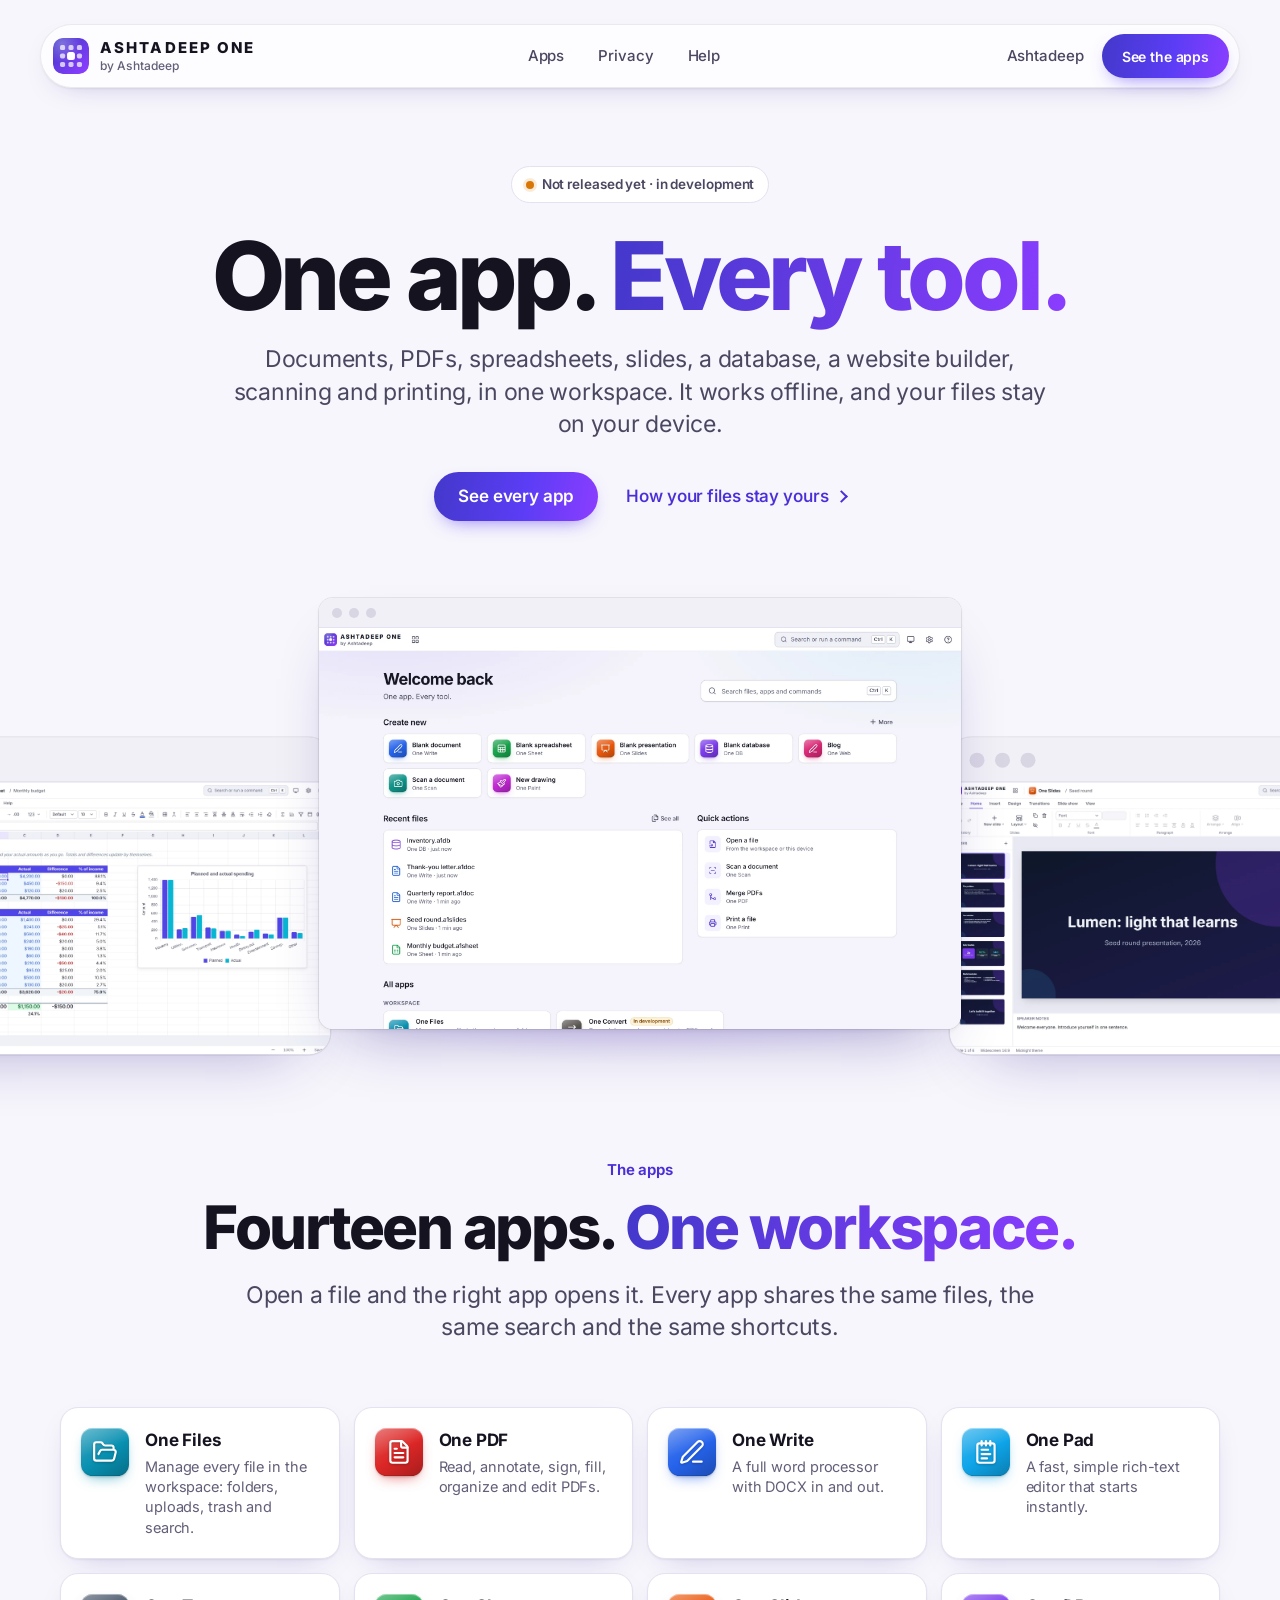
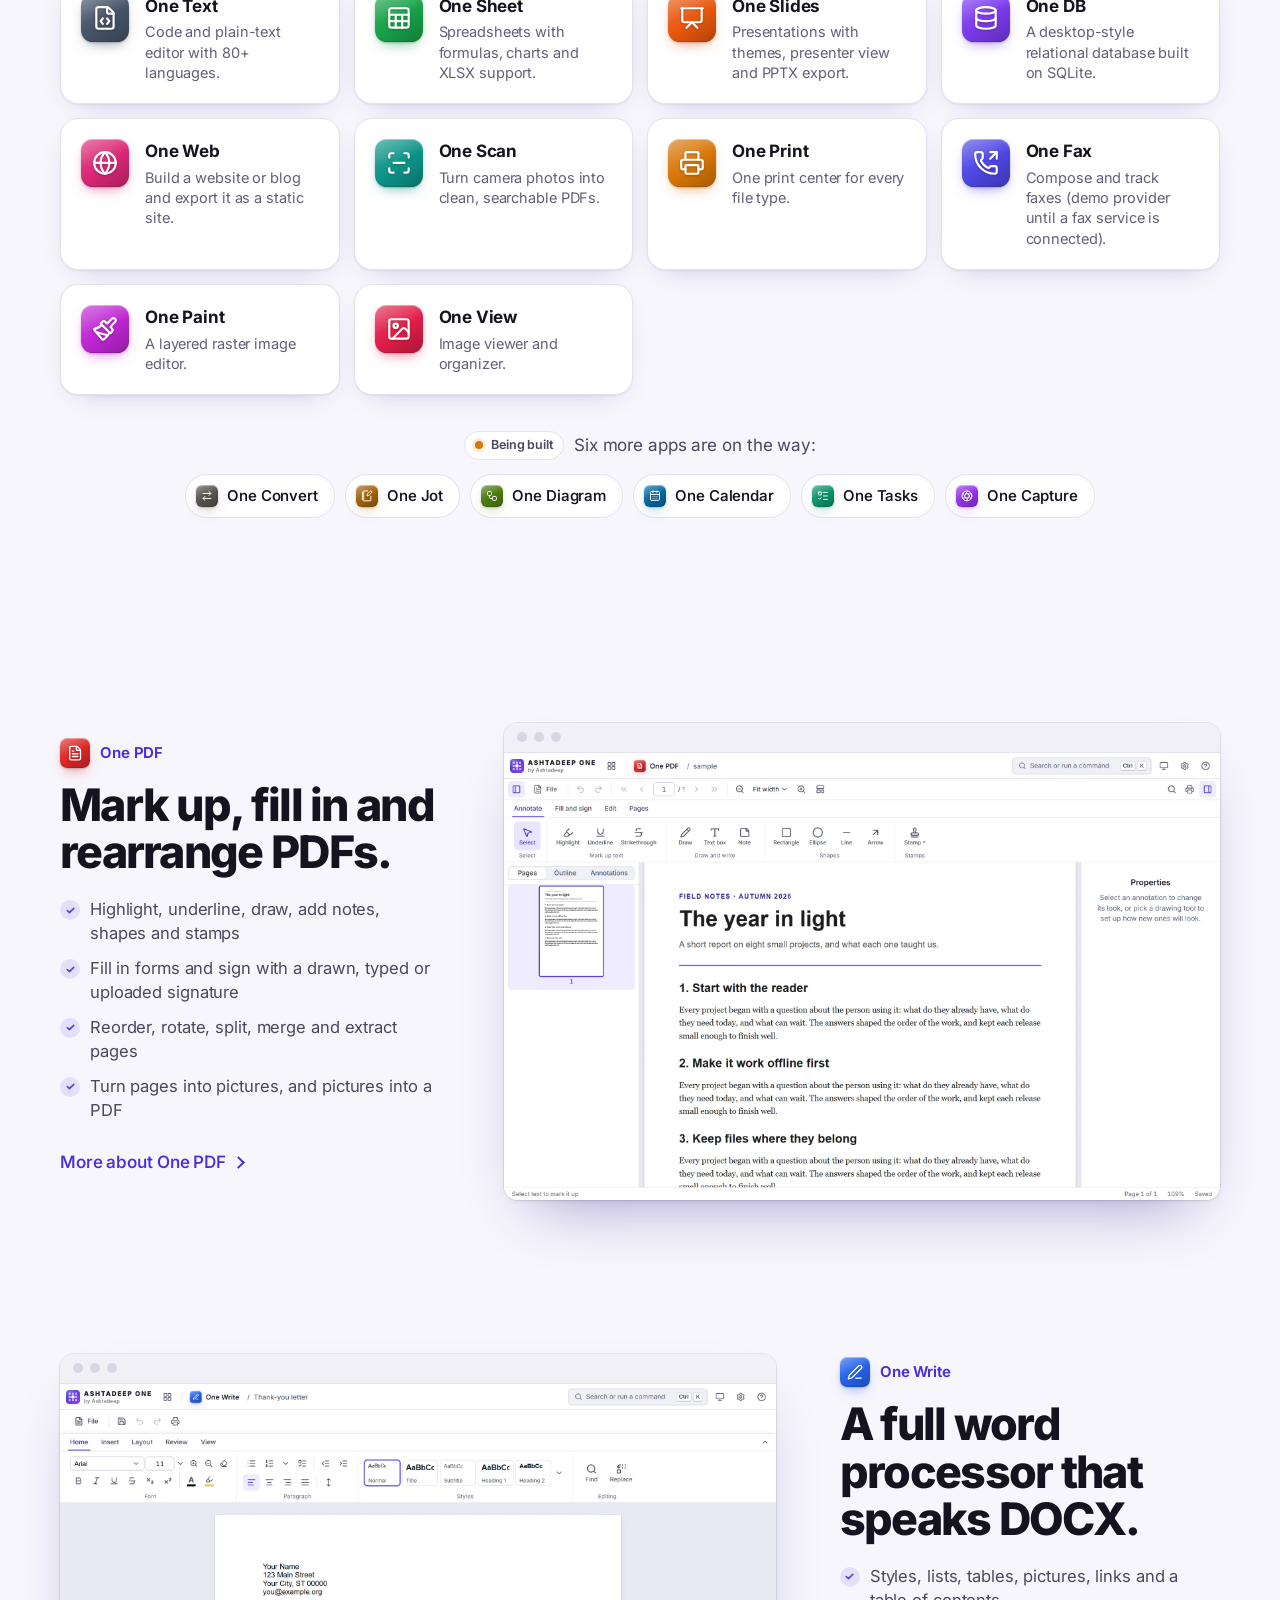
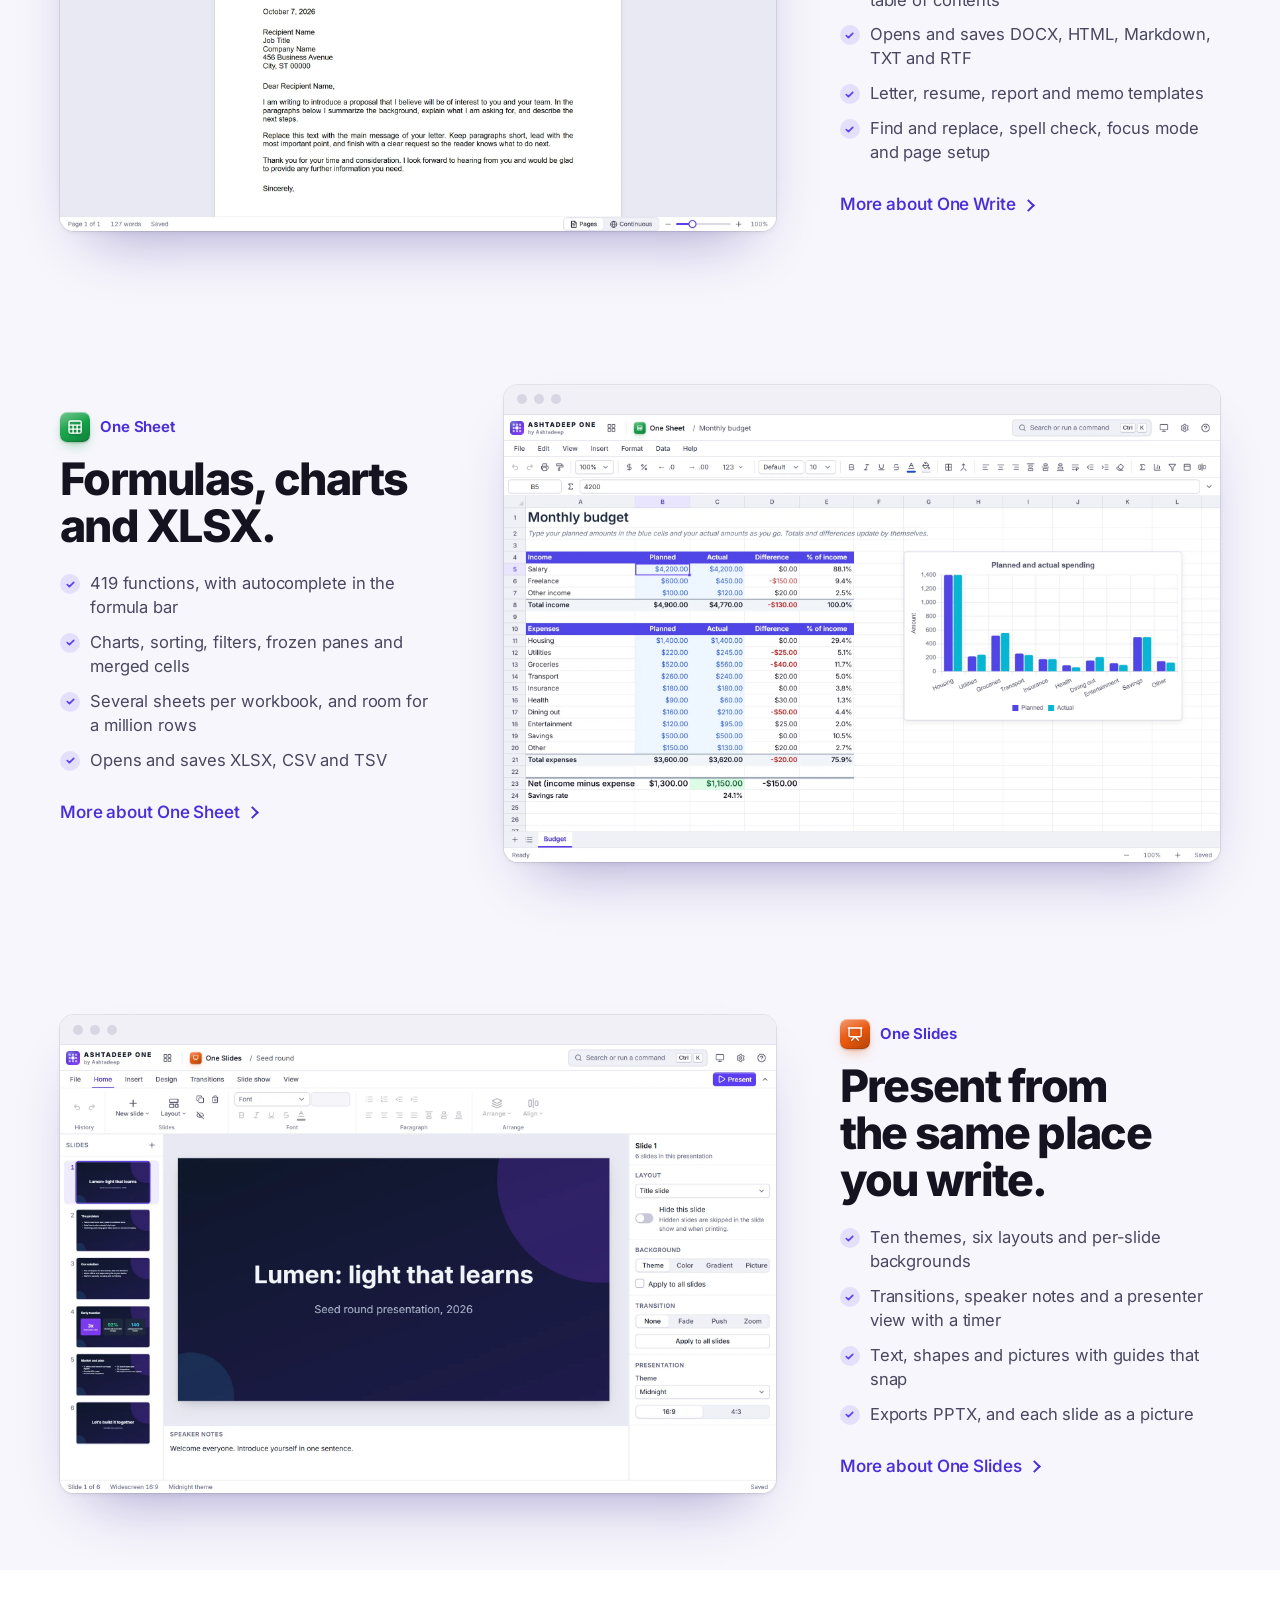
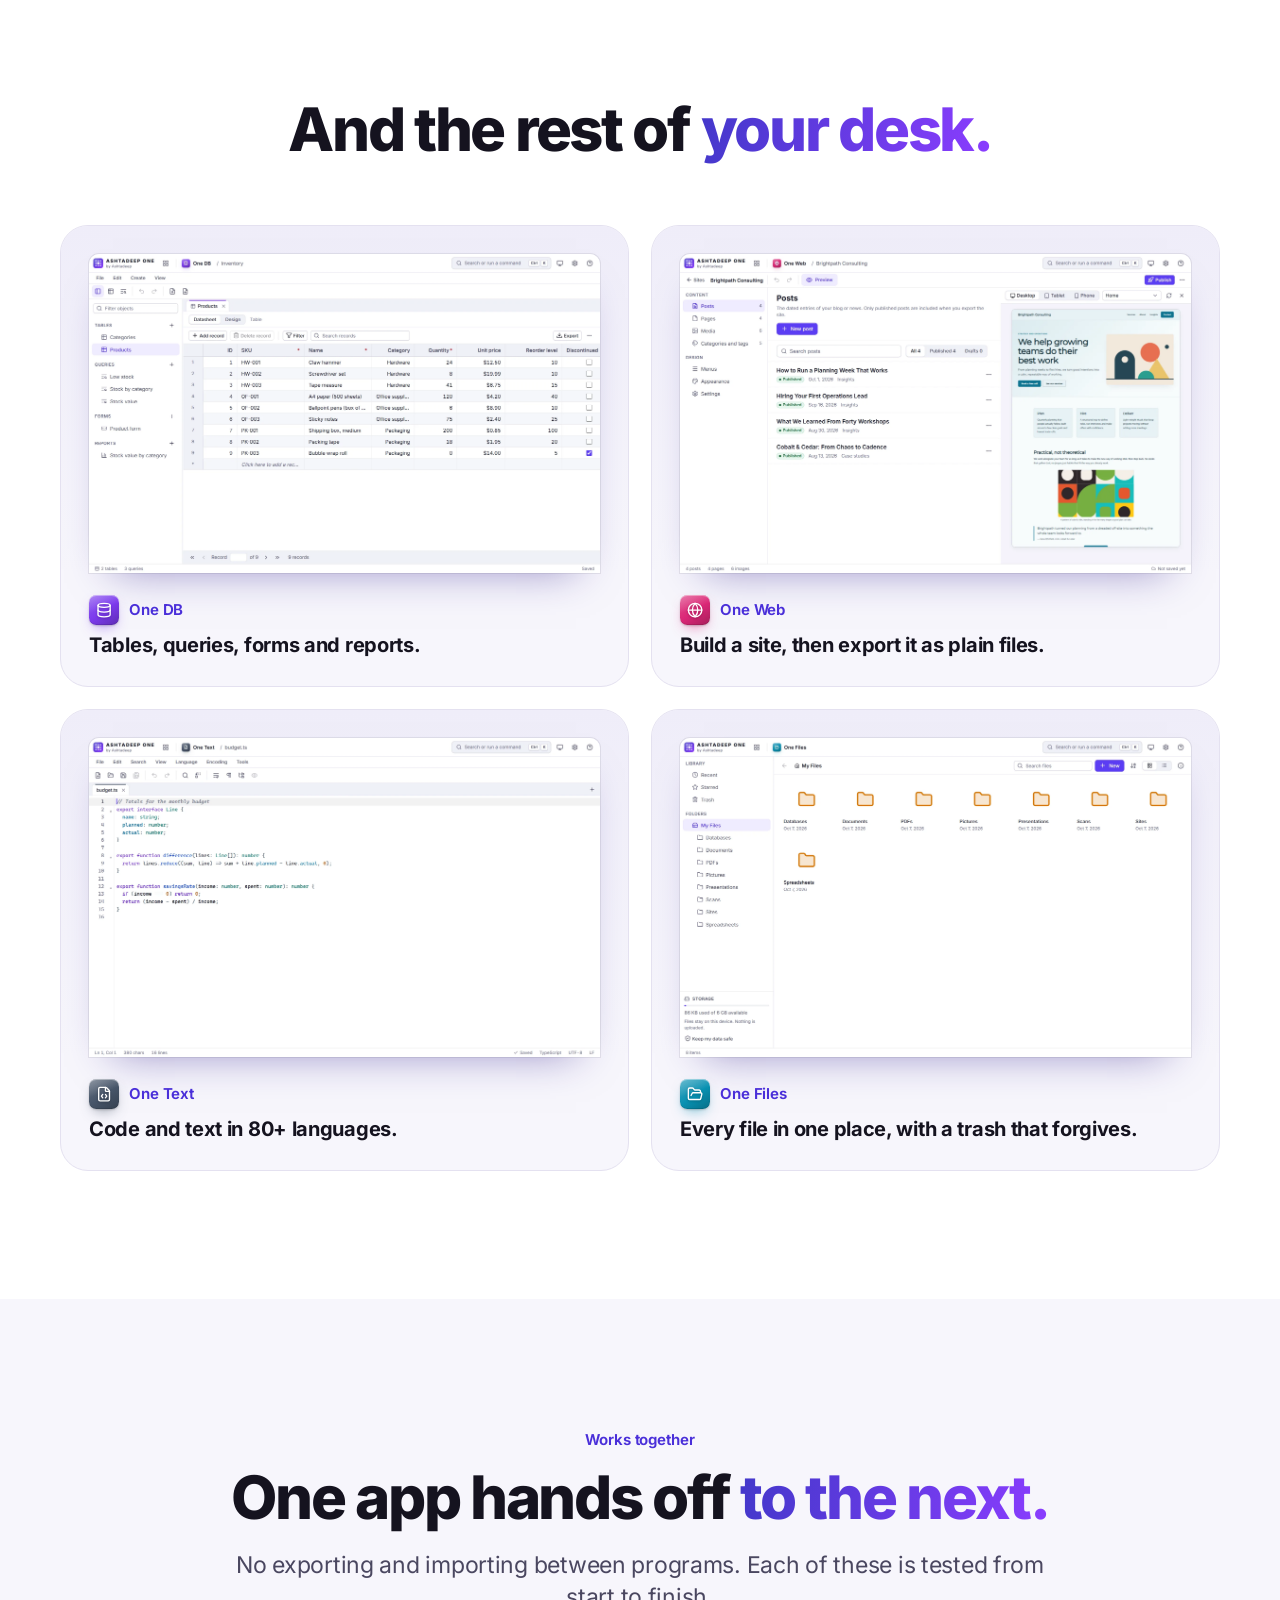
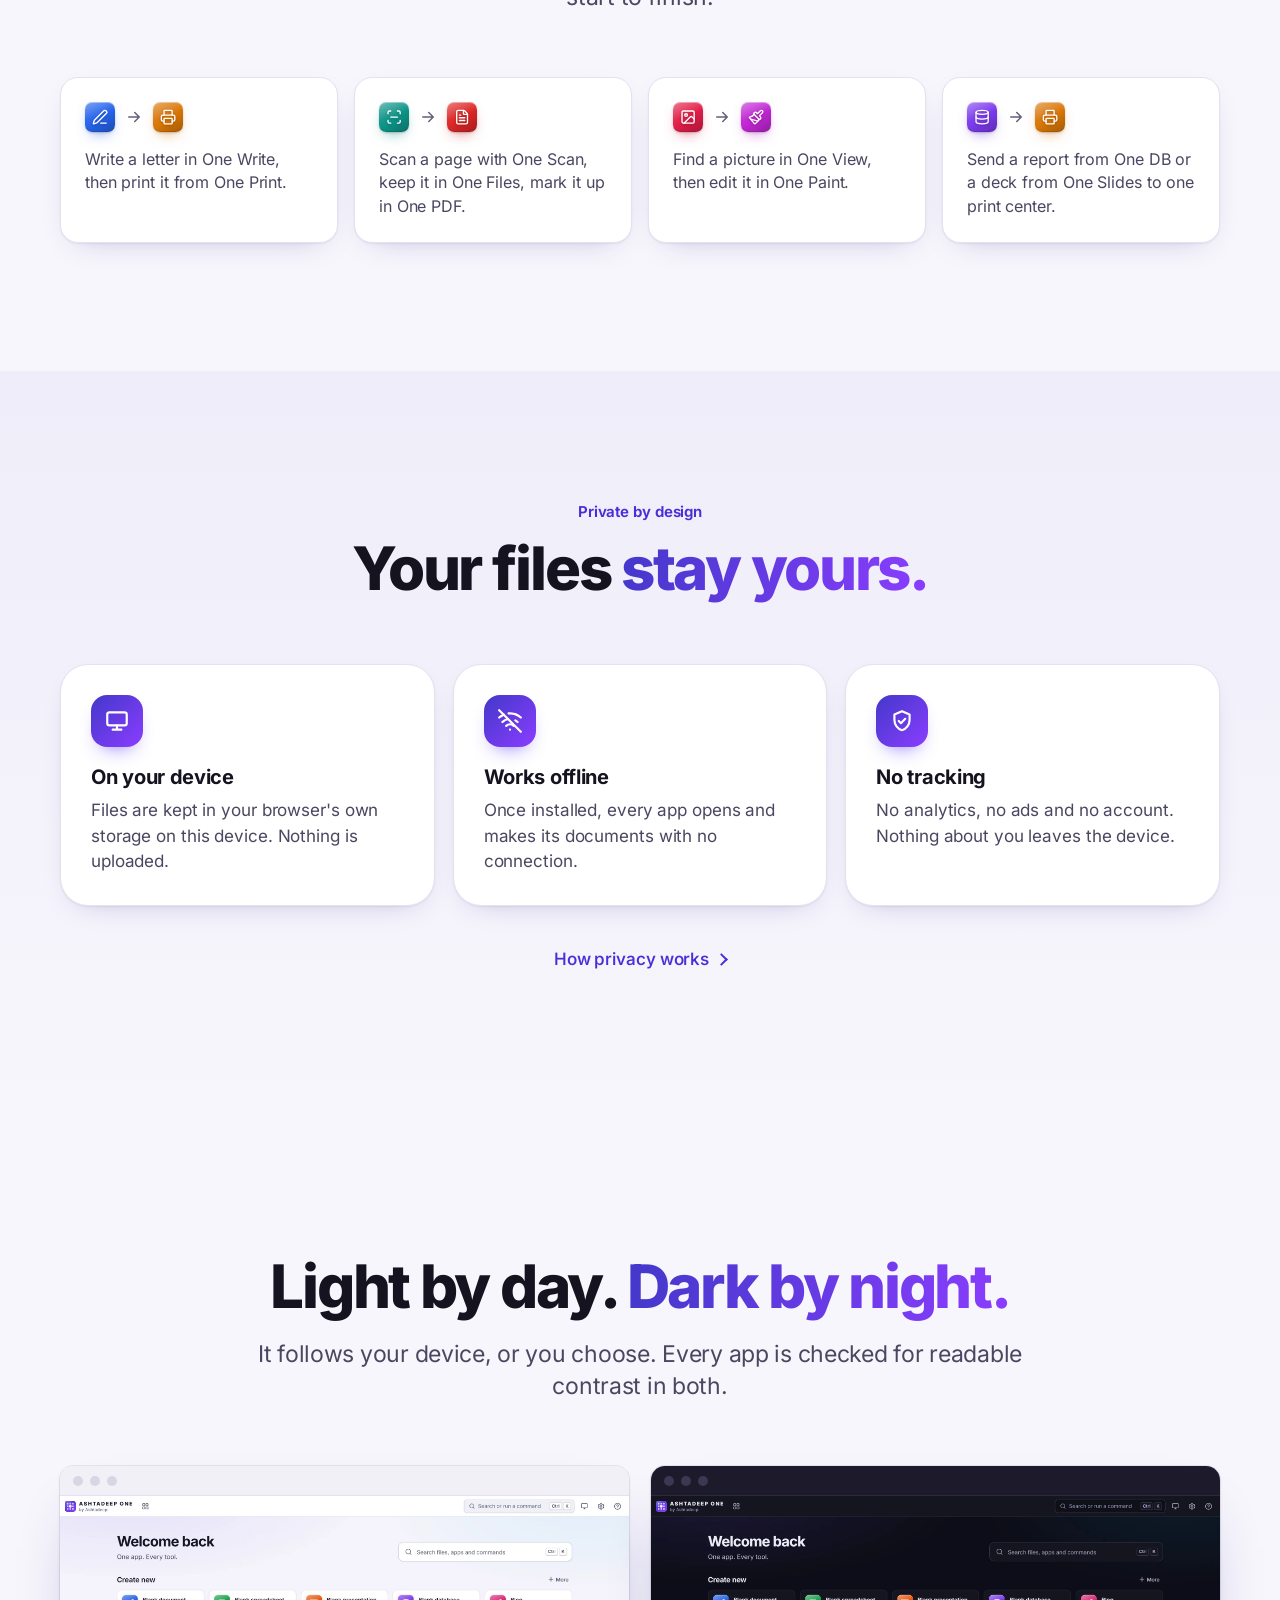
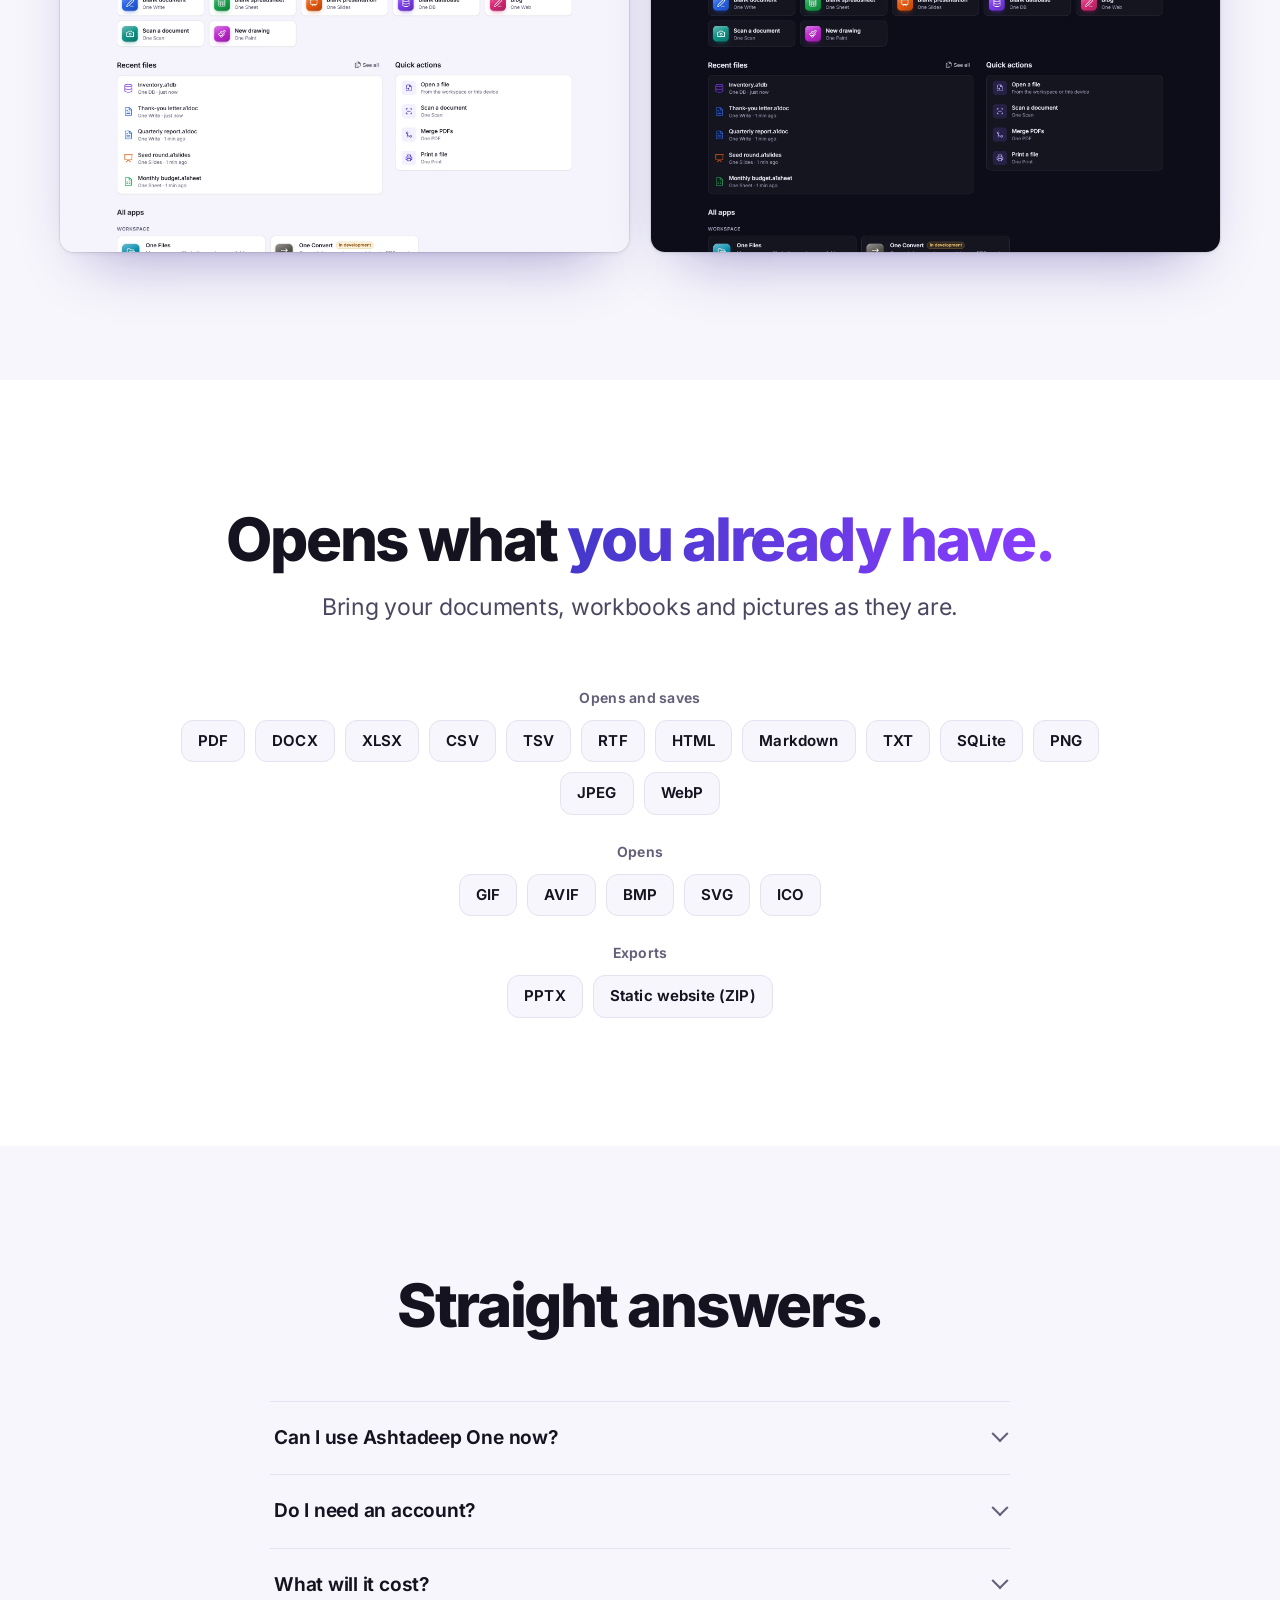
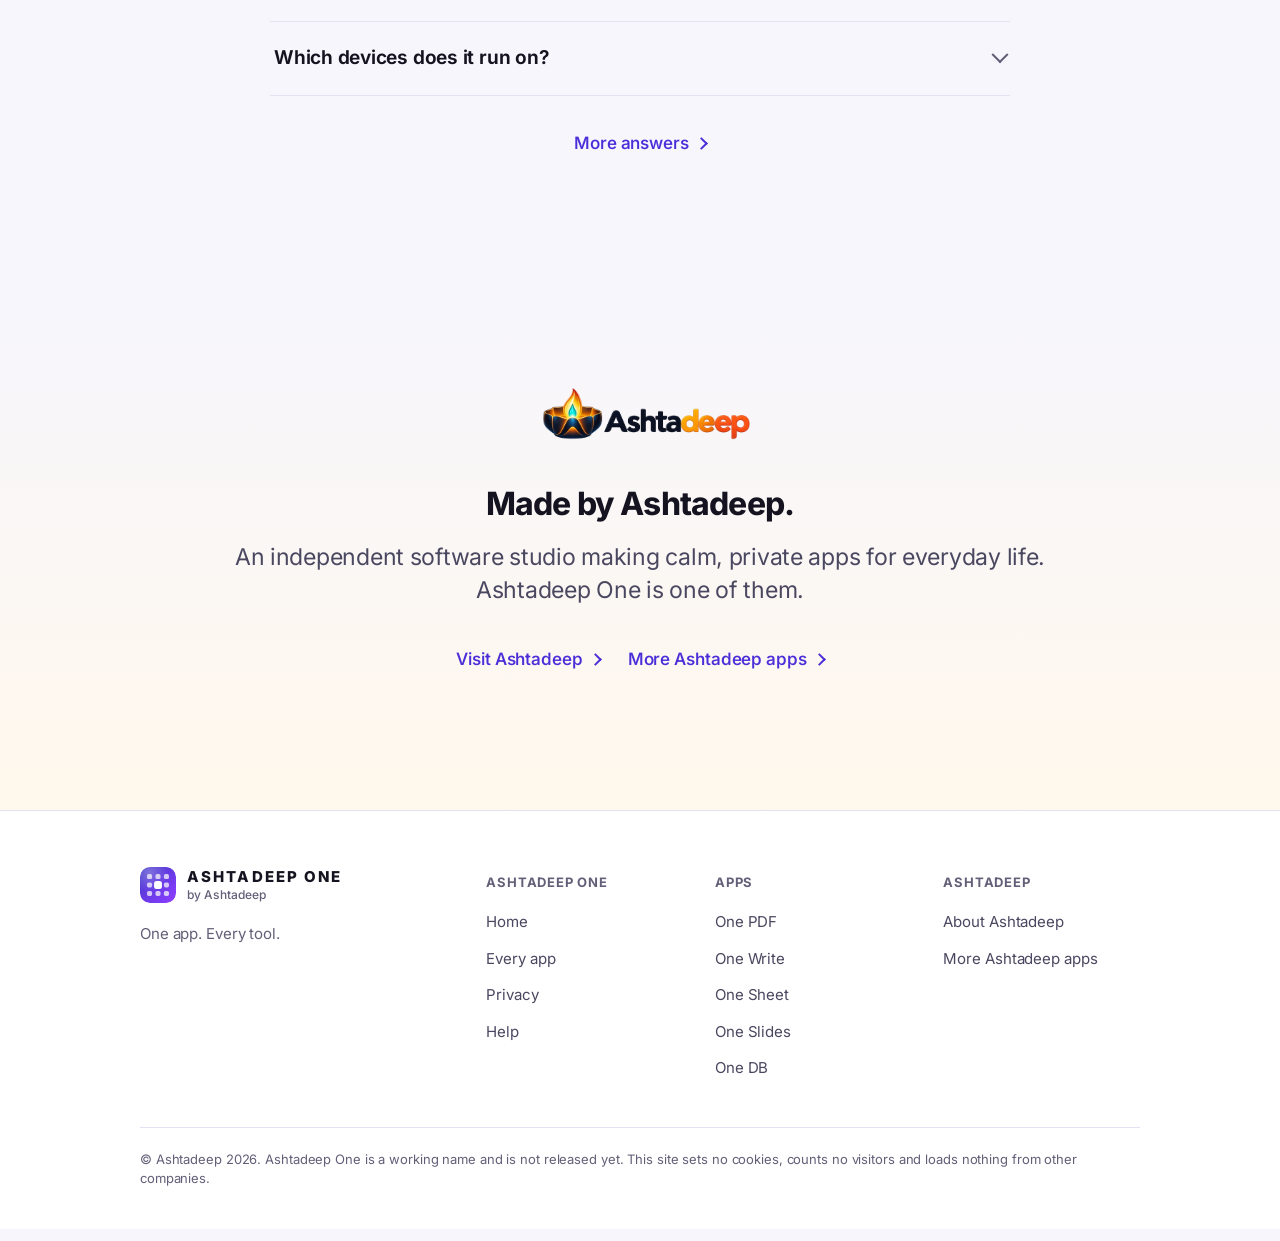
==== index.html @ c37ab7a9 "Deploy website c5efa8d (domainLive: one.ashtadeep.com)" ====
<!doctype html>
<html lang="en">
<head>
<meta charset="utf-8">
<meta name="viewport" content="width=device-width, initial-scale=1, viewport-fit=cover">
<title>Ashtadeep One: One app. Every tool.</title>
<meta name="description" content="A premium, local-first productivity suite: PDF, documents, spreadsheets, presentations, databases, scanning, printing and more in one workspace.">
<meta name="theme-color" content="#ffffff">
<link rel="canonical" href="https://one.ashtadeep.com/">
<link rel="icon" href="assets/brand/favicon.svg" type="image/svg+xml">
<link rel="apple-touch-icon" href="assets/brand/apple-touch-icon.png">
<meta property="og:type" content="website">
<meta property="og:site_name" content="Ashtadeep One">
<meta property="og:title" content="Ashtadeep One: One app. Every tool.">
<meta property="og:description" content="A premium, local-first productivity suite: PDF, documents, spreadsheets, presentations, databases, scanning, printing and more in one workspace.">
<meta property="og:url" content="https://one.ashtadeep.com/">
<meta property="og:image" content="https://one.ashtadeep.com/assets/brand/share.png">
<meta property="og:image:width" content="1200">
<meta property="og:image:height" content="630">
<meta property="og:image:alt" content="ASHTADEEP ONE: One app. Every tool.">
<meta name="twitter:card" content="summary_large_image">
<link rel="preload" href="assets/fonts/inter-latin-wght-normal.woff2" as="font" type="font/woff2" crossorigin>
<link rel="stylesheet" href="styles.css">
<script src="site.js" defer></script>
</head>
<body>
<a class="skip" href="#main">Skip to content</a>
<header class="nav">
  <nav class="nav-in" aria-label="Main">
    <a class="brand" href="index.html" aria-label="Ashtadeep One, home"><img src="assets/brand/favicon.svg" alt="" width="36" height="36"><span class="wordmark">ASHTADEEP ONE<small>by Ashtadeep</small></span></a>
    <ul class="links"><li><a href="apps.html">Apps</a></li><li><a href="privacy.html">Privacy</a></li><li><a href="help.html">Help</a></li></ul>
    <div class="nav-cta"><a class="company" href="https://ashtadeep.com/">Ashtadeep</a><a class="btn sm" href="apps.html">See the apps</a></div>
    <details class="menu">
      <summary aria-label="Menu"><svg viewBox="0 0 24 24" fill="none" stroke="currentColor" stroke-width="1.9" stroke-linecap="round" aria-hidden="true"><path d="M4 8h16M4 16h16"/></svg></summary>
      <div class="menu-panel"><a href="apps.html">Apps</a><a href="privacy.html">Privacy</a><a href="help.html">Help</a><a href="https://ashtadeep.com/">Ashtadeep</a></div>
    </details>
  </nav>
</header>
<main id="main">
<section class="hero">
  <div class="wrap">
    <span class="status">Not released yet · in development</span>
    <h1 class="d1">One app. <span class="em">Every tool.</span></h1>
    <p class="lead">Documents, PDFs, spreadsheets, slides, a database, a website builder, scanning and printing, in one workspace. It works offline, and your files stay on your device.</p>
    <div class="actions"><a class="btn" href="apps.html">See every app</a><a class="more" href="privacy.html">How your files stay yours</a></div>
  </div>
  <div class="hero-stage">
    <div class="side left"><div class="win"><div class="win-bar" aria-hidden="true"><i></i><i></i><i></i></div><img class="" src="assets/screens/sheet.webp" alt="One Sheet with a monthly budget: planned and actual amounts for income and expenses, and a bar chart comparing them" width="2160" height="1350" decoding="async"></div></div>
    <div class="front"><div class="win"><div class="win-bar" aria-hidden="true"><i></i><i></i><i></i></div><img class="" src="assets/screens/home.webp" alt="The Ashtadeep One home page: create a document, spreadsheet, presentation, database or blog, recent files, quick actions and every app" width="2160" height="1350" decoding="async"></div></div>
    <div class="side right"><div class="win"><div class="win-bar" aria-hidden="true"><i></i><i></i><i></i></div><img class="" src="assets/screens/slides.webp" alt="One Slides with a six-slide pitch deck in a dark theme, the slide list on the left and the layout and theme settings on the right" width="2160" height="1350" decoding="async"></div></div>
  </div>
</section>

<section class="sec" aria-labelledby="apps-title">
  <div class="wrap-wide">
    <div class="head center">
      <p class="eyebrow">The apps</p>
      <h2 class="d2 reveal" id="apps-title">Fourteen apps. <span class="em">One workspace.</span></h2>
      <p class="lead reveal">Open a file and the right app opens it. Every app shares the same files, the same search and the same shortcuts.</p>
    </div>
    <ul class="tiles"><li><a class="tile reveal" href="apps.html#files"><span class="app-icon " style="--accent:#0891b2"><svg class="" viewBox="0 0 24 24" fill="none" stroke="currentColor" stroke-width="2" stroke-linecap="round" stroke-linejoin="round" aria-hidden="true"><path d="m6 14 1.5-2.9A2 2 0 0 1 9.24 10H20a2 2 0 0 1 1.94 2.5l-1.54 6a2 2 0 0 1-1.95 1.5H4a2 2 0 0 1-2-2V5a2 2 0 0 1 2-2h3.9a2 2 0 0 1 1.69.9l.81 1.2a2 2 0 0 0 1.67.9H18a2 2 0 0 1 2 2v2"/></svg></span><span><b>One Files</b><span>Manage every file in the workspace: folders, uploads, trash and search.</span></span></a></li><li><a class="tile reveal" href="apps.html#pdf"><span class="app-icon " style="--accent:#dc2626"><svg class="" viewBox="0 0 24 24" fill="none" stroke="currentColor" stroke-width="2" stroke-linecap="round" stroke-linejoin="round" aria-hidden="true"><path d="M6 22a2 2 0 0 1-2-2V4a2 2 0 0 1 2-2h8a2.4 2.4 0 0 1 1.704.706l3.588 3.588A2.4 2.4 0 0 1 20 8v12a2 2 0 0 1-2 2z"/><path d="M14 2v5a1 1 0 0 0 1 1h5"/><path d="M10 9H8"/><path d="M16 13H8"/><path d="M16 17H8"/></svg></span><span><b>One PDF</b><span>Read, annotate, sign, fill, organize and edit PDFs.</span></span></a></li><li><a class="tile reveal" href="apps.html#writer"><span class="app-icon " style="--accent:#2563eb"><svg class="" viewBox="0 0 24 24" fill="none" stroke="currentColor" stroke-width="2" stroke-linecap="round" stroke-linejoin="round" aria-hidden="true"><path d="M13 21h8"/><path d="M21.174 6.812a1 1 0 0 0-3.986-3.987L3.842 16.174a2 2 0 0 0-.5.83l-1.321 4.352a.5.5 0 0 0 .623.622l4.353-1.32a2 2 0 0 0 .83-.497z"/></svg></span><span><b>One Write</b><span>A full word processor with DOCX in and out.</span></span></a></li><li><a class="tile reveal" href="apps.html#pad"><span class="app-icon " style="--accent:#0ea5e9"><svg class="" viewBox="0 0 24 24" fill="none" stroke="currentColor" stroke-width="2" stroke-linecap="round" stroke-linejoin="round" aria-hidden="true"><path d="M8 2v4"/><path d="M12 2v4"/><path d="M16 2v4"/><rect width="16" height="18" x="4" y="4" rx="2"/><path d="M8 10h6"/><path d="M8 14h8"/><path d="M8 18h5"/></svg></span><span><b>One Pad</b><span>A fast, simple rich-text editor that starts instantly.</span></span></a></li><li><a class="tile reveal" href="apps.html#notes"><span class="app-icon " style="--accent:#475569"><svg class="" viewBox="0 0 24 24" fill="none" stroke="currentColor" stroke-width="2" stroke-linecap="round" stroke-linejoin="round" aria-hidden="true"><path d="M6 22a2 2 0 0 1-2-2V4a2 2 0 0 1 2-2h8a2.4 2.4 0 0 1 1.704.706l3.588 3.588A2.4 2.4 0 0 1 20 8v12a2 2 0 0 1-2 2z"/><path d="M14 2v5a1 1 0 0 0 1 1h5"/><path d="M10 12.5 8 15l2 2.5"/><path d="m14 12.5 2 2.5-2 2.5"/></svg></span><span><b>One Text</b><span>Code and plain-text editor with 80+ languages.</span></span></a></li><li><a class="tile reveal" href="apps.html#sheets"><span class="app-icon " style="--accent:#16a34a"><svg class="" viewBox="0 0 24 24" fill="none" stroke="currentColor" stroke-width="2" stroke-linecap="round" stroke-linejoin="round" aria-hidden="true"><rect width="18" height="18" x="3" y="3" rx="2" ry="2"/><line x1="3" x2="21" y1="9" y2="9"/><line x1="3" x2="21" y1="15" y2="15"/><line x1="9" x2="9" y1="9" y2="21"/><line x1="15" x2="15" y1="9" y2="21"/></svg></span><span><b>One Sheet</b><span>Spreadsheets with formulas, charts and XLSX support.</span></span></a></li><li><a class="tile reveal" href="apps.html#slides"><span class="app-icon " style="--accent:#ea580c"><svg class="" viewBox="0 0 24 24" fill="none" stroke="currentColor" stroke-width="2" stroke-linecap="round" stroke-linejoin="round" aria-hidden="true"><path d="M2 3h20"/><path d="M21 3v11a2 2 0 0 1-2 2H5a2 2 0 0 1-2-2V3"/><path d="m7 21 5-5 5 5"/></svg></span><span><b>One Slides</b><span>Presentations with themes, presenter view and PPTX export.</span></span></a></li><li><a class="tile reveal" href="apps.html#database"><span class="app-icon " style="--accent:#7c3aed"><svg class="" viewBox="0 0 24 24" fill="none" stroke="currentColor" stroke-width="2" stroke-linecap="round" stroke-linejoin="round" aria-hidden="true"><ellipse cx="12" cy="5" rx="9" ry="3"/><path d="M3 5V19A9 3 0 0 0 21 19V5"/><path d="M3 12A9 3 0 0 0 21 12"/></svg></span><span><b>One DB</b><span>A desktop-style relational database built on SQLite.</span></span></a></li><li><a class="tile reveal" href="apps.html#press"><span class="app-icon " style="--accent:#db2777"><svg class="" viewBox="0 0 24 24" fill="none" stroke="currentColor" stroke-width="2" stroke-linecap="round" stroke-linejoin="round" aria-hidden="true"><circle cx="12" cy="12" r="10"/><path d="M12 2a14.5 14.5 0 0 0 0 20 14.5 14.5 0 0 0 0-20"/><path d="M2 12h20"/></svg></span><span><b>One Web</b><span>Build a website or blog and export it as a static site.</span></span></a></li><li><a class="tile reveal" href="apps.html#scan"><span class="app-icon " style="--accent:#0d9488"><svg class="" viewBox="0 0 24 24" fill="none" stroke="currentColor" stroke-width="2" stroke-linecap="round" stroke-linejoin="round" aria-hidden="true"><path d="M3 7V5a2 2 0 0 1 2-2h2"/><path d="M17 3h2a2 2 0 0 1 2 2v2"/><path d="M21 17v2a2 2 0 0 1-2 2h-2"/><path d="M7 21H5a2 2 0 0 1-2-2v-2"/><path d="M7 12h10"/></svg></span><span><b>One Scan</b><span>Turn camera photos into clean, searchable PDFs.</span></span></a></li><li><a class="tile reveal" href="apps.html#print"><span class="app-icon " style="--accent:#d97706"><svg class="" viewBox="0 0 24 24" fill="none" stroke="currentColor" stroke-width="2" stroke-linecap="round" stroke-linejoin="round" aria-hidden="true"><path d="M6 18H4a2 2 0 0 1-2-2v-5a2 2 0 0 1 2-2h16a2 2 0 0 1 2 2v5a2 2 0 0 1-2 2h-2"/><path d="M6 9V3a1 1 0 0 1 1-1h10a1 1 0 0 1 1 1v6"/><rect x="6" y="14" width="12" height="8" rx="1"/></svg></span><span><b>One Print</b><span>One print center for every file type.</span></span></a></li><li><a class="tile reveal" href="apps.html#fax"><span class="app-icon " style="--accent:#4f46e5"><svg class="" viewBox="0 0 24 24" fill="none" stroke="currentColor" stroke-width="2" stroke-linecap="round" stroke-linejoin="round" aria-hidden="true"><path d="m16 8 6-6"/><path d="M22 8V2h-6"/><path d="M13.832 16.568a1 1 0 0 0 1.213-.303l.355-.465A2 2 0 0 1 17 15h3a2 2 0 0 1 2 2v3a2 2 0 0 1-2 2A18 18 0 0 1 2 4a2 2 0 0 1 2-2h3a2 2 0 0 1 2 2v3a2 2 0 0 1-.8 1.6l-.468.351a1 1 0 0 0-.292 1.233 14 14 0 0 0 6.392 6.384"/></svg></span><span><b>One Fax</b><span>Compose and track faxes (demo provider until a fax service is connected).</span></span></a></li><li><a class="tile reveal" href="apps.html#paint"><span class="app-icon " style="--accent:#c026d3"><svg class="" viewBox="0 0 24 24" fill="none" stroke="currentColor" stroke-width="2" stroke-linecap="round" stroke-linejoin="round" aria-hidden="true"><path d="m14.622 17.897-10.68-2.913"/><path d="M18.376 2.622a1 1 0 1 1 3.002 3.002L17.36 9.643a.5.5 0 0 0 0 .707l.944.944a2.41 2.41 0 0 1 0 3.408l-.944.944a.5.5 0 0 1-.707 0L8.354 7.348a.5.5 0 0 1 0-.707l.944-.944a2.41 2.41 0 0 1 3.408 0l.944.944a.5.5 0 0 0 .707 0z"/><path d="M9 8c-1.804 2.71-3.97 3.46-6.583 3.948a.507.507 0 0 0-.302.819l7.32 8.883a1 1 0 0 0 1.185.204C12.735 20.405 16 16.792 16 15"/></svg></span><span><b>One Paint</b><span>A layered raster image editor.</span></span></a></li><li><a class="tile reveal" href="apps.html#photos"><span class="app-icon " style="--accent:#e11d48"><svg class="" viewBox="0 0 24 24" fill="none" stroke="currentColor" stroke-width="2" stroke-linecap="round" stroke-linejoin="round" aria-hidden="true"><rect width="18" height="18" x="3" y="3" rx="2" ry="2"/><circle cx="9" cy="9" r="2"/><path d="m21 15-3.086-3.086a2 2 0 0 0-2.828 0L6 21"/></svg></span><span><b>One View</b><span>Image viewer and organizer.</span></span></a></li></ul>
    <div class="soon reveal"><p><span class="status small">Being built</span> Six more apps are on the way:</p><ul class="chips"><li><a class="chip" href="apps.html#convert"><span class="app-icon xs" style="--accent:#57534e"><svg class="" viewBox="0 0 24 24" fill="none" stroke="currentColor" stroke-width="2" stroke-linecap="round" stroke-linejoin="round" aria-hidden="true"><path d="m16 3 4 4-4 4"/><path d="M20 7H4"/><path d="m8 21-4-4 4-4"/><path d="M4 17h16"/></svg></span>One Convert</a></li><li><a class="chip" href="apps.html#notebook"><span class="app-icon xs" style="--accent:#a16207"><svg class="" viewBox="0 0 24 24" fill="none" stroke="currentColor" stroke-width="2" stroke-linecap="round" stroke-linejoin="round" aria-hidden="true"><path d="M13.4 2H6a2 2 0 0 0-2 2v16a2 2 0 0 0 2 2h12a2 2 0 0 0 2-2v-7.4"/><path d="M2 6h4"/><path d="M2 10h4"/><path d="M2 14h4"/><path d="M2 18h4"/><path d="M21.378 5.626a1 1 0 1 0-3.004-3.004l-5.01 5.012a2 2 0 0 0-.506.854l-.837 2.87a.5.5 0 0 0 .62.62l2.87-.837a2 2 0 0 0 .854-.506z"/></svg></span>One Jot</a></li><li><a class="chip" href="apps.html#diagram"><span class="app-icon xs" style="--accent:#4d7c0f"><svg class="" viewBox="0 0 24 24" fill="none" stroke="currentColor" stroke-width="2" stroke-linecap="round" stroke-linejoin="round" aria-hidden="true"><rect width="8" height="8" x="3" y="3" rx="2"/><path d="M7 11v4a2 2 0 0 0 2 2h4"/><rect width="8" height="8" x="13" y="13" rx="2"/></svg></span>One Diagram</a></li><li><a class="chip" href="apps.html#calendar"><span class="app-icon xs" style="--accent:#0369a1"><svg class="" viewBox="0 0 24 24" fill="none" stroke="currentColor" stroke-width="2" stroke-linecap="round" stroke-linejoin="round" aria-hidden="true"><path d="M8 2v3"/><path d="M16 2v3"/><rect x="3" y="3" width="18" height="18" rx="2"/><path d="M3 9h18"/><path d="M8 13h.01"/><path d="M12 13h.01"/><path d="M16 13h.01"/><path d="M8 17h.01"/><path d="M12 17h.01"/><path d="M16 17h.01"/></svg></span>One Calendar</a></li><li><a class="chip" href="apps.html#tasks"><span class="app-icon xs" style="--accent:#059669"><svg class="" viewBox="0 0 24 24" fill="none" stroke="currentColor" stroke-width="2" stroke-linecap="round" stroke-linejoin="round" aria-hidden="true"><path d="M13 5h8"/><path d="M13 12h8"/><path d="M13 19h8"/><path d="m3 17 2 2 4-4"/><rect x="3" y="4" width="6" height="6" rx="1"/></svg></span>One Tasks</a></li><li><a class="chip" href="apps.html#capture"><span class="app-icon xs" style="--accent:#9333ea"><svg class="" viewBox="0 0 24 24" fill="none" stroke="currentColor" stroke-width="2" stroke-linecap="round" stroke-linejoin="round" aria-hidden="true"><circle cx="12" cy="12" r="10"/><path d="m14.31 8 5.74 9.94"/><path d="M9.69 8h11.48"/><path d="m7.38 12 5.74-9.94"/><path d="M9.69 16 3.95 6.06"/><path d="M14.31 16H2.83"/><path d="m16.62 12-5.74 9.94"/></svg></span>One Capture</a></li></ul></div>
  </div>
</section>

<section class="sec band" aria-labelledby="band-pdf">
  <div class="wrap-wide band-in">
    <div class="band-text reveal">
      <p class="eyebrow"><span class="app-icon sm" style="--accent:#dc2626"><svg class="" viewBox="0 0 24 24" fill="none" stroke="currentColor" stroke-width="2" stroke-linecap="round" stroke-linejoin="round" aria-hidden="true"><path d="M6 22a2 2 0 0 1-2-2V4a2 2 0 0 1 2-2h8a2.4 2.4 0 0 1 1.704.706l3.588 3.588A2.4 2.4 0 0 1 20 8v12a2 2 0 0 1-2 2z"/><path d="M14 2v5a1 1 0 0 0 1 1h5"/><path d="M10 9H8"/><path d="M16 13H8"/><path d="M16 17H8"/></svg></span>One PDF</p>
      <h2 class="d2" id="band-pdf">Mark up, fill in and rearrange PDFs.</h2>
      <ul class="ticks"><li>Highlight, underline, draw, add notes, shapes and stamps</li><li>Fill in forms and sign with a drawn, typed or uploaded signature</li><li>Reorder, rotate, split, merge and extract pages</li><li>Turn pages into pictures, and pictures into a PDF</li></ul>
      <a class="more" href="apps.html#pdf">More about One PDF</a>
    </div>
    <figure class="band-shot reveal"><div class="win"><div class="win-bar" aria-hidden="true"><i></i><i></i><i></i></div><img class="" src="assets/screens/pdf.webp" alt="One PDF showing a report with numbered sections, with the annotation tools above it and the page thumbnails beside it" width="2160" height="1350" loading="lazy" decoding="async"></div></figure>
  </div>
</section>
<section class="sec band flip" aria-labelledby="band-writer">
  <div class="wrap-wide band-in">
    <div class="band-text reveal">
      <p class="eyebrow"><span class="app-icon sm" style="--accent:#2563eb"><svg class="" viewBox="0 0 24 24" fill="none" stroke="currentColor" stroke-width="2" stroke-linecap="round" stroke-linejoin="round" aria-hidden="true"><path d="M13 21h8"/><path d="M21.174 6.812a1 1 0 0 0-3.986-3.987L3.842 16.174a2 2 0 0 0-.5.83l-1.321 4.352a.5.5 0 0 0 .623.622l4.353-1.32a2 2 0 0 0 .83-.497z"/></svg></span>One Write</p>
      <h2 class="d2" id="band-writer">A full word processor that speaks DOCX.</h2>
      <ul class="ticks"><li>Styles, lists, tables, pictures, links and a table of contents</li><li>Opens and saves DOCX, HTML, Markdown, TXT and RTF</li><li>Letter, resume, report and memo templates</li><li>Find and replace, spell check, focus mode and page setup</li></ul>
      <a class="more" href="apps.html#writer">More about One Write</a>
    </div>
    <figure class="band-shot reveal"><div class="win"><div class="win-bar" aria-hidden="true"><i></i><i></i><i></i></div><img class="" src="assets/screens/letter.webp" alt="One Write with a letter open on an A4 page, and the Home ribbon with fonts, paragraph settings and styles" width="2160" height="1350" loading="lazy" decoding="async"></div></figure>
  </div>
</section>
<section class="sec band" aria-labelledby="band-sheets">
  <div class="wrap-wide band-in">
    <div class="band-text reveal">
      <p class="eyebrow"><span class="app-icon sm" style="--accent:#16a34a"><svg class="" viewBox="0 0 24 24" fill="none" stroke="currentColor" stroke-width="2" stroke-linecap="round" stroke-linejoin="round" aria-hidden="true"><rect width="18" height="18" x="3" y="3" rx="2" ry="2"/><line x1="3" x2="21" y1="9" y2="9"/><line x1="3" x2="21" y1="15" y2="15"/><line x1="9" x2="9" y1="9" y2="21"/><line x1="15" x2="15" y1="9" y2="21"/></svg></span>One Sheet</p>
      <h2 class="d2" id="band-sheets">Formulas, charts and XLSX.</h2>
      <ul class="ticks"><li>419 functions, with autocomplete in the formula bar</li><li>Charts, sorting, filters, frozen panes and merged cells</li><li>Several sheets per workbook, and room for a million rows</li><li>Opens and saves XLSX, CSV and TSV</li></ul>
      <a class="more" href="apps.html#sheets">More about One Sheet</a>
    </div>
    <figure class="band-shot reveal"><div class="win"><div class="win-bar" aria-hidden="true"><i></i><i></i><i></i></div><img class="" src="assets/screens/sheet.webp" alt="One Sheet with a monthly budget: planned and actual amounts for income and expenses, and a bar chart comparing them" width="2160" height="1350" loading="lazy" decoding="async"></div></figure>
  </div>
</section>
<section class="sec band flip" aria-labelledby="band-slides">
  <div class="wrap-wide band-in">
    <div class="band-text reveal">
      <p class="eyebrow"><span class="app-icon sm" style="--accent:#ea580c"><svg class="" viewBox="0 0 24 24" fill="none" stroke="currentColor" stroke-width="2" stroke-linecap="round" stroke-linejoin="round" aria-hidden="true"><path d="M2 3h20"/><path d="M21 3v11a2 2 0 0 1-2 2H5a2 2 0 0 1-2-2V3"/><path d="m7 21 5-5 5 5"/></svg></span>One Slides</p>
      <h2 class="d2" id="band-slides">Present from the same place you write.</h2>
      <ul class="ticks"><li>Ten themes, six layouts and per-slide backgrounds</li><li>Transitions, speaker notes and a presenter view with a timer</li><li>Text, shapes and pictures with guides that snap</li><li>Exports PPTX, and each slide as a picture</li></ul>
      <a class="more" href="apps.html#slides">More about One Slides</a>
    </div>
    <figure class="band-shot reveal"><div class="win"><div class="win-bar" aria-hidden="true"><i></i><i></i><i></i></div><img class="" src="assets/screens/slides.webp" alt="One Slides with a six-slide pitch deck in a dark theme, the slide list on the left and the layout and theme settings on the right" width="2160" height="1350" loading="lazy" decoding="async"></div></figure>
  </div>
</section>

<section class="sec alt" aria-labelledby="more-title">
  <div class="wrap-wide">
    <div class="head center"><h2 class="d2 reveal" id="more-title">And the rest of <span class="em">your desk.</span></h2></div>
    <ul class="cards"><li class="card reveal"><a href="apps.html#database"><div class="card-shot"><img class="" src="assets/screens/db.webp" alt="One DB showing an inventory table of nine products with their category, quantity, price and reorder level" width="2160" height="1350" loading="lazy" decoding="async"></div><div class="card-text"><p class="eyebrow"><span class="app-icon sm" style="--accent:#7c3aed"><svg class="" viewBox="0 0 24 24" fill="none" stroke="currentColor" stroke-width="2" stroke-linecap="round" stroke-linejoin="round" aria-hidden="true"><ellipse cx="12" cy="5" rx="9" ry="3"/><path d="M3 5V19A9 3 0 0 0 21 19V5"/><path d="M3 12A9 3 0 0 0 21 12"/></svg></span>One DB</p><h3 class="d4">Tables, queries, forms and reports.</h3></div></a></li><li class="card reveal"><a href="apps.html#press"><div class="card-shot"><img class="" src="assets/screens/web.webp" alt="One Web previewing a business website next to its list of blog posts" width="2160" height="1350" loading="lazy" decoding="async"></div><div class="card-text"><p class="eyebrow"><span class="app-icon sm" style="--accent:#db2777"><svg class="" viewBox="0 0 24 24" fill="none" stroke="currentColor" stroke-width="2" stroke-linecap="round" stroke-linejoin="round" aria-hidden="true"><circle cx="12" cy="12" r="10"/><path d="M12 2a14.5 14.5 0 0 0 0 20 14.5 14.5 0 0 0 0-20"/><path d="M2 12h20"/></svg></span>One Web</p><h3 class="d4">Build a site, then export it as plain files.</h3></div></a></li><li class="card reveal"><a href="apps.html#notes"><div class="card-shot"><img class="" src="assets/screens/text.webp" alt="One Text with a TypeScript file open, its syntax highlighted" width="2160" height="1350" loading="lazy" decoding="async"></div><div class="card-text"><p class="eyebrow"><span class="app-icon sm" style="--accent:#475569"><svg class="" viewBox="0 0 24 24" fill="none" stroke="currentColor" stroke-width="2" stroke-linecap="round" stroke-linejoin="round" aria-hidden="true"><path d="M6 22a2 2 0 0 1-2-2V4a2 2 0 0 1 2-2h8a2.4 2.4 0 0 1 1.704.706l3.588 3.588A2.4 2.4 0 0 1 20 8v12a2 2 0 0 1-2 2z"/><path d="M14 2v5a1 1 0 0 0 1 1h5"/><path d="M10 12.5 8 15l2 2.5"/><path d="m14 12.5 2 2.5-2 2.5"/></svg></span>One Text</p><h3 class="d4">Code and text in 80+ languages.</h3></div></a></li><li class="card reveal"><a href="apps.html#files"><div class="card-shot"><img class="" src="assets/screens/files.webp" alt="One Files showing folders for databases, documents, PDFs, pictures, presentations, scans, sites and spreadsheets" width="2160" height="1350" loading="lazy" decoding="async"></div><div class="card-text"><p class="eyebrow"><span class="app-icon sm" style="--accent:#0891b2"><svg class="" viewBox="0 0 24 24" fill="none" stroke="currentColor" stroke-width="2" stroke-linecap="round" stroke-linejoin="round" aria-hidden="true"><path d="m6 14 1.5-2.9A2 2 0 0 1 9.24 10H20a2 2 0 0 1 1.94 2.5l-1.54 6a2 2 0 0 1-1.95 1.5H4a2 2 0 0 1-2-2V5a2 2 0 0 1 2-2h3.9a2 2 0 0 1 1.69.9l.81 1.2a2 2 0 0 0 1.67.9H18a2 2 0 0 1 2 2v2"/></svg></span>One Files</p><h3 class="d4">Every file in one place, with a trash that forgives.</h3></div></a></li></ul>
  </div>
</section>

<section class="sec" aria-labelledby="together-title">
  <div class="wrap-wide">
    <div class="head center">
      <p class="eyebrow">Works together</p>
      <h2 class="d2 reveal" id="together-title">One app hands off <span class="em">to the next.</span></h2>
      <p class="lead reveal">No exporting and importing between programs. Each of these is tested from start to finish.</p>
    </div>
    <ul class="journeys"><li class="journey reveal"><span class="pair"><span class="app-icon sm" style="--accent:#2563eb"><svg class="" viewBox="0 0 24 24" fill="none" stroke="currentColor" stroke-width="2" stroke-linecap="round" stroke-linejoin="round" aria-hidden="true"><path d="M13 21h8"/><path d="M21.174 6.812a1 1 0 0 0-3.986-3.987L3.842 16.174a2 2 0 0 0-.5.83l-1.321 4.352a.5.5 0 0 0 .623.622l4.353-1.32a2 2 0 0 0 .83-.497z"/></svg></span><svg class="arrow" viewBox="0 0 24 24" fill="none" stroke="currentColor" stroke-width="2" stroke-linecap="round" stroke-linejoin="round" aria-hidden="true"><path d="M5 12h14M13 6l6 6-6 6"/></svg><span class="app-icon sm" style="--accent:#d97706"><svg class="" viewBox="0 0 24 24" fill="none" stroke="currentColor" stroke-width="2" stroke-linecap="round" stroke-linejoin="round" aria-hidden="true"><path d="M6 18H4a2 2 0 0 1-2-2v-5a2 2 0 0 1 2-2h16a2 2 0 0 1 2 2v5a2 2 0 0 1-2 2h-2"/><path d="M6 9V3a1 1 0 0 1 1-1h10a1 1 0 0 1 1 1v6"/><rect x="6" y="14" width="12" height="8" rx="1"/></svg></span></span><p>Write a letter in One Write, then print it from One Print.</p></li><li class="journey reveal"><span class="pair"><span class="app-icon sm" style="--accent:#0d9488"><svg class="" viewBox="0 0 24 24" fill="none" stroke="currentColor" stroke-width="2" stroke-linecap="round" stroke-linejoin="round" aria-hidden="true"><path d="M3 7V5a2 2 0 0 1 2-2h2"/><path d="M17 3h2a2 2 0 0 1 2 2v2"/><path d="M21 17v2a2 2 0 0 1-2 2h-2"/><path d="M7 21H5a2 2 0 0 1-2-2v-2"/><path d="M7 12h10"/></svg></span><svg class="arrow" viewBox="0 0 24 24" fill="none" stroke="currentColor" stroke-width="2" stroke-linecap="round" stroke-linejoin="round" aria-hidden="true"><path d="M5 12h14M13 6l6 6-6 6"/></svg><span class="app-icon sm" style="--accent:#dc2626"><svg class="" viewBox="0 0 24 24" fill="none" stroke="currentColor" stroke-width="2" stroke-linecap="round" stroke-linejoin="round" aria-hidden="true"><path d="M6 22a2 2 0 0 1-2-2V4a2 2 0 0 1 2-2h8a2.4 2.4 0 0 1 1.704.706l3.588 3.588A2.4 2.4 0 0 1 20 8v12a2 2 0 0 1-2 2z"/><path d="M14 2v5a1 1 0 0 0 1 1h5"/><path d="M10 9H8"/><path d="M16 13H8"/><path d="M16 17H8"/></svg></span></span><p>Scan a page with One Scan, keep it in One Files, mark it up in One PDF.</p></li><li class="journey reveal"><span class="pair"><span class="app-icon sm" style="--accent:#e11d48"><svg class="" viewBox="0 0 24 24" fill="none" stroke="currentColor" stroke-width="2" stroke-linecap="round" stroke-linejoin="round" aria-hidden="true"><rect width="18" height="18" x="3" y="3" rx="2" ry="2"/><circle cx="9" cy="9" r="2"/><path d="m21 15-3.086-3.086a2 2 0 0 0-2.828 0L6 21"/></svg></span><svg class="arrow" viewBox="0 0 24 24" fill="none" stroke="currentColor" stroke-width="2" stroke-linecap="round" stroke-linejoin="round" aria-hidden="true"><path d="M5 12h14M13 6l6 6-6 6"/></svg><span class="app-icon sm" style="--accent:#c026d3"><svg class="" viewBox="0 0 24 24" fill="none" stroke="currentColor" stroke-width="2" stroke-linecap="round" stroke-linejoin="round" aria-hidden="true"><path d="m14.622 17.897-10.68-2.913"/><path d="M18.376 2.622a1 1 0 1 1 3.002 3.002L17.36 9.643a.5.5 0 0 0 0 .707l.944.944a2.41 2.41 0 0 1 0 3.408l-.944.944a.5.5 0 0 1-.707 0L8.354 7.348a.5.5 0 0 1 0-.707l.944-.944a2.41 2.41 0 0 1 3.408 0l.944.944a.5.5 0 0 0 .707 0z"/><path d="M9 8c-1.804 2.71-3.97 3.46-6.583 3.948a.507.507 0 0 0-.302.819l7.32 8.883a1 1 0 0 0 1.185.204C12.735 20.405 16 16.792 16 15"/></svg></span></span><p>Find a picture in One View, then edit it in One Paint.</p></li><li class="journey reveal"><span class="pair"><span class="app-icon sm" style="--accent:#7c3aed"><svg class="" viewBox="0 0 24 24" fill="none" stroke="currentColor" stroke-width="2" stroke-linecap="round" stroke-linejoin="round" aria-hidden="true"><ellipse cx="12" cy="5" rx="9" ry="3"/><path d="M3 5V19A9 3 0 0 0 21 19V5"/><path d="M3 12A9 3 0 0 0 21 12"/></svg></span><svg class="arrow" viewBox="0 0 24 24" fill="none" stroke="currentColor" stroke-width="2" stroke-linecap="round" stroke-linejoin="round" aria-hidden="true"><path d="M5 12h14M13 6l6 6-6 6"/></svg><span class="app-icon sm" style="--accent:#d97706"><svg class="" viewBox="0 0 24 24" fill="none" stroke="currentColor" stroke-width="2" stroke-linecap="round" stroke-linejoin="round" aria-hidden="true"><path d="M6 18H4a2 2 0 0 1-2-2v-5a2 2 0 0 1 2-2h16a2 2 0 0 1 2 2v5a2 2 0 0 1-2 2h-2"/><path d="M6 9V3a1 1 0 0 1 1-1h10a1 1 0 0 1 1 1v6"/><rect x="6" y="14" width="12" height="8" rx="1"/></svg></span></span><p>Send a report from One DB or a deck from One Slides to one print center.</p></li></ul>
  </div>
</section>

<section class="sec tint" aria-labelledby="private-title">
  <div class="wrap-wide">
    <div class="head center">
      <p class="eyebrow">Private by design</p>
      <h2 class="d2 reveal" id="private-title">Your files <span class="em">stay yours.</span></h2>
    </div>
    <ul class="facts">
      <li class="fact reveal"><span class="fact-i"><svg class="" viewBox="0 0 24 24" fill="none" stroke="currentColor" stroke-width="2" stroke-linecap="round" stroke-linejoin="round" aria-hidden="true"><rect x="3" y="4" width="18" height="12" rx="2"/><path d="M8 20h8M12 16v4"/></svg></span><h3 class="d4">On your device</h3><p>Files are kept in your browser's own storage on this device. Nothing is uploaded.</p></li>
      <li class="fact reveal"><span class="fact-i"><svg class="" viewBox="0 0 24 24" fill="none" stroke="currentColor" stroke-width="2" stroke-linecap="round" stroke-linejoin="round" aria-hidden="true"><path d="M2 2l20 20"/><path d="M8.5 16.5a5 5 0 0 1 7 0M5 13a10 10 0 0 1 5.2-2.8M19 13a10 10 0 0 0-2-1.6M2 8.8a15 15 0 0 1 4.2-2.6M22 8.8A15 15 0 0 0 10.7 5M12 20h.01"/></svg></span><h3 class="d4">Works offline</h3><p>Once installed, every app opens and makes its documents with no connection.</p></li>
      <li class="fact reveal"><span class="fact-i"><svg class="" viewBox="0 0 24 24" fill="none" stroke="currentColor" stroke-width="2" stroke-linecap="round" stroke-linejoin="round" aria-hidden="true"><path d="M12 3 5 6v5c0 4.4 2.9 8.3 7 9.5 4.1-1.2 7-5.1 7-9.5V6l-7-3Z"/><path d="m9 12 2 2 4-4"/></svg></span><h3 class="d4">No tracking</h3><p>No analytics, no ads and no account. Nothing about you leaves the device.</p></li>
    </ul>
    <p class="center reveal"><a class="more" href="privacy.html">How privacy works</a></p>
  </div>
</section>

<section class="sec" aria-labelledby="dark-title">
  <div class="wrap-wide">
    <div class="head center">
      <h2 class="d2 reveal" id="dark-title">Light by day. <span class="em">Dark by night.</span></h2>
      <p class="lead reveal">It follows your device, or you choose. Every app is checked for readable contrast in both.</p>
    </div>
    <div class="duo reveal">
      <div class="win"><div class="win-bar" aria-hidden="true"><i></i><i></i><i></i></div><img class="" src="assets/screens/home.webp" alt="The Ashtadeep One home page in the light theme" width="2160" height="1350" loading="lazy" decoding="async"></div>
      <div class="win dark"><div class="win-bar" aria-hidden="true"><i></i><i></i><i></i></div><img class="" src="assets/screens/home-dark.webp" alt="The Ashtadeep One home page in the dark theme, with five recent files" width="2160" height="1350" loading="lazy" decoding="async"></div>
    </div>
  </div>
</section>

<section class="sec alt" aria-labelledby="formats-title">
  <div class="wrap">
    <div class="head center">
      <h2 class="d2 reveal" id="formats-title">Opens what <span class="em">you already have.</span></h2>
      <p class="lead reveal">Bring your documents, workbooks and pictures as they are.</p>
    </div>
    <div class="formats reveal"><div class="fmt-row"><h3>Opens and saves</h3><ul class="fmts"><li>PDF</li><li>DOCX</li><li>XLSX</li><li>CSV</li><li>TSV</li><li>RTF</li><li>HTML</li><li>Markdown</li><li>TXT</li><li>SQLite</li><li>PNG</li><li>JPEG</li><li>WebP</li></ul></div><div class="fmt-row"><h3>Opens</h3><ul class="fmts"><li>GIF</li><li>AVIF</li><li>BMP</li><li>SVG</li><li>ICO</li></ul></div><div class="fmt-row"><h3>Exports</h3><ul class="fmts"><li>PPTX</li><li>Static website (ZIP)</li></ul></div></div>
  </div>
</section>

<section class="sec" aria-labelledby="faq-title">
  <div class="wrap narrow">
    <div class="head center"><h2 class="d2 reveal" id="faq-title">Straight answers.</h2></div>
    <div class="qas reveal"><details class="qa"><summary>Can I use Ashtadeep One now?</summary><p>Not yet. Ashtadeep One is in development and there is nothing to download. The first fourteen apps work and are tested; six more are being built.</p></details><details class="qa"><summary>Do I need an account?</summary><p>No. There is no sign-in and no account. Your files stay on your device.</p></details><details class="qa"><summary>What will it cost?</summary><p>That is not decided. Nothing is for sale yet.</p></details><details class="qa"><summary>Which devices does it run on?</summary><p>Ashtadeep One is an app you install from your browser. So far it is tested in Chromium-based browsers on a computer. Other browsers, phones and tablets will be named here once they are tested. Desktop and mobile apps are planned.</p></details></div>
    <p class="center"><a class="more" href="help.html">More answers</a></p>
  </div>
</section>

<section class="sec company-band" aria-labelledby="company-title">
  <div class="wrap center">
    <a class="lockup" href="https://ashtadeep.com/"><img src="assets/brand/lockup-en.webp" alt="Ashtadeep" width="615" height="180" loading="lazy"></a>
    <h2 class="d3 reveal" id="company-title">Made by Ashtadeep.</h2>
    <p class="lead reveal">An independent software studio making calm, private apps for everyday life. Ashtadeep One is one of them.</p>
    <div class="actions"><a class="more" href="https://ashtadeep.com/">Visit Ashtadeep</a><a class="more" href="https://ashtadeep.com/#apps">More Ashtadeep apps</a></div>
  </div>
</section>
</main>
<footer class="foot">
  <div class="wrap">
    <div class="foot-grid">
      <div class="foot-brand">
        <a class="brand" href="index.html"><img src="assets/brand/favicon.svg" alt="" width="32" height="32"><span class="wordmark">ASHTADEEP ONE<small>by Ashtadeep</small></span></a>
        <p>One app. Every tool.</p>
      </div>
      <div><h2>Ashtadeep One</h2><ul><li><a href="index.html">Home</a></li><li><a href="apps.html">Every app</a></li><li><a href="privacy.html">Privacy</a></li><li><a href="help.html">Help</a></li></ul></div>
      <div><h2>Apps</h2><ul><li><a href="apps.html#pdf">One PDF</a></li><li><a href="apps.html#writer">One Write</a></li><li><a href="apps.html#sheets">One Sheet</a></li><li><a href="apps.html#slides">One Slides</a></li><li><a href="apps.html#database">One DB</a></li></ul></div>
      <div><h2>Ashtadeep</h2><ul><li><a href="https://ashtadeep.com/">About Ashtadeep</a></li><li><a href="https://ashtadeep.com/#apps">More Ashtadeep apps</a></li></ul></div>
    </div>
    <p class="fine">© Ashtadeep 2026. Ashtadeep One is a working name and is not released yet. This site sets no cookies, counts no visitors and loads nothing from other companies.</p>
  </div>
</footer>
</body>
</html>
---- styles.css ----
/* The product website. Light only, like the company site. Colors follow the app's brand (src/brand.ts:
   themeLight #5b3df5, mark gradient #4338ca to #8b3dff); each app tile uses that app's own accent. */

@font-face {
  font-family: 'Inter';
  src: url('assets/fonts/inter-latin-wght-normal.woff2') format('woff2');
  font-weight: 100 900;
  font-display: swap;
}

:root {
  color-scheme: light;
  --wash: #f7f6fc;
  --wash-2: #efedf9;
  --surface: #ffffff;
  --ink: #15131f;
  --ink-2: #4a4760;
  --ink-3: #625f78;
  --line: #e4e1f0;
  --brand: #5b3df5;
  --brand-ink: #4a2fd9;
  --brand-from: #4338ca;
  --brand-to: #8b3dff;
  --glass: rgb(255 255 255 / 0.72);
  --glass-edge: rgb(21 19 31 / 0.08);
  --shadow-tile: 0 1px 2px rgb(21 19 31 / 0.06), 0 10px 30px -18px rgb(43 26 140 / 0.35);
  --shadow-win: 0 2px 4px rgb(21 19 31 / 0.06), 0 30px 60px -30px rgb(43 26 140 / 0.45);
  --radius: 18px;
  --radius-lg: 28px;
  --pill: 999px;
  --gutter: clamp(16px, 4vw, 40px);
  --container: 1080px;
  --container-wide: 1240px;
  --ease: cubic-bezier(0.22, 1, 0.36, 1);
}

* {
  box-sizing: border-box;
}
html {
  scroll-behavior: smooth;
  scroll-padding-top: 110px;
  -webkit-text-size-adjust: 100%;
}
body {
  margin: 0;
  background: var(--wash);
  color: var(--ink);
  font:
    17px/1.5 'Inter',
    ui-sans-serif,
    system-ui,
    -apple-system,
    'Segoe UI',
    Roboto,
    sans-serif;
  letter-spacing: -0.006em;
  overflow-x: hidden;
  -webkit-font-smoothing: antialiased;
}
img,
svg {
  display: block;
  max-width: 100%;
}
img {
  height: auto;
}
a {
  color: var(--brand-ink);
  text-decoration: none;
}
a:hover {
  text-decoration: underline;
}
:focus-visible {
  outline: 3px solid var(--brand);
  outline-offset: 3px;
  border-radius: 8px;
}
.skip {
  position: absolute;
  left: -999px;
  top: 8px;
  z-index: 100;
  background: var(--surface);
  padding: 10px 14px;
  border-radius: 10px;
}
.skip:focus {
  left: 12px;
}

/* ---------- Type ---------- */
.d1,
.d2,
.d3,
.d4 {
  margin: 0;
  font-weight: 800;
  color: var(--ink);
  text-wrap: balance;
}
.d1 {
  font-size: clamp(44px, 7.4vw, 100px);
  line-height: 1;
  letter-spacing: -0.045em;
}
.d2 {
  font-size: clamp(32px, 4.8vw, 60px);
  line-height: 1.05;
  letter-spacing: -0.038em;
}
.d3 {
  font-size: clamp(24px, 2.6vw, 32px);
  line-height: 1.12;
  letter-spacing: -0.025em;
  font-weight: 750;
}
.d4 {
  font-size: 20px;
  line-height: 1.25;
  letter-spacing: -0.015em;
  font-weight: 700;
}
.em {
  background: linear-gradient(100deg, var(--brand-from), var(--brand-to));
  -webkit-background-clip: text;
  background-clip: text;
  color: transparent;
  padding-bottom: 0.06em;
}
.lead {
  font-size: clamp(18px, 1.8vw, 23px);
  line-height: 1.4;
  letter-spacing: -0.012em;
  color: var(--ink-2);
  margin: 20px auto 0;
  max-width: 36em;
  text-wrap: pretty;
}
.lead-s {
  font-size: 18px;
  line-height: 1.45;
  color: var(--ink-2);
  margin: 10px 0 0;
}
.eyebrow {
  display: inline-flex;
  align-items: center;
  gap: 10px;
  font-size: 15px;
  font-weight: 650;
  color: var(--brand-ink);
  margin: 0 0 14px;
}
.center {
  text-align: center;
}

/* ---------- Layout ---------- */
.wrap {
  max-width: var(--container);
  margin: 0 auto;
  padding: 0 var(--gutter);
}
.wrap.narrow {
  max-width: 820px;
}
.wrap-wide {
  max-width: var(--container-wide);
  margin: 0 auto;
  padding: 0 var(--gutter);
}
.sec {
  padding: clamp(72px, 10vw, 136px) 0;
}
.sec.tight {
  padding: clamp(32px, 5vw, 64px) 0 clamp(72px, 9vw, 120px);
}
.sec.alt {
  background: var(--surface);
}
.sec.tint {
  background: linear-gradient(180deg, var(--wash-2), var(--wash));
}
.head {
  margin: 0 auto clamp(40px, 5vw, 64px);
  max-width: 880px;
}
.head.center {
  text-align: center;
}

/* ---------- Navigation: a glass pill the page scrolls under ---------- */
.nav {
  position: sticky;
  top: 12px;
  z-index: 50;
  padding: 12px var(--gutter) 0;
  margin-top: -12px;
  pointer-events: none;
}
.nav-in {
  pointer-events: auto;
  max-width: var(--container-wide);
  margin: 0 auto;
  height: 64px;
  padding: 0 10px 0 12px;
  display: flex;
  align-items: center;
  gap: 20px;
  background: var(--glass);
  -webkit-backdrop-filter: blur(22px) saturate(180%);
  backdrop-filter: blur(22px) saturate(180%);
  border: 1px solid var(--glass-edge);
  border-radius: var(--pill);
  box-shadow: var(--shadow-tile);
  transition: box-shadow 200ms ease;
}
.nav.is-scrolled .nav-in {
  box-shadow:
    0 1px 2px var(--glass-edge),
    0 18px 40px -22px rgb(43 26 140 / 0.4);
}
.brand {
  display: inline-flex;
  align-items: center;
  gap: 11px;
  color: var(--ink);
}
.brand:hover {
  text-decoration: none;
}
.brand img {
  width: 36px;
  height: 36px;
  border-radius: 10px;
}
.wordmark {
  display: flex;
  flex-direction: column;
  font-weight: 800;
  font-size: 15px;
  letter-spacing: 0.14em;
  line-height: 1.1;
}
.wordmark small {
  font-size: 12px;
  font-weight: 500;
  letter-spacing: 0.01em;
  color: var(--ink-3);
  margin-top: 2px;
}
.links {
  display: flex;
  gap: 4px;
  margin: 0 auto;
  padding: 0;
  list-style: none;
}
.links a {
  display: block;
  font-size: 15px;
  font-weight: 500;
  color: var(--ink-2);
  padding: 9px 15px;
  border-radius: var(--pill);
  transition:
    background-color 150ms ease,
    color 150ms ease;
}
.links a:hover,
.links a[aria-current='page'] {
  color: var(--ink);
  background: var(--glass-edge);
  text-decoration: none;
}
.nav-cta {
  display: flex;
  align-items: center;
  gap: 4px;
}
.nav-cta .company {
  font-size: 15px;
  font-weight: 500;
  color: var(--ink-2);
  padding: 9px 14px;
  border-radius: var(--pill);
}
.nav-cta .company:hover {
  color: var(--ink);
  background: var(--glass-edge);
  text-decoration: none;
}
.menu {
  display: none;
  position: relative;
}
.menu > summary {
  list-style: none;
  cursor: pointer;
  width: 44px;
  height: 44px;
  display: grid;
  place-items: center;
  border-radius: var(--pill);
}
.menu > summary::-webkit-details-marker {
  display: none;
}
.menu > summary:hover {
  background: var(--glass-edge);
}
.menu > summary svg {
  width: 20px;
  height: 20px;
}
.menu-panel {
  position: absolute;
  right: 0;
  top: 54px;
  width: min(86vw, 300px);
  background: var(--surface);
  border: 1px solid var(--line);
  border-radius: 20px;
  box-shadow: var(--shadow-win);
  padding: 8px;
  animation: menu-in 220ms var(--ease);
  transform-origin: top right;
}
.menu-panel a {
  display: block;
  padding: 13px 14px;
  border-radius: 12px;
  color: var(--ink);
  font-size: 17px;
}
.menu-panel a:hover {
  background: var(--wash);
  text-decoration: none;
}
@keyframes menu-in {
  from {
    opacity: 0;
    transform: scale(0.96) translateY(-4px);
  }
  to {
    opacity: 1;
    transform: none;
  }
}
@media (max-width: 900px) {
  .nav {
    top: 8px;
    padding-top: 8px;
    margin-top: -8px;
  }
  .nav-in {
    height: 58px;
    padding: 0 6px 0 10px;
    gap: 8px;
  }
  .links,
  .nav-cta .company {
    display: none;
  }
  .menu {
    display: block;
  }
  .nav-cta {
    margin-left: auto;
  }
}
@media (max-width: 420px) {
  .nav-cta .btn.sm {
    display: none;
  }
  .wordmark {
    font-size: 13.5px;
  }
}

/* ---------- Buttons and links ---------- */
.btn {
  display: inline-flex;
  align-items: center;
  justify-content: center;
  gap: 8px;
  min-height: 48px;
  padding: 12px 24px;
  border-radius: var(--pill);
  border: 0;
  color: #fff;
  font-size: 17px;
  font-weight: 600;
  letter-spacing: -0.01em;
  cursor: pointer;
  background: linear-gradient(100deg, var(--brand-from), var(--brand) 55%, var(--brand-to));
  box-shadow: 0 8px 20px -10px rgb(91 61 245 / 0.8);
  transition:
    transform 120ms ease-out,
    filter 150ms ease;
}
.btn:hover {
  text-decoration: none;
  filter: brightness(1.08);
}
.btn:active {
  transform: scale(0.97);
  transition-duration: 60ms;
}
.btn.sm {
  min-height: 44px;
  padding: 0 20px;
  font-size: 14px;
}
.more {
  display: inline-flex;
  align-items: center;
  gap: 4px;
  min-height: 44px;
  font-size: 17px;
  font-weight: 550;
  color: var(--brand-ink);
}
.more::after {
  content: '';
  width: 7px;
  height: 7px;
  border-right: 2px solid currentColor;
  border-top: 2px solid currentColor;
  transform: rotate(45deg);
  margin-left: 4px;
  transition: transform 160ms ease-out;
}
.more:hover {
  text-decoration: none;
}
.more:hover::after {
  transform: translateX(3px) rotate(45deg);
}
.actions {
  display: flex;
  flex-wrap: wrap;
  align-items: center;
  justify-content: center;
  gap: 12px 28px;
  margin-top: 32px;
}

.status {
  display: inline-flex;
  align-items: center;
  gap: 8px;
  padding: 7px 14px;
  border-radius: var(--pill);
  background: var(--surface);
  border: 1px solid var(--line);
  color: var(--ink-2);
  font-size: 13.5px;
  font-weight: 600;
}
.status::before {
  content: '';
  width: 8px;
  height: 8px;
  border-radius: 50%;
  background: #d97706;
  box-shadow: 0 0 0 3px rgb(217 119 6 / 0.15);
}
.status.small {
  padding: 4px 10px;
  font-size: 12.5px;
}

/* ---------- App icons: the app's own rounded square, accent and glyph ---------- */
.app-icon {
  --size: 48px;
  width: var(--size);
  height: var(--size);
  flex: none;
  display: inline-grid;
  place-items: center;
  border-radius: 24%;
  color: #fff;
  background:
    linear-gradient(160deg, rgb(255 255 255 / 0.28) 0%, rgb(255 255 255 / 0) 46%),
    linear-gradient(
      145deg,
      color-mix(in srgb, var(--accent) 84%, #fff) 0%,
      var(--accent) 52%,
      color-mix(in srgb, var(--accent) 76%, #000) 100%
    );
  box-shadow:
    inset 0 1px 0 rgb(255 255 255 / 0.4),
    inset 0 -1px 0 rgb(0 0 0 / 0.12),
    0 1px 2px rgb(0 0 0 / 0.18),
    0 6px 14px -6px color-mix(in srgb, var(--accent) 70%, transparent);
}
.app-icon svg {
  width: 54%;
  height: 54%;
  filter: drop-shadow(0 1px 1px rgb(0 0 0 / 0.22));
}
.app-icon.xs {
  --size: 22px;
  border-radius: 26%;
}
.app-icon.sm {
  --size: 30px;
}
.app-icon.lg {
  --size: 64px;
}

/* ---------- Window frames around real screenshots ---------- */
.win {
  border-radius: 14px;
  overflow: hidden;
  background: var(--surface);
  box-shadow:
    0 0 0 1px var(--glass-edge),
    var(--shadow-win);
}
.win-bar {
  display: flex;
  align-items: center;
  gap: 7px;
  height: 30px;
  padding: 0 13px;
  background: #f1f0f6;
  border-bottom: 1px solid var(--line);
}
.win-bar i {
  width: 10px;
  height: 10px;
  border-radius: 50%;
  background: #d9d6e4;
}
.win-bar span {
  margin-left: 10px;
  font-size: 12px;
  color: var(--ink-3);
}
.win.dark .win-bar {
  background: #1d1b2b;
  border-bottom-color: #2b2940;
}
.win.dark .win-bar i {
  background: #3a3852;
}
.win img {
  width: 100%;
}

/* ---------- Hero ---------- */
.hero {
  padding: clamp(56px, 8vw, 112px) 0 0;
  text-align: center;
  overflow-x: clip;
}
.hero .status {
  margin-bottom: 26px;
}
.hero.small {
  padding-bottom: clamp(24px, 4vw, 48px);
}
.hero-stage {
  position: relative;
  max-width: 1320px;
  margin: clamp(48px, 6vw, 84px) auto 0;
  padding: 0 var(--gutter);
  display: grid;
  grid-template-columns: 1fr 2.3fr 1fr;
  align-items: end;
}
.hero-stage::before {
  content: '';
  position: absolute;
  inset: 20% 5% -10%;
  background: radial-gradient(50% 55% at 50% 60%, rgb(139 61 255 / 0.22), transparent 70%);
  z-index: -1;
}
.hero-stage .front {
  position: relative;
  z-index: 2;
}
.hero-stage .side {
  position: relative;
  z-index: 1;
  transform: translateY(12%) scale(1.5);
}
.hero-stage .side.left {
  transform-origin: right bottom;
  margin-right: -4%;
}
.hero-stage .side.right {
  transform-origin: left bottom;
  margin-left: -4%;
}
.hero-stage .side .win {
  box-shadow:
    0 0 0 1px var(--glass-edge),
    0 20px 40px -24px rgb(43 26 140 / 0.4);
}
@media (max-width: 760px) {
  .hero-stage {
    grid-template-columns: 1fr;
  }
  .hero-stage .side {
    display: none;
  }
}

/* ---------- App tiles ---------- */
.tiles {
  list-style: none;
  margin: 0;
  padding: 0;
  display: grid;
  grid-template-columns: repeat(auto-fill, minmax(270px, 1fr));
  gap: 14px;
}
.tile {
  display: flex;
  gap: 16px;
  align-items: flex-start;
  height: 100%;
  padding: 20px;
  border-radius: var(--radius);
  background: var(--surface);
  border: 1px solid var(--line);
  color: var(--ink);
  box-shadow: var(--shadow-tile);
  transition:
    transform 180ms var(--ease),
    box-shadow 180ms ease;
}
.tile:hover {
  text-decoration: none;
  transform: translateY(-2px);
  box-shadow:
    0 1px 2px rgb(21 19 31 / 0.06),
    0 18px 40px -20px rgb(43 26 140 / 0.45);
}
.tile b {
  display: block;
  font-size: 17px;
  letter-spacing: -0.01em;
}
.tile span span {
  display: block;
  margin-top: 3px;
  font-size: 14.5px;
  line-height: 1.4;
  color: var(--ink-3);
}
.soon {
  margin-top: 36px;
  text-align: center;
}
.soon p {
  margin: 0 0 14px;
  color: var(--ink-2);
  display: flex;
  align-items: center;
  justify-content: center;
  gap: 10px;
  flex-wrap: wrap;
}
.chips {
  list-style: none;
  margin: 0;
  padding: 0;
  display: flex;
  flex-wrap: wrap;
  justify-content: center;
  gap: 10px;
}
.chip {
  display: inline-flex;
  align-items: center;
  gap: 9px;
  min-height: 44px;
  padding: 6px 16px 6px 10px;
  border-radius: var(--pill);
  background: var(--surface);
  border: 1px solid var(--line);
  color: var(--ink);
  font-size: 15px;
  font-weight: 550;
}
.chip:hover {
  text-decoration: none;
  border-color: var(--brand);
}

/* ---------- Feature bands ---------- */
.band {
  padding-top: clamp(40px, 6vw, 80px);
  padding-bottom: clamp(40px, 6vw, 80px);
}
.band-in {
  display: grid;
  grid-template-columns: 0.85fr 1.6fr;
  gap: clamp(28px, 5vw, 72px);
  align-items: center;
}
.band.flip .band-in {
  grid-template-columns: 1.6fr 0.85fr;
}
.band.flip .band-text {
  order: 2;
}
.band-shot {
  margin: 0;
}
.band .d2 {
  font-size: clamp(30px, 3.5vw, 48px);
}
.ticks {
  list-style: none;
  padding: 0;
  margin: 22px 0 18px;
  display: grid;
  gap: 11px;
}
.ticks li {
  position: relative;
  padding-left: 30px;
  font-size: 16.5px;
  line-height: 1.45;
  color: var(--ink-2);
}
.ticks li::before {
  content: '';
  position: absolute;
  left: 0;
  top: 2px;
  width: 20px;
  height: 20px;
  border-radius: 50%;
  background: color-mix(in srgb, var(--brand) 12%, transparent)
    url("data:image/svg+xml,%3Csvg xmlns='http://www.w3.org/2000/svg' viewBox='0 0 24 24' fill='none' stroke='%235b3df5' stroke-width='3' stroke-linecap='round' stroke-linejoin='round'%3E%3Cpath d='m6 12 4 4 8-8'/%3E%3C/svg%3E")
    center / 13px no-repeat;
}
.ticks.muted li::before {
  background: var(--wash-2)
    url("data:image/svg+xml,%3Csvg xmlns='http://www.w3.org/2000/svg' viewBox='0 0 24 24' fill='none' stroke='%23625f78' stroke-width='3' stroke-linecap='round'%3E%3Cpath d='M7 12h10'/%3E%3C/svg%3E")
    center / 12px no-repeat;
}
@media (max-width: 860px) {
  .band-in,
  .band.flip .band-in {
    grid-template-columns: 1fr;
  }
  .band.flip .band-text {
    order: 0;
  }
}

/* ---------- Cards ---------- */
.cards {
  list-style: none;
  margin: 0;
  padding: 0;
  display: grid;
  grid-template-columns: repeat(2, 1fr);
  gap: 22px;
}
.card a {
  display: block;
  height: 100%;
  border-radius: var(--radius-lg);
  overflow: hidden;
  background: var(--wash);
  border: 1px solid var(--line);
  color: var(--ink);
  transition:
    transform 200ms var(--ease),
    box-shadow 200ms ease;
}
.card a:hover {
  text-decoration: none;
  transform: translateY(-3px);
  box-shadow: var(--shadow-win);
}
.card-shot {
  padding: 28px 28px 0;
  background: linear-gradient(180deg, var(--wash-2), var(--wash));
}
.card-shot img {
  border-radius: 10px 10px 0 0;
  box-shadow:
    0 0 0 1px var(--glass-edge),
    0 20px 40px -24px rgb(43 26 140 / 0.5);
}
.card-text {
  padding: 22px 28px 28px;
}
.card-text .eyebrow {
  margin-bottom: 8px;
}
@media (max-width: 760px) {
  .cards {
    grid-template-columns: 1fr;
  }
}

/* ---------- Journeys ---------- */
.journeys {
  list-style: none;
  margin: 0;
  padding: 0;
  display: grid;
  grid-template-columns: repeat(4, 1fr);
  gap: 16px;
}
.journey {
  padding: 24px;
  border-radius: var(--radius);
  background: var(--surface);
  border: 1px solid var(--line);
  box-shadow: var(--shadow-tile);
}
.journey p {
  margin: 16px 0 0;
  color: var(--ink-2);
  font-size: 16px;
  line-height: 1.45;
}
.pair {
  display: flex;
  align-items: center;
  gap: 10px;
}
.pair .arrow {
  width: 18px;
  height: 18px;
  color: var(--ink-3);
}
@media (max-width: 1000px) {
  .journeys {
    grid-template-columns: repeat(2, 1fr);
  }
}
@media (max-width: 560px) {
  .journeys {
    grid-template-columns: 1fr;
  }
}

/* ---------- Facts ---------- */
.facts {
  list-style: none;
  margin: 0 0 32px;
  padding: 0;
  display: grid;
  grid-template-columns: repeat(3, 1fr);
  gap: 18px;
}
.fact {
  padding: 30px;
  border-radius: var(--radius-lg);
  background: var(--surface);
  border: 1px solid var(--line);
  box-shadow: var(--shadow-tile);
}
.fact p {
  margin: 8px 0 0;
  color: var(--ink-2);
}
.fact-i {
  display: grid;
  place-items: center;
  width: 52px;
  height: 52px;
  margin-bottom: 18px;
  border-radius: 16px;
  color: #fff;
  background: linear-gradient(135deg, var(--brand-from), var(--brand-to));
  box-shadow: 0 10px 20px -12px rgb(91 61 245 / 0.9);
}
.fact-i svg {
  width: 26px;
  height: 26px;
}
@media (max-width: 860px) {
  .facts {
    grid-template-columns: 1fr;
  }
}

/* ---------- Light and dark ---------- */
.duo {
  display: grid;
  grid-template-columns: 1fr 1fr;
  gap: 22px;
}
@media (max-width: 760px) {
  .duo {
    grid-template-columns: 1fr;
  }
}

/* ---------- Formats ---------- */
.formats {
  display: grid;
  gap: 26px;
}
.fmt-row h3 {
  margin: 0 0 12px;
  font-size: 14px;
  font-weight: 650;
  letter-spacing: 0.02em;
  color: var(--ink-3);
  text-align: center;
}
.fmts {
  list-style: none;
  margin: 0;
  padding: 0;
  display: flex;
  flex-wrap: wrap;
  justify-content: center;
  gap: 10px;
}
.fmts li {
  padding: 9px 16px;
  border-radius: 12px;
  background: var(--wash);
  border: 1px solid var(--line);
  font-weight: 650;
  font-size: 15px;
  letter-spacing: 0.01em;
}

/* ---------- Questions ---------- */
.qas {
  border-top: 1px solid var(--line);
  margin-bottom: 26px;
}
.qa {
  border-bottom: 1px solid var(--line);
}
.qa summary {
  list-style: none;
  cursor: pointer;
  display: flex;
  justify-content: space-between;
  align-items: center;
  gap: 16px;
  padding: 22px 4px;
  font-size: 19px;
  font-weight: 650;
  letter-spacing: -0.012em;
}
.qa summary::-webkit-details-marker {
  display: none;
}
.qa summary::after {
  content: '';
  flex: none;
  width: 10px;
  height: 10px;
  border-right: 2px solid var(--ink-3);
  border-bottom: 2px solid var(--ink-3);
  transform: rotate(45deg) translate(-3px, -3px);
  transition: transform 200ms var(--ease);
}
.qa[open] summary::after {
  transform: rotate(225deg);
}
.qa p {
  margin: -6px 4px 22px;
  color: var(--ink-2);
  max-width: 44em;
}

/* ---------- Company band ---------- */
.company-band {
  background: linear-gradient(180deg, var(--wash), #fff8ec);
  padding-top: clamp(40px, 6vw, 80px);
}
.lockup {
  display: inline-block;
  margin-bottom: 26px;
}
.lockup img {
  width: 220px;
}

/* ---------- Apps page ---------- */
.jump {
  position: sticky;
  top: 84px;
  z-index: 40;
  padding: 8px var(--gutter);
  pointer-events: none;
}
.jump-in {
  pointer-events: auto;
  max-width: max-content;
  margin: 0 auto;
  display: flex;
  gap: 4px;
  padding: 6px;
  overflow-x: auto;
  background: var(--glass);
  -webkit-backdrop-filter: blur(20px) saturate(180%);
  backdrop-filter: blur(20px) saturate(180%);
  border: 1px solid var(--glass-edge);
  border-radius: var(--pill);
  box-shadow: var(--shadow-tile);
  scrollbar-width: none;
}
.jump-in a {
  flex: none;
  padding: 9px 15px;
  border-radius: var(--pill);
  font-size: 14px;
  font-weight: 550;
  color: var(--ink-2);
  white-space: nowrap;
}
.jump-in a:hover {
  background: var(--glass-edge);
  color: var(--ink);
  text-decoration: none;
}
@media (max-width: 900px) {
  .jump {
    top: 74px;
  }
  .jump-in {
    max-width: 100%;
  }
}
.apps-list {
  padding-bottom: clamp(48px, 7vw, 96px);
}
.group {
  padding-top: clamp(40px, 6vw, 72px);
}
.group-t {
  margin: 0 0 12px;
  font-size: 14px;
  font-weight: 700;
  letter-spacing: 0.08em;
  text-transform: uppercase;
  color: var(--ink-3);
}
.app-row {
  display: grid;
  grid-template-columns: 0.9fr 1.5fr;
  gap: clamp(24px, 4vw, 56px);
  align-items: center;
  padding: clamp(28px, 4vw, 48px) 0;
  border-top: 1px solid var(--line);
}
.app-row:not(:has(.app-shot)) {
  grid-template-columns: 1fr;
}
.app-row:not(:has(.app-shot)) .ticks {
  grid-template-columns: repeat(2, 1fr);
  column-gap: 32px;
}
.app-row .app-icon {
  margin-bottom: 18px;
}
.app-shot {
  margin: 0;
}
@media (max-width: 860px) {
  .app-row {
    grid-template-columns: 1fr;
  }
  .app-row:not(:has(.app-shot)) .ticks {
    grid-template-columns: 1fr;
  }
}
.soon-grid {
  display: grid;
  grid-template-columns: repeat(auto-fill, minmax(320px, 1fr));
  gap: 18px;
}
.soon-card {
  padding: 26px;
  border-radius: var(--radius-lg);
  background: var(--wash);
  border: 1px solid var(--line);
}
.soon-head {
  display: flex;
  gap: 16px;
  align-items: flex-start;
}
.soon-head p {
  margin: 4px 0 0;
  color: var(--ink-3);
  font-size: 15px;
  line-height: 1.4;
}
.planned {
  margin: 20px 0 0;
  font-size: 13px;
  font-weight: 700;
  letter-spacing: 0.08em;
  text-transform: uppercase;
  color: var(--ink-3);
}
.soon-card .ticks {
  margin: 10px 0 0;
}
.soon-card .ticks li {
  font-size: 15px;
}
.head .status {
  margin-bottom: 18px;
}

/* ---------- Prose ---------- */
.prose h2 {
  margin: 48px 0 12px;
}
.prose h2:first-child {
  margin-top: 0;
}
.prose p {
  margin: 0 0 14px;
  color: var(--ink-2);
  font-size: 18px;
  line-height: 1.6;
}

/* ---------- Footer ---------- */
.foot {
  background: var(--surface);
  border-top: 1px solid var(--line);
  padding: 56px 0 40px;
  font-size: 15px;
}
.foot-grid {
  display: grid;
  grid-template-columns: 1.6fr 1fr 1fr 1fr;
  gap: 32px;
}
.foot-brand p {
  margin: 14px 0 0;
  color: var(--ink-3);
}
.foot h2 {
  margin: 6px 0 12px;
  font-size: 13px;
  font-weight: 700;
  letter-spacing: 0.06em;
  text-transform: uppercase;
  color: var(--ink-3);
}
.foot ul {
  list-style: none;
  margin: 0;
  padding: 0;
}
.foot li a {
  display: inline-block;
  padding: 7px 0;
  color: var(--ink-2);
}
.foot li a:hover {
  color: var(--ink);
}
.fine {
  margin: 40px 0 0;
  padding-top: 22px;
  border-top: 1px solid var(--line);
  font-size: 13px;
  color: var(--ink-3);
}
@media (max-width: 760px) {
  .foot-grid {
    grid-template-columns: 1fr 1fr;
  }
  .foot-brand {
    grid-column: 1 / -1;
  }
}

/* ---------- Motion: shown once as it comes into view; never needed to read the page ---------- */
.js .reveal {
  transition:
    opacity 800ms var(--ease),
    transform 900ms var(--ease);
}
.js .reveal.pre {
  opacity: 0;
  transform: translateY(26px);
}
@media (prefers-reduced-motion: reduce) {
  html {
    scroll-behavior: auto;
  }
  .js .reveal,
  .js .reveal.pre {
    transition: none;
    opacity: 1;
    transform: none;
  }
  .tile,
  .card a,
  .btn,
  .menu-panel {
    transition: none;
    animation: none;
  }
}
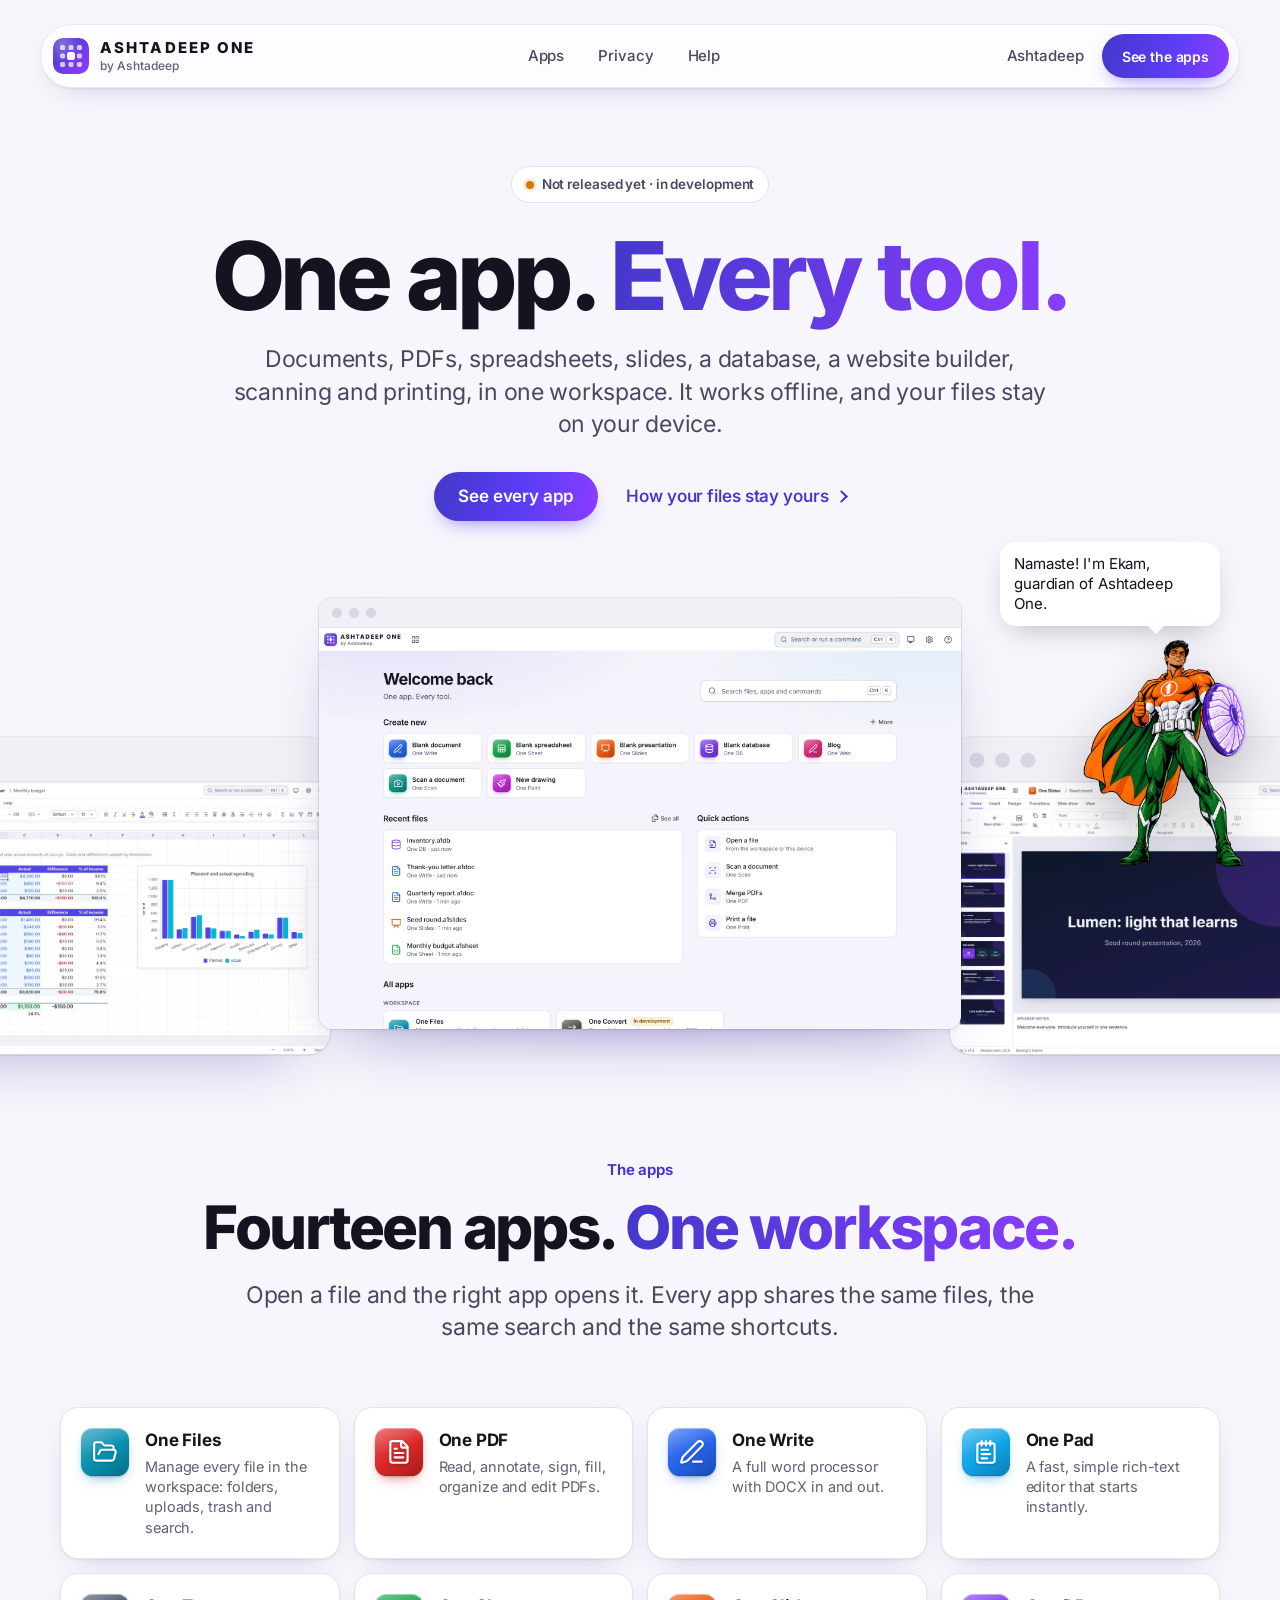
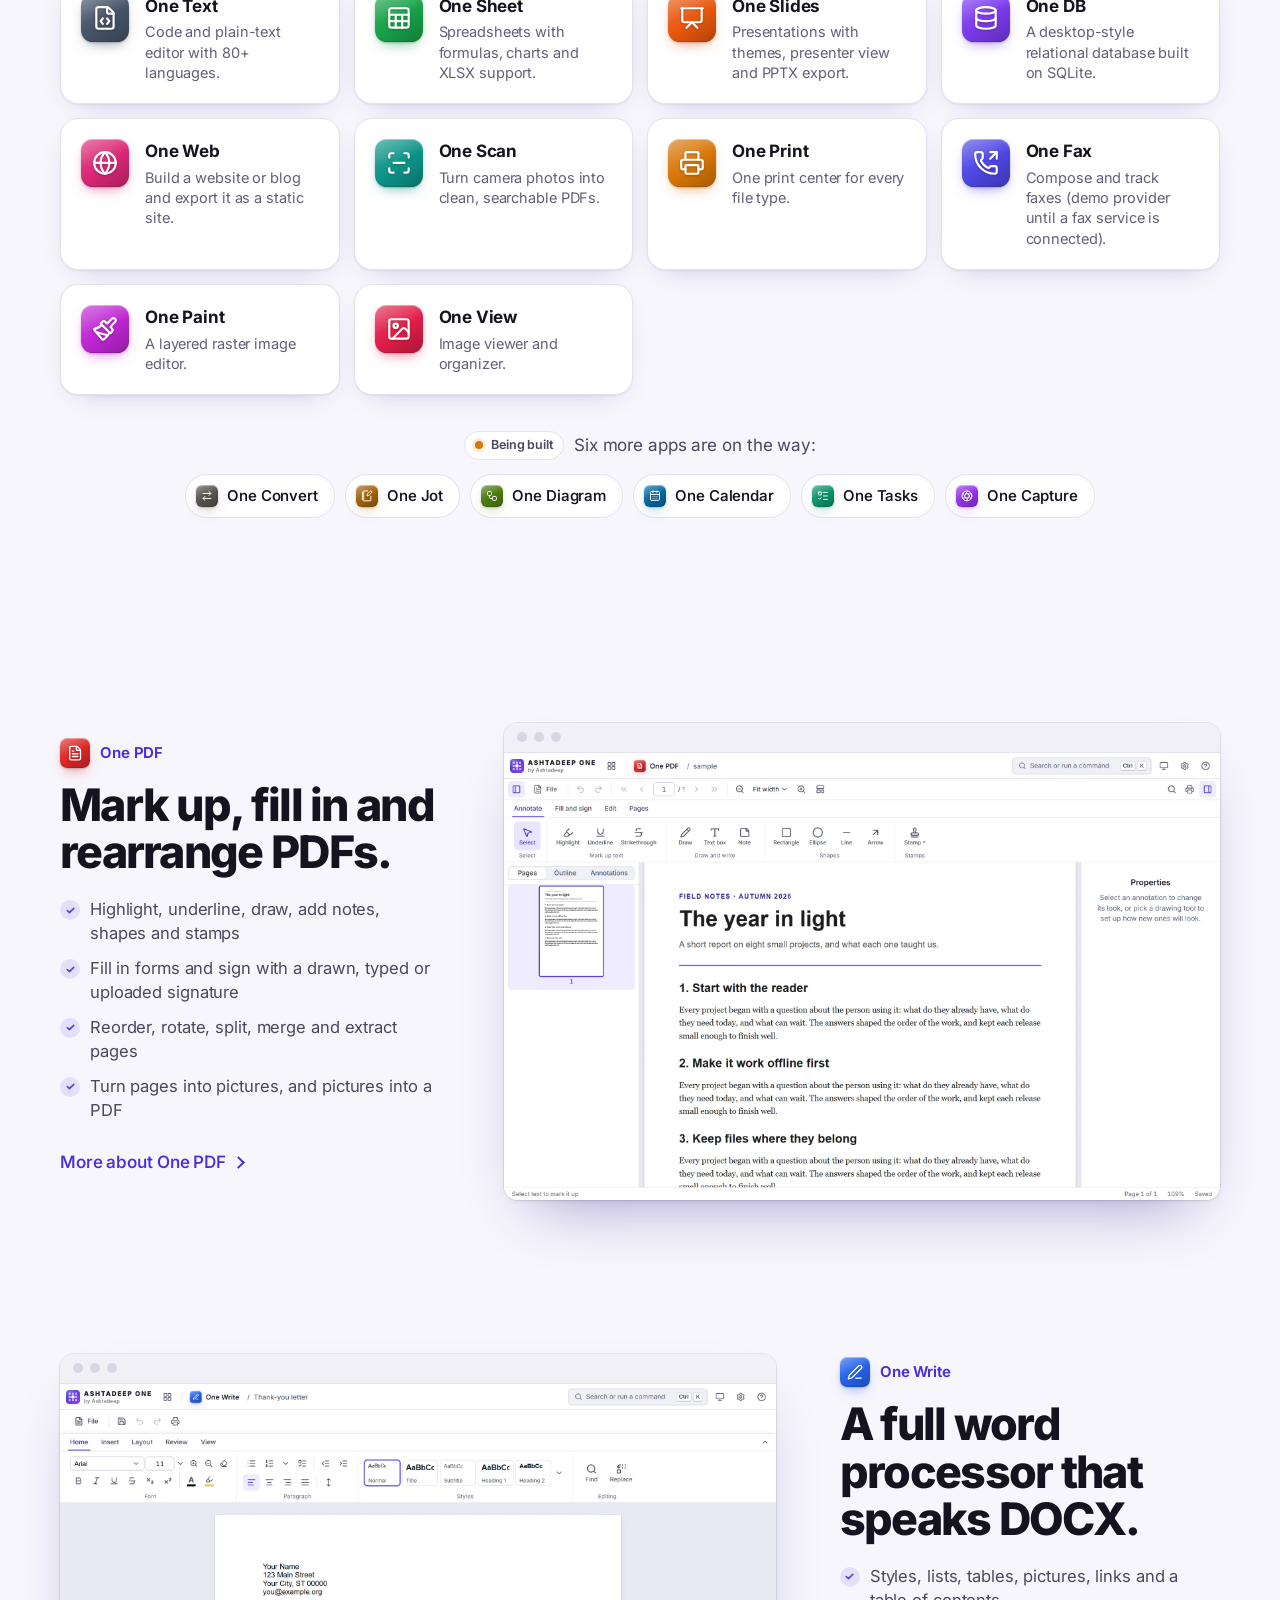
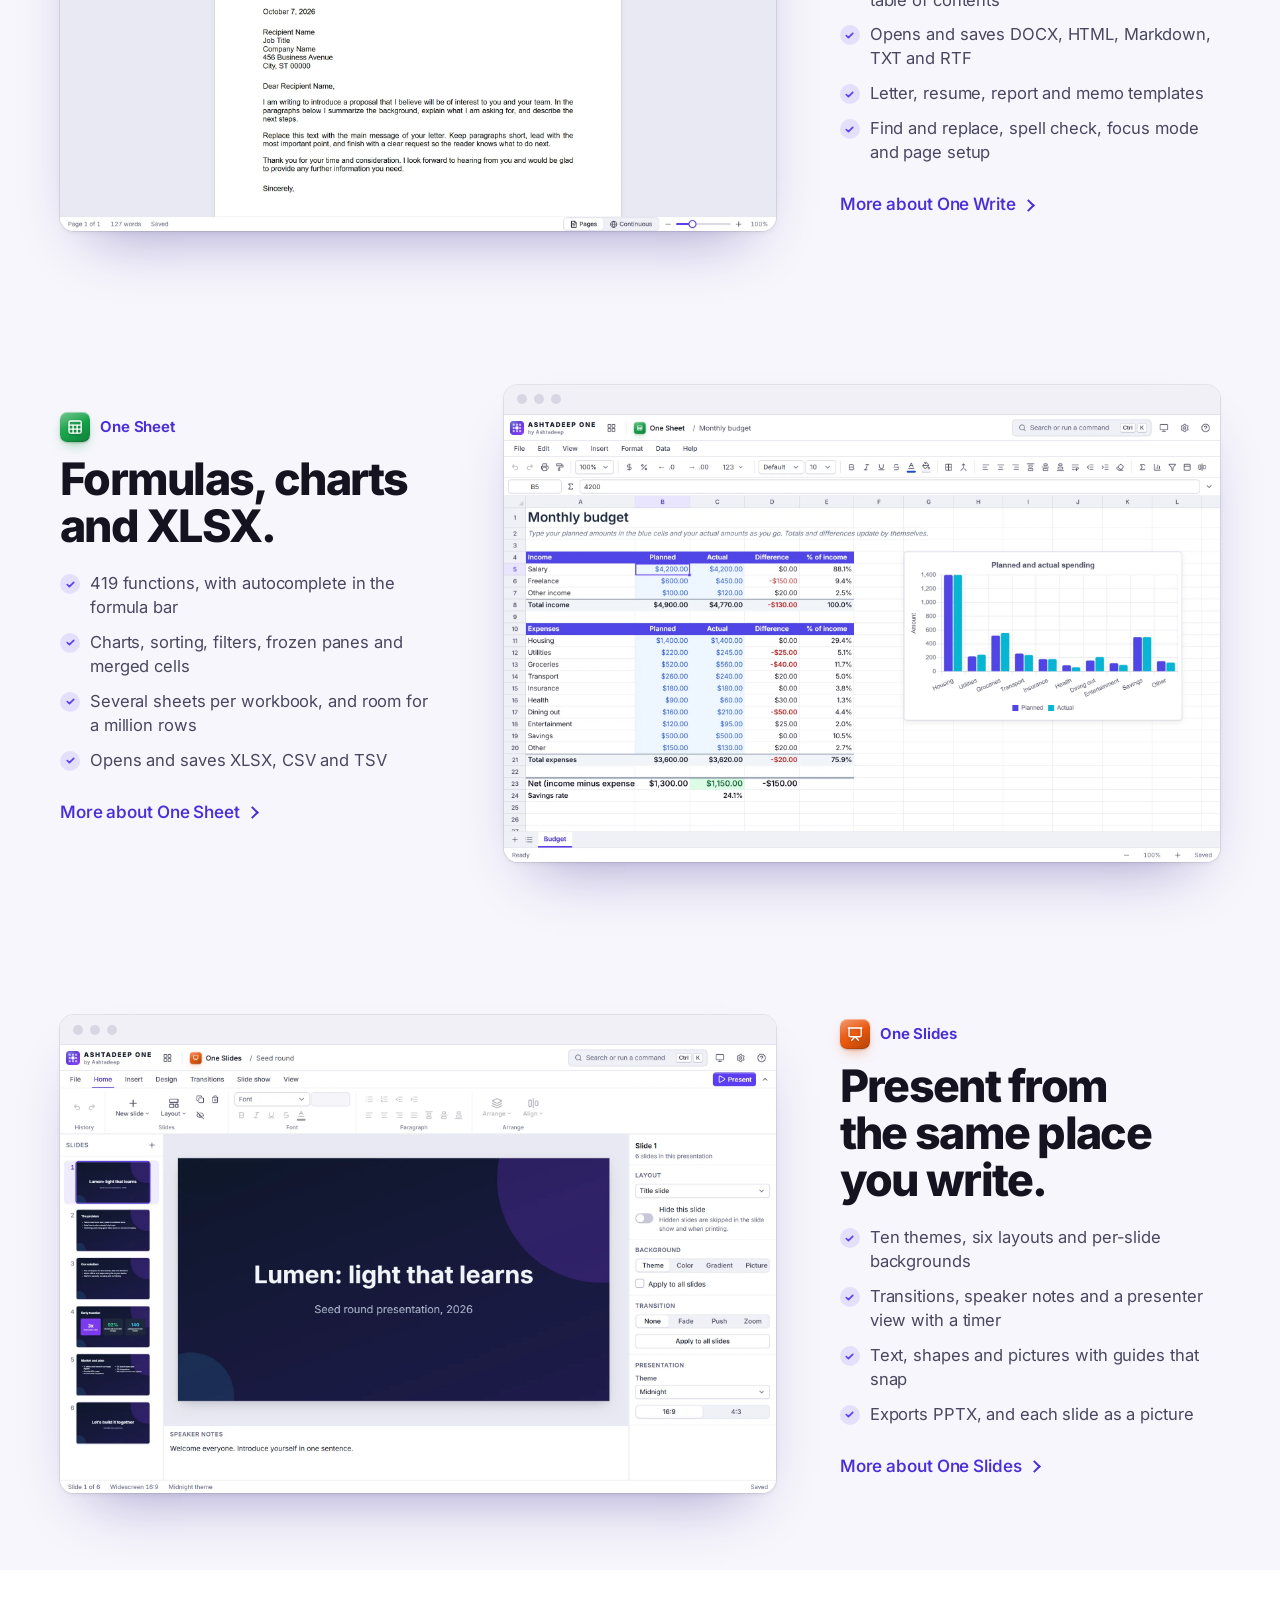
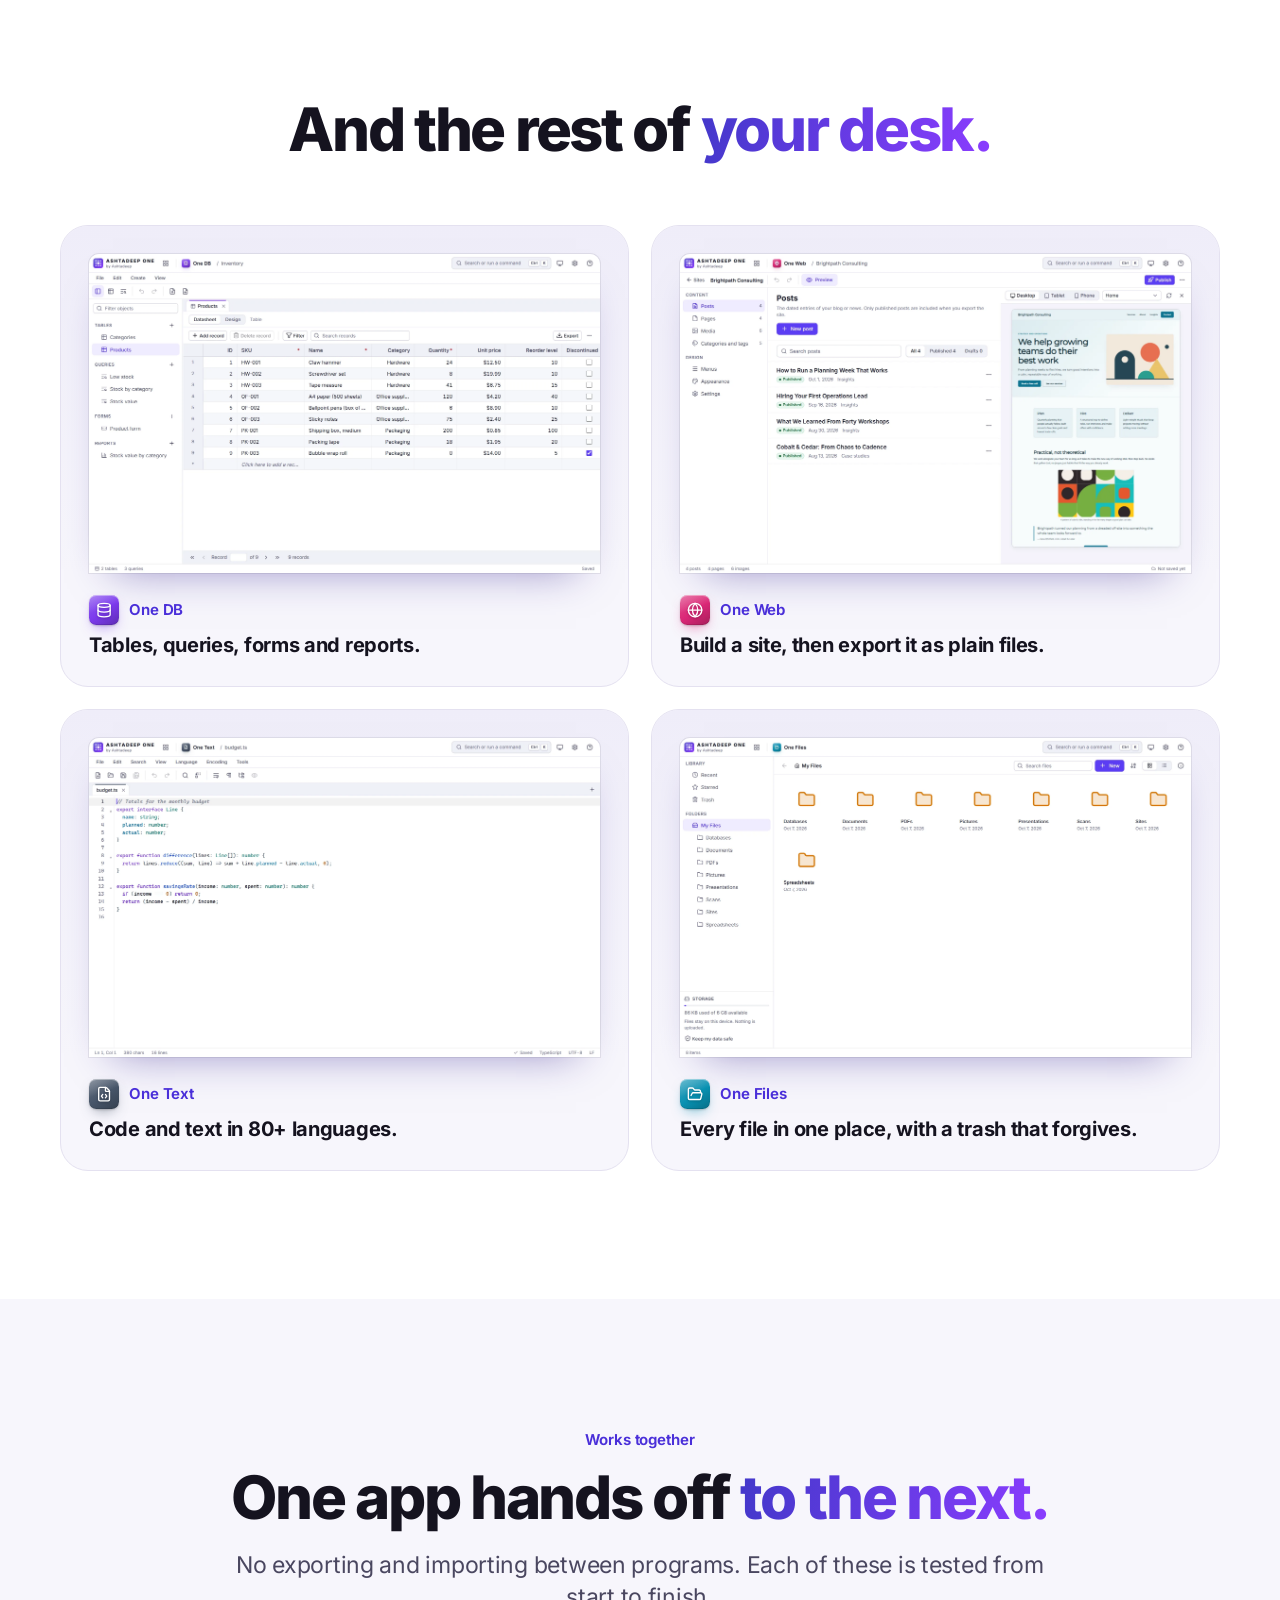
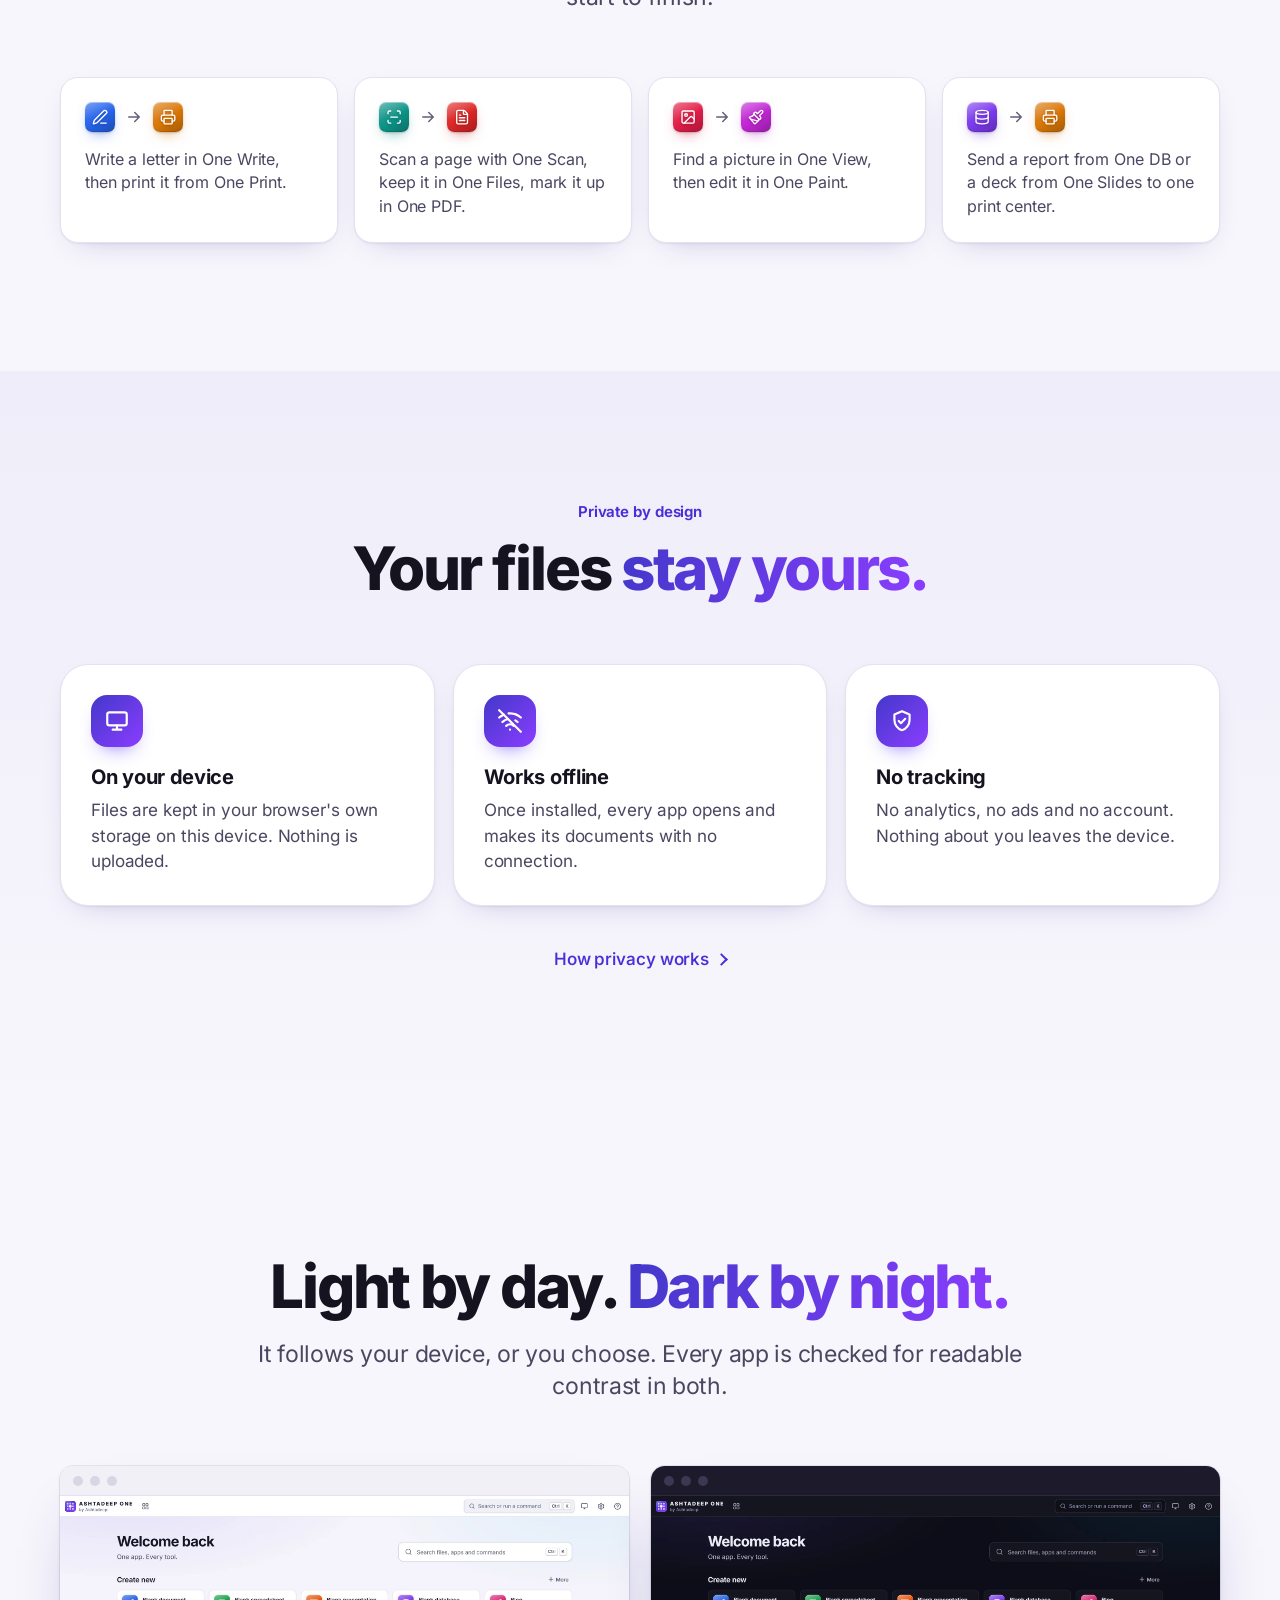
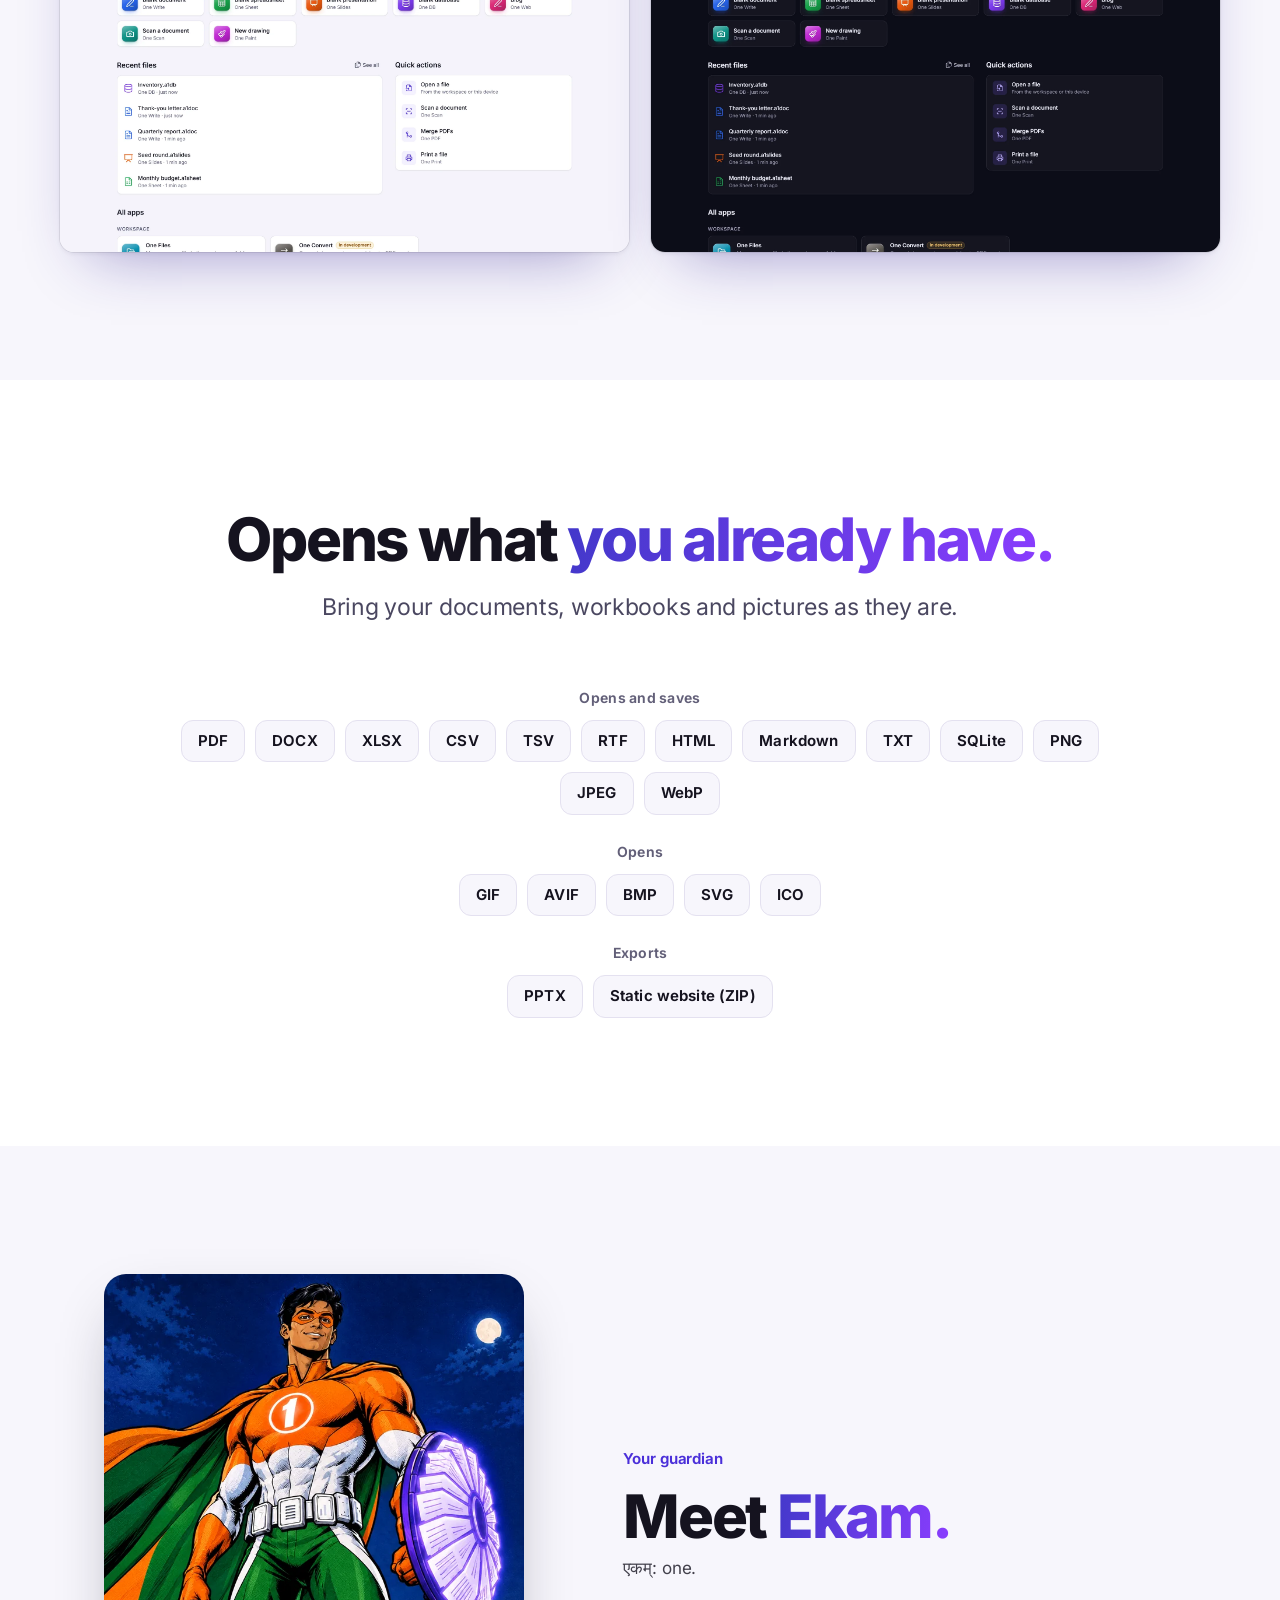
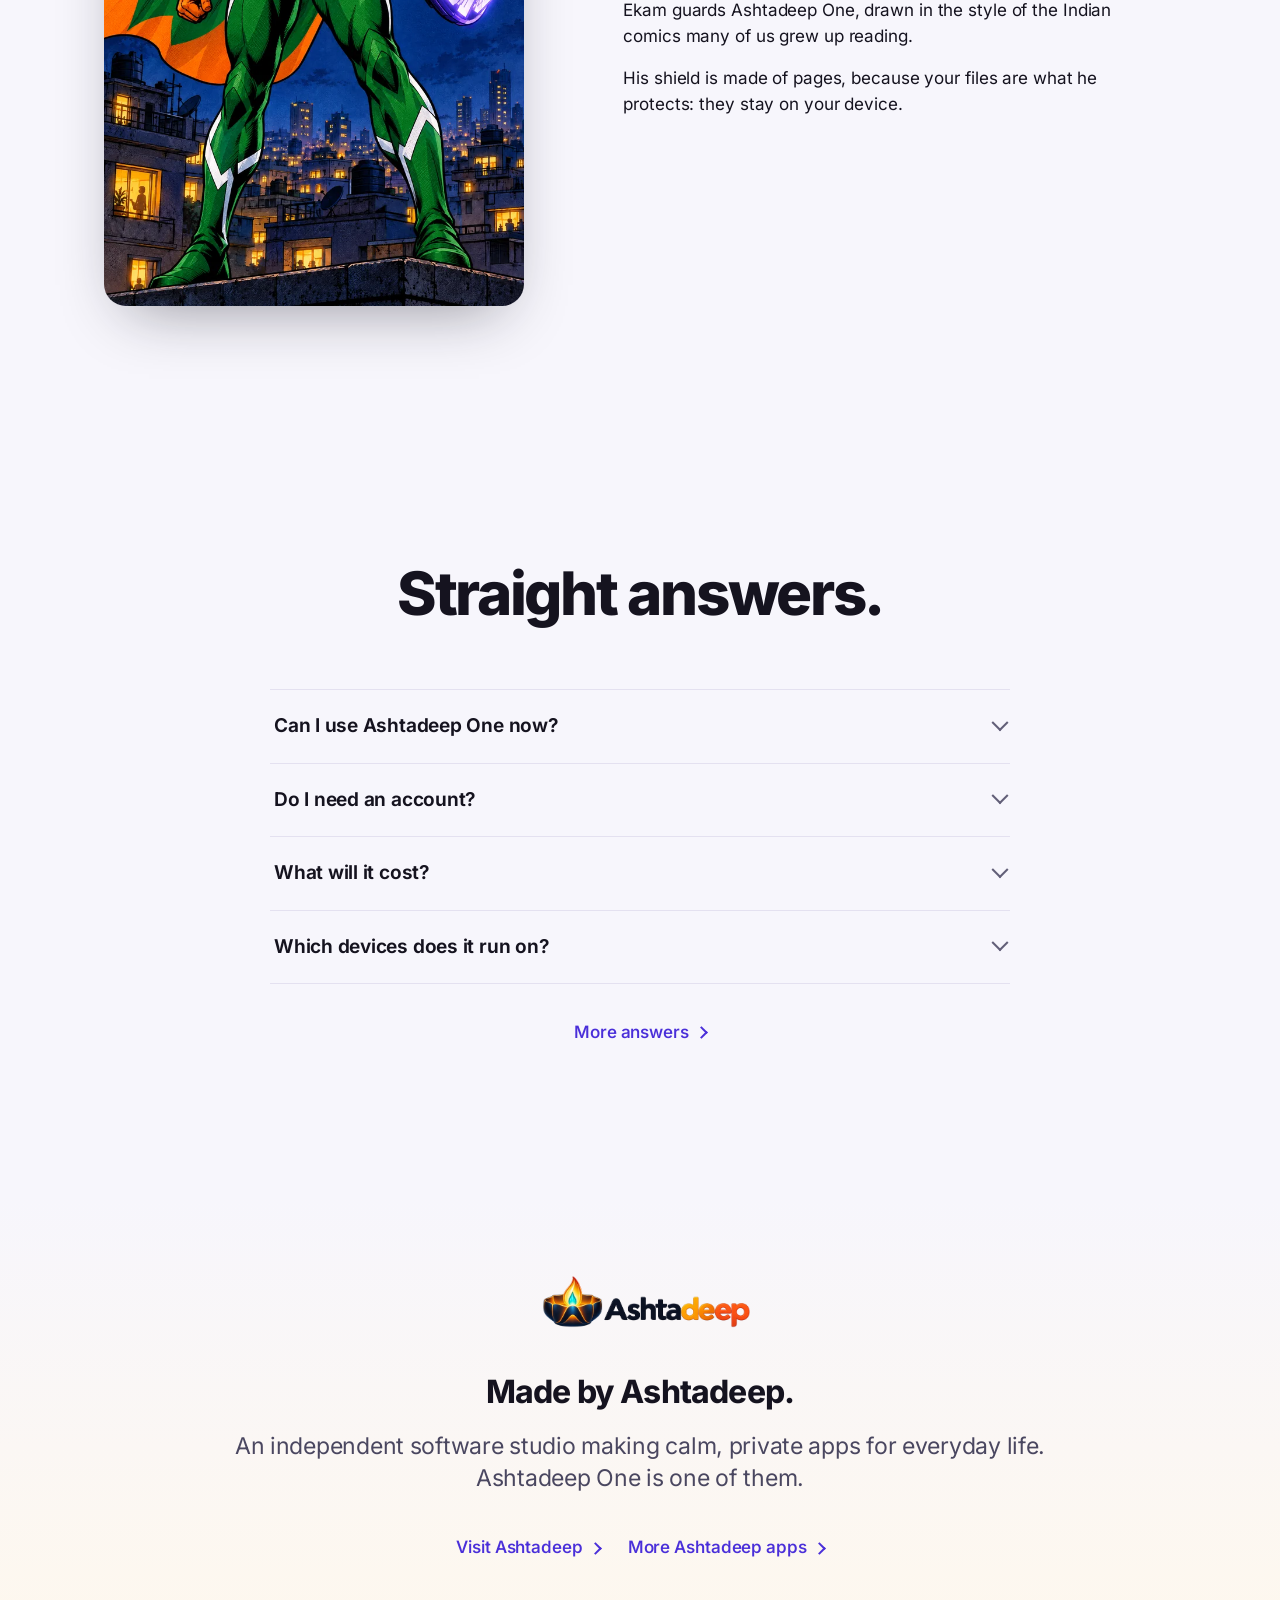
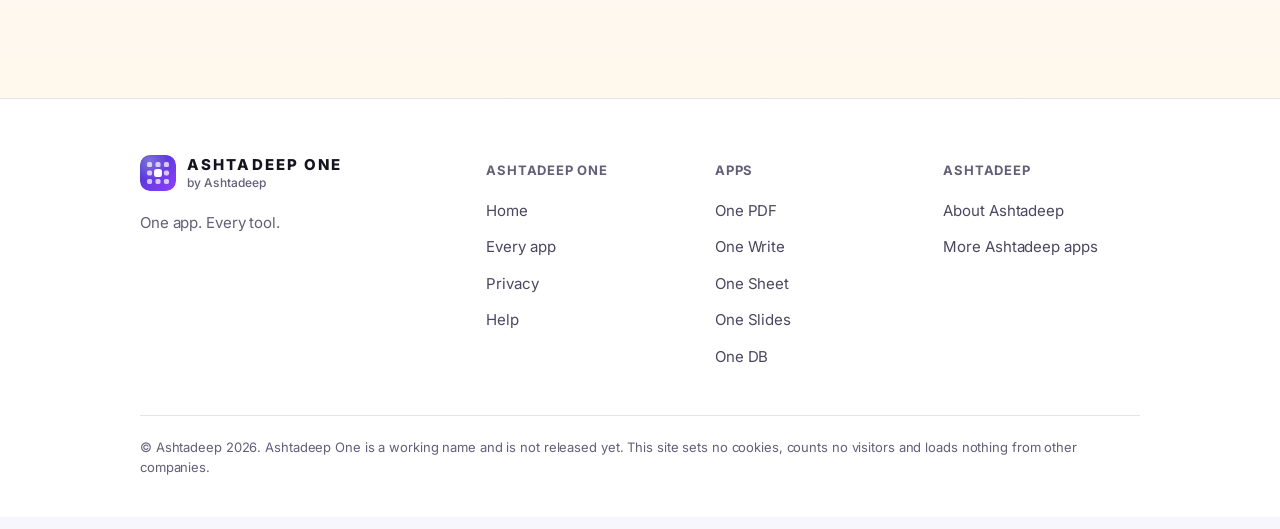
==== commit 7330ba5a: "Deploy website f2c009e (Ekam)" ====
--- a/index.html
+++ b/index.html
@@ -43,6 +43,10 @@
     <h1 class="d1">One app. <span class="em">Every tool.</span></h1>
     <p class="lead">Documents, PDFs, spreadsheets, slides, a database, a website builder, scanning and printing, in one workspace. It works offline, and your files stay on your device.</p>
     <div class="actions"><a class="btn" href="apps.html">See every app</a><a class="more" href="privacy.html">How your files stay yours</a></div>
+    <div class="mascot" data-lines="[&quot;Namaste! I'm Ekam, guardian of Ashtadeep One.&quot;,&quot;Documents, PDFs, sheets and slides, in one workspace.&quot;,&quot;It works offline, and your files stay on your device.&quot;,&quot;We're still building it. Have a look around!&quot;]">
+      <p class="bubble" aria-live="polite">Namaste! I'm Ekam, guardian of Ashtadeep One.</p>
+      <img class="ekam" src="assets/mascot/ekam-shield.webp" alt="Ekam, the Ashtadeep One guardian, giving a thumbs-up and holding his shield of pages" width="570" height="784">
+    </div>
   </div>
   <div class="hero-stage">
     <div class="side left"><div class="win"><div class="win-bar" aria-hidden="true"><i></i><i></i><i></i></div><img class="" src="assets/screens/sheet.webp" alt="One Sheet with a monthly budget: planned and actual amounts for income and expenses, and a bar chart comparing them" width="2160" height="1350" decoding="async"></div></div>
@@ -161,6 +165,18 @@
       <p class="lead reveal">Bring your documents, workbooks and pictures as they are.</p>
     </div>
     <div class="formats reveal"><div class="fmt-row"><h3>Opens and saves</h3><ul class="fmts"><li>PDF</li><li>DOCX</li><li>XLSX</li><li>CSV</li><li>TSV</li><li>RTF</li><li>HTML</li><li>Markdown</li><li>TXT</li><li>SQLite</li><li>PNG</li><li>JPEG</li><li>WebP</li></ul></div><div class="fmt-row"><h3>Opens</h3><ul class="fmts"><li>GIF</li><li>AVIF</li><li>BMP</li><li>SVG</li><li>ICO</li></ul></div><div class="fmt-row"><h3>Exports</h3><ul class="fmts"><li>PPTX</li><li>Static website (ZIP)</li></ul></div></div>
+  </div>
+</section>
+
+<section class="sec meet" id="ekam" aria-labelledby="ekam-title">
+  <div class="wrap-wide meet-inner">
+    <img class="meet-art reveal" src="assets/mascot/ekam.webp" alt="Ekam in his saffron, white and green suit, standing over a city at night with his shield of pages" width="720" height="1084" loading="lazy">
+    <div class="meet-text reveal">
+      <p class="eyebrow">Your guardian</p>
+      <h2 class="d2" id="ekam-title">Meet <span class="em">Ekam.</span></h2>
+      <p class="hi" lang="hi">एकम्: one.</p>
+      <p>Ekam guards Ashtadeep One, drawn in the style of the Indian comics many of us grew up reading.</p><p>His shield is made of pages, because your files are what he protects: they stay on your device.</p>
+    </div>
   </div>
 </section>
 
--- a/styles.css
+++ b/styles.css
@@ -1215,3 +1215,19 @@
     animation: none;
   }
 }
+
+/* Ekam, the mascot: beside the hero's words on wide screens, with a speech bubble; and his own section. */
+.hero .wrap { position: relative; }
+.mascot { display: none; }
+@media (min-width: 1100px) {
+  .mascot { display: block; position: absolute; z-index: 3; right: -70px; top: 470px; width: 170px; pointer-events: none; }
+  .mascot .ekam { width: 100%; height: auto; filter: drop-shadow(0 18px 24px rgb(18 17 31 / .25)); }
+  .mascot .bubble { position: absolute; right: 30px; bottom: calc(100% + 10px); width: 220px; margin: 0; padding: 12px 14px; background: #fff; color: #12111f; border-radius: 16px; box-shadow: 0 10px 30px -12px rgb(18 17 31 / .35); font-size: .9375rem; line-height: 1.35; text-align: left; transition: opacity 260ms ease; }
+  .mascot .bubble::after { content: ""; position: absolute; right: 56px; top: 100%; border: 8px solid transparent; border-top-color: #fff; border-bottom: 0; }
+  .mascot .bubble.fade { opacity: 0; }
+}
+.meet-inner { display: grid; gap: 32px; align-items: center; }
+@media (min-width: 860px) { .meet-inner { grid-template-columns: .85fr 1fr; gap: 56px; } }
+.meet-art { width: 100%; max-width: 420px; height: auto; margin: 0 auto; border-radius: 22px; box-shadow: 0 24px 60px -24px rgb(18 17 31 / .45); }
+.meet-text .hi { margin: 8px 0 0; opacity: .8; }
+.meet-text p { max-width: 46ch; }
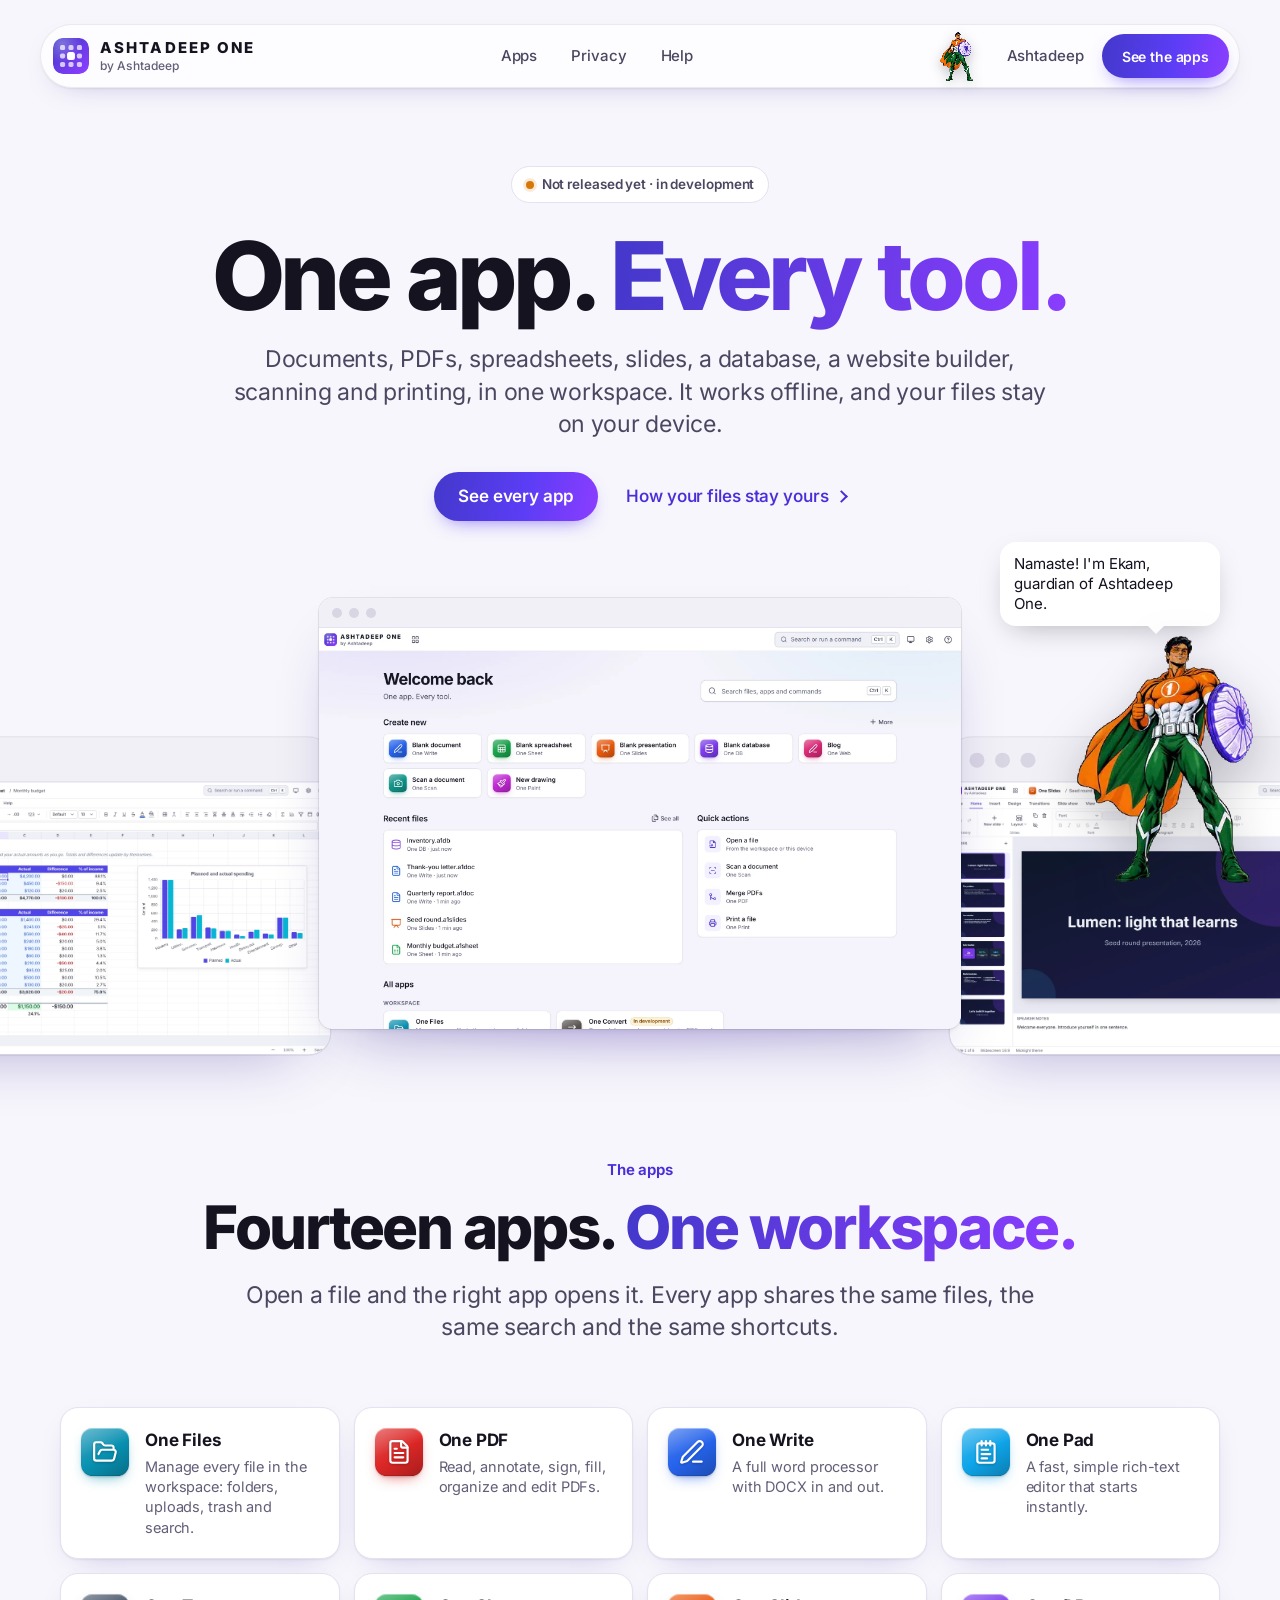
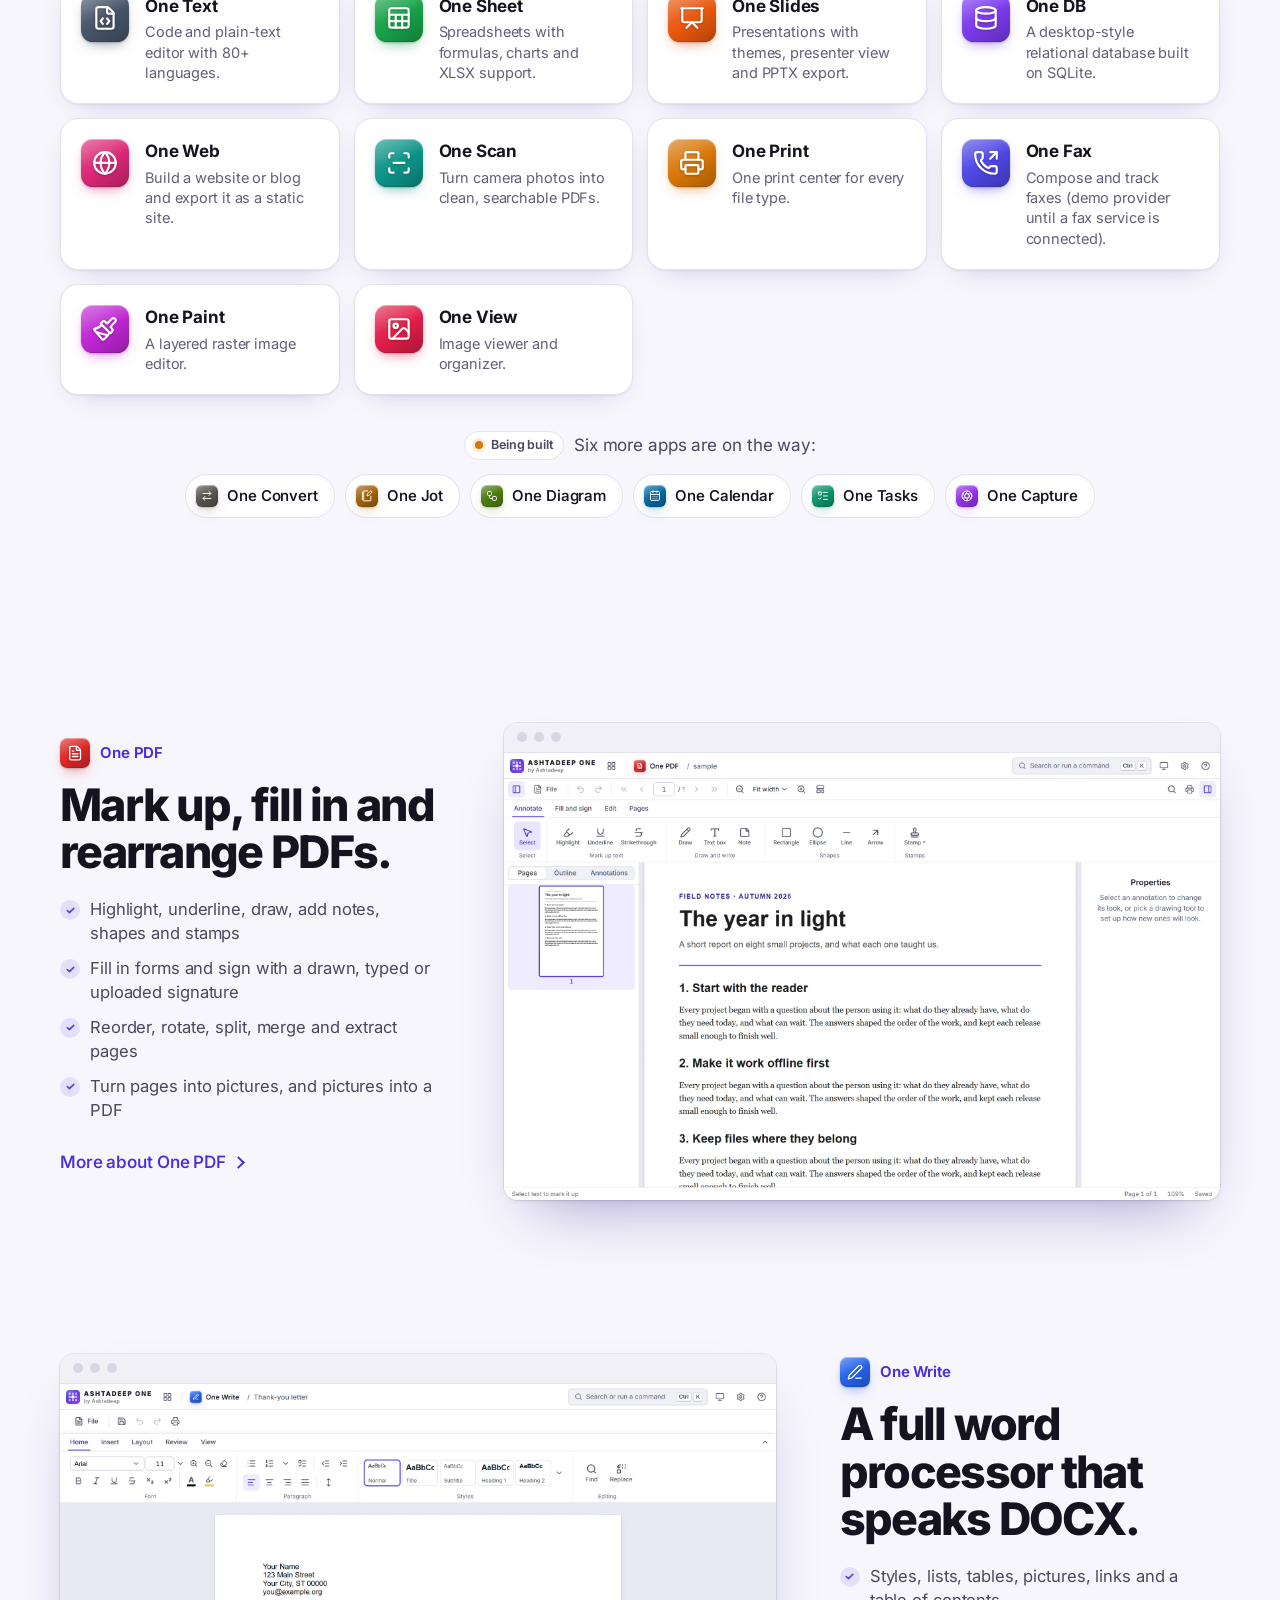
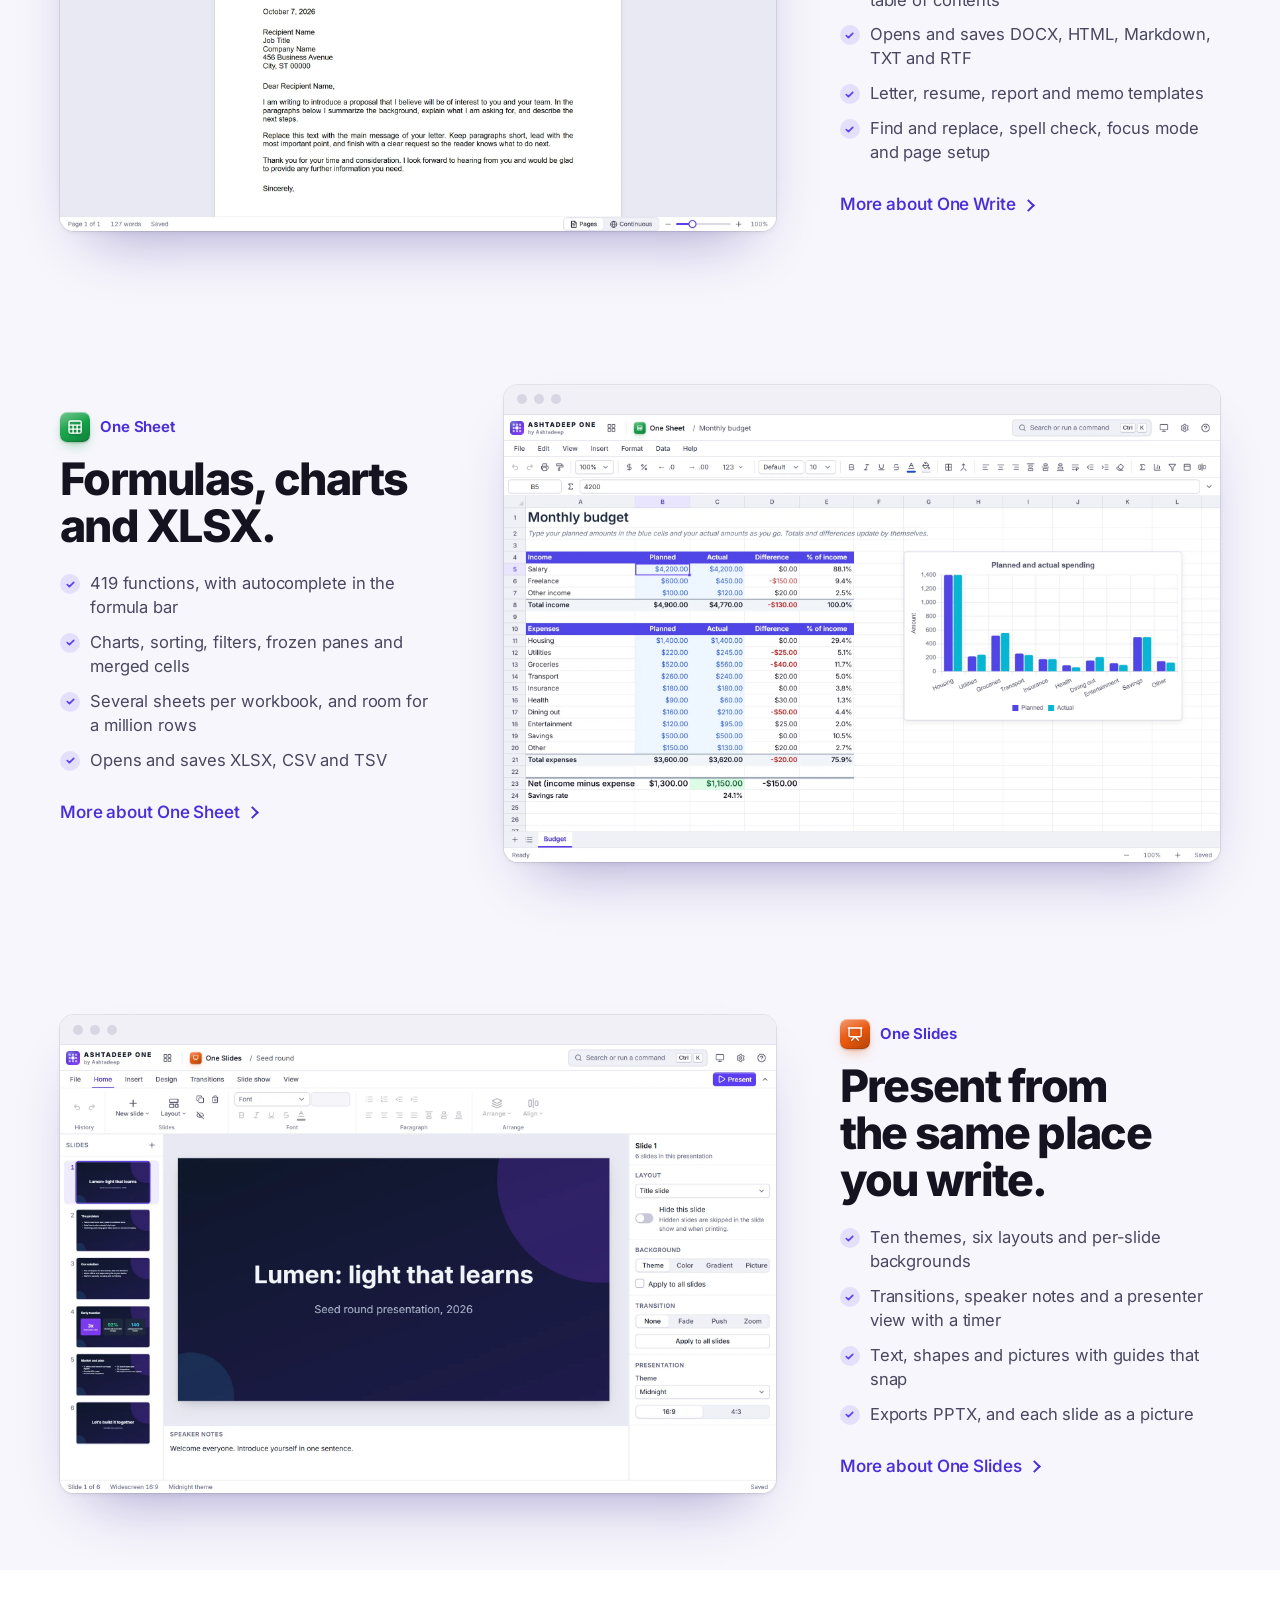
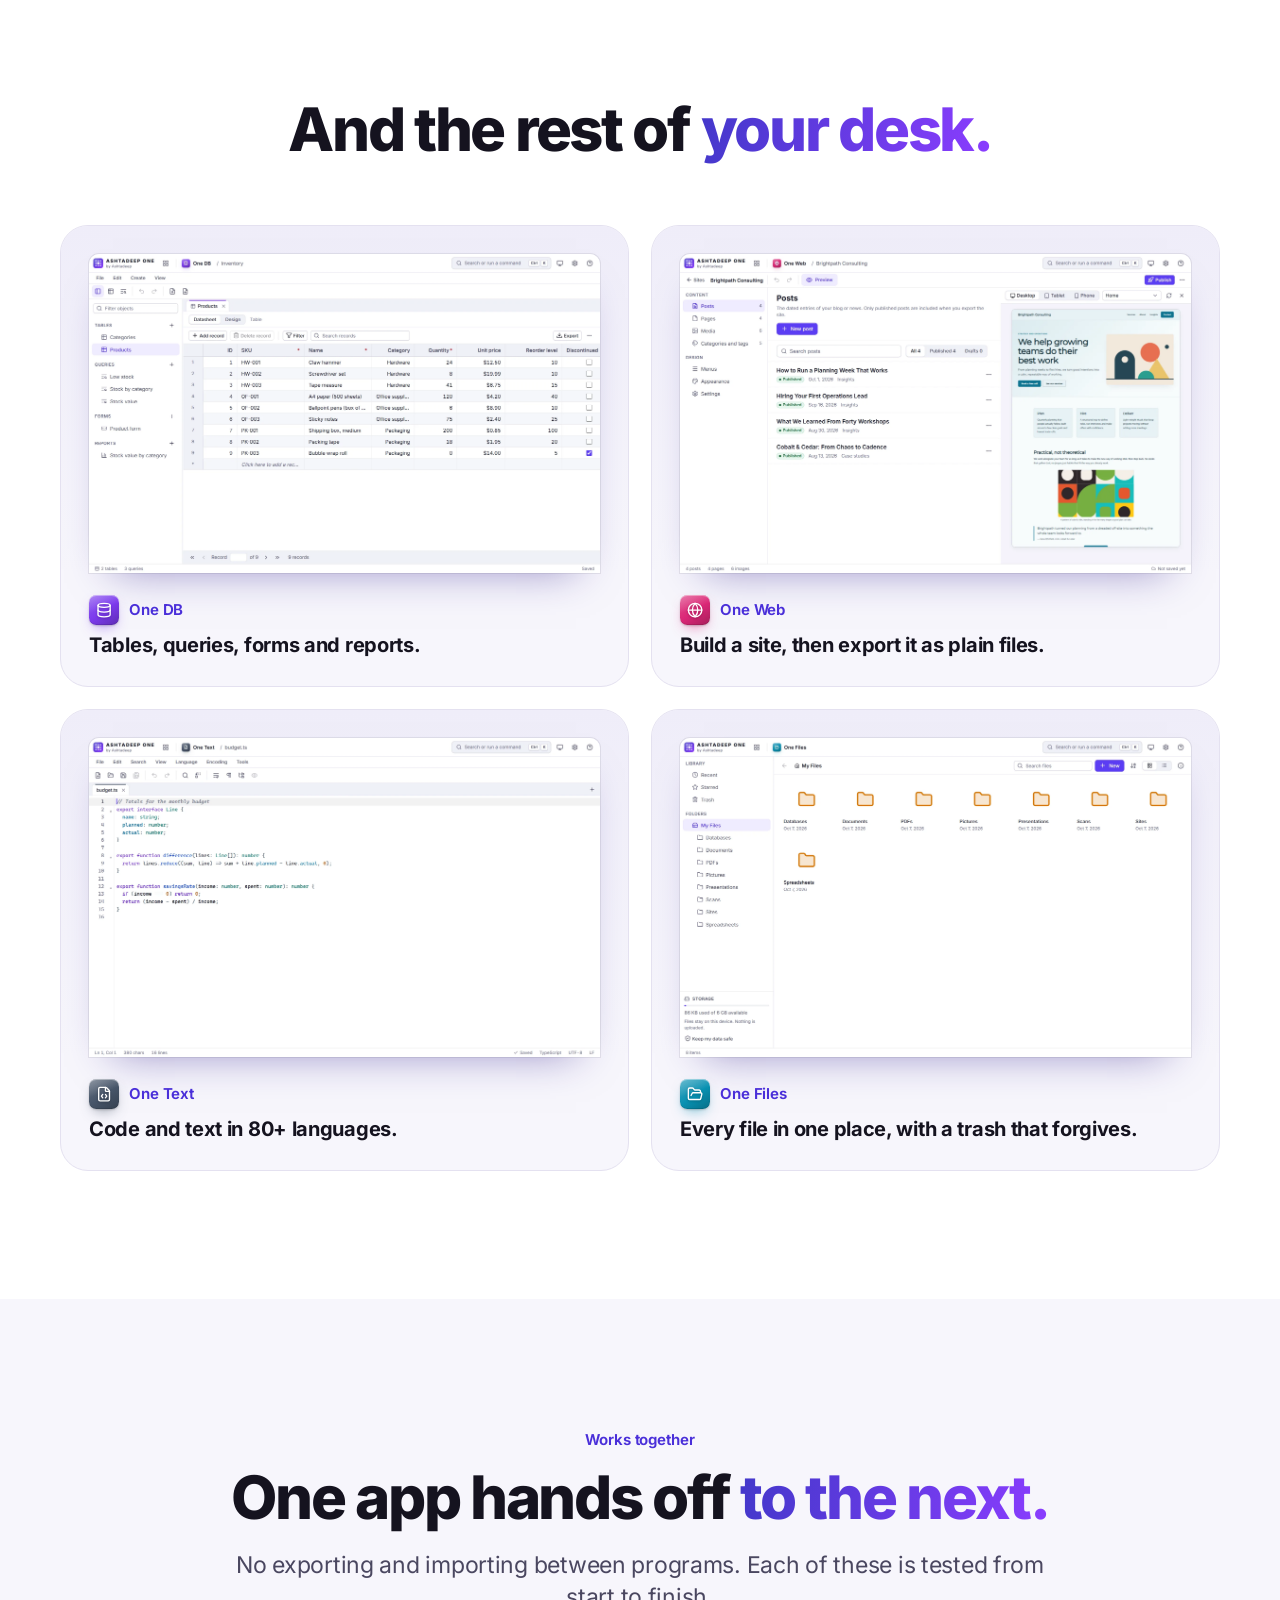
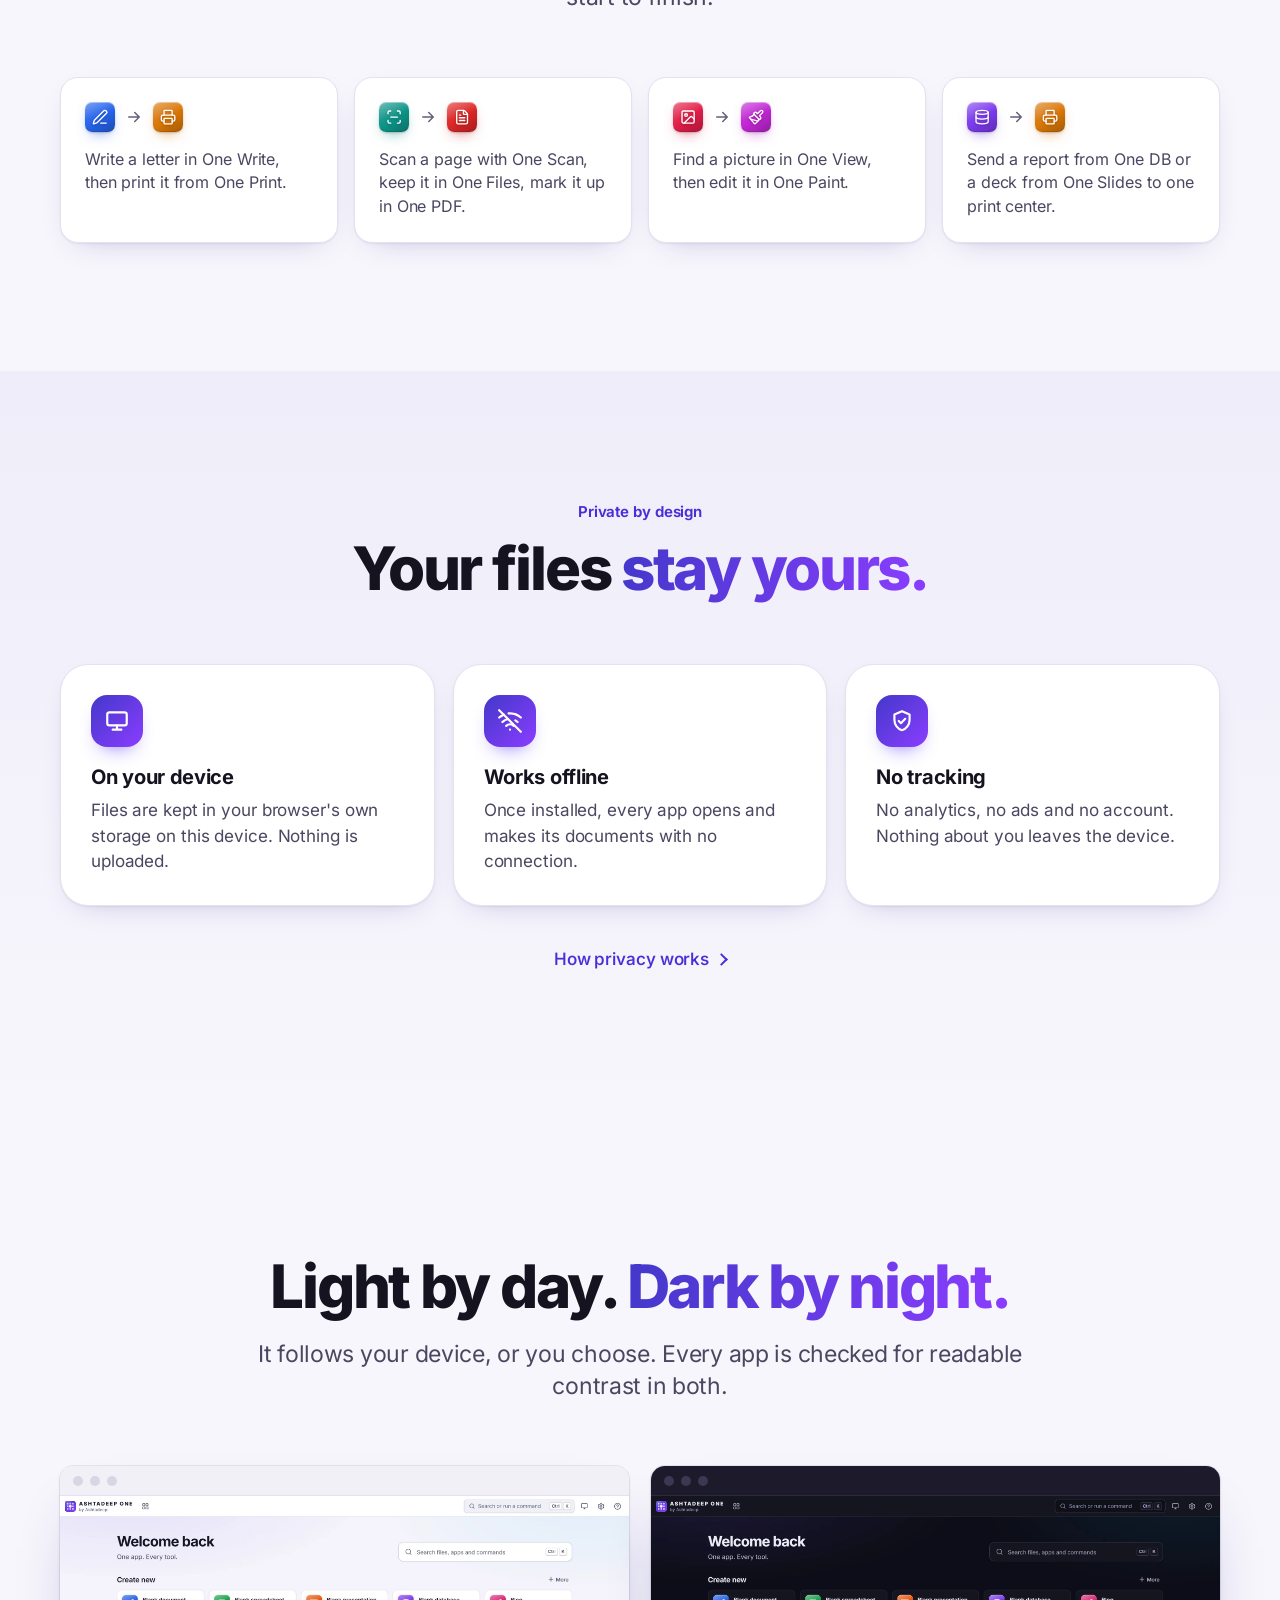
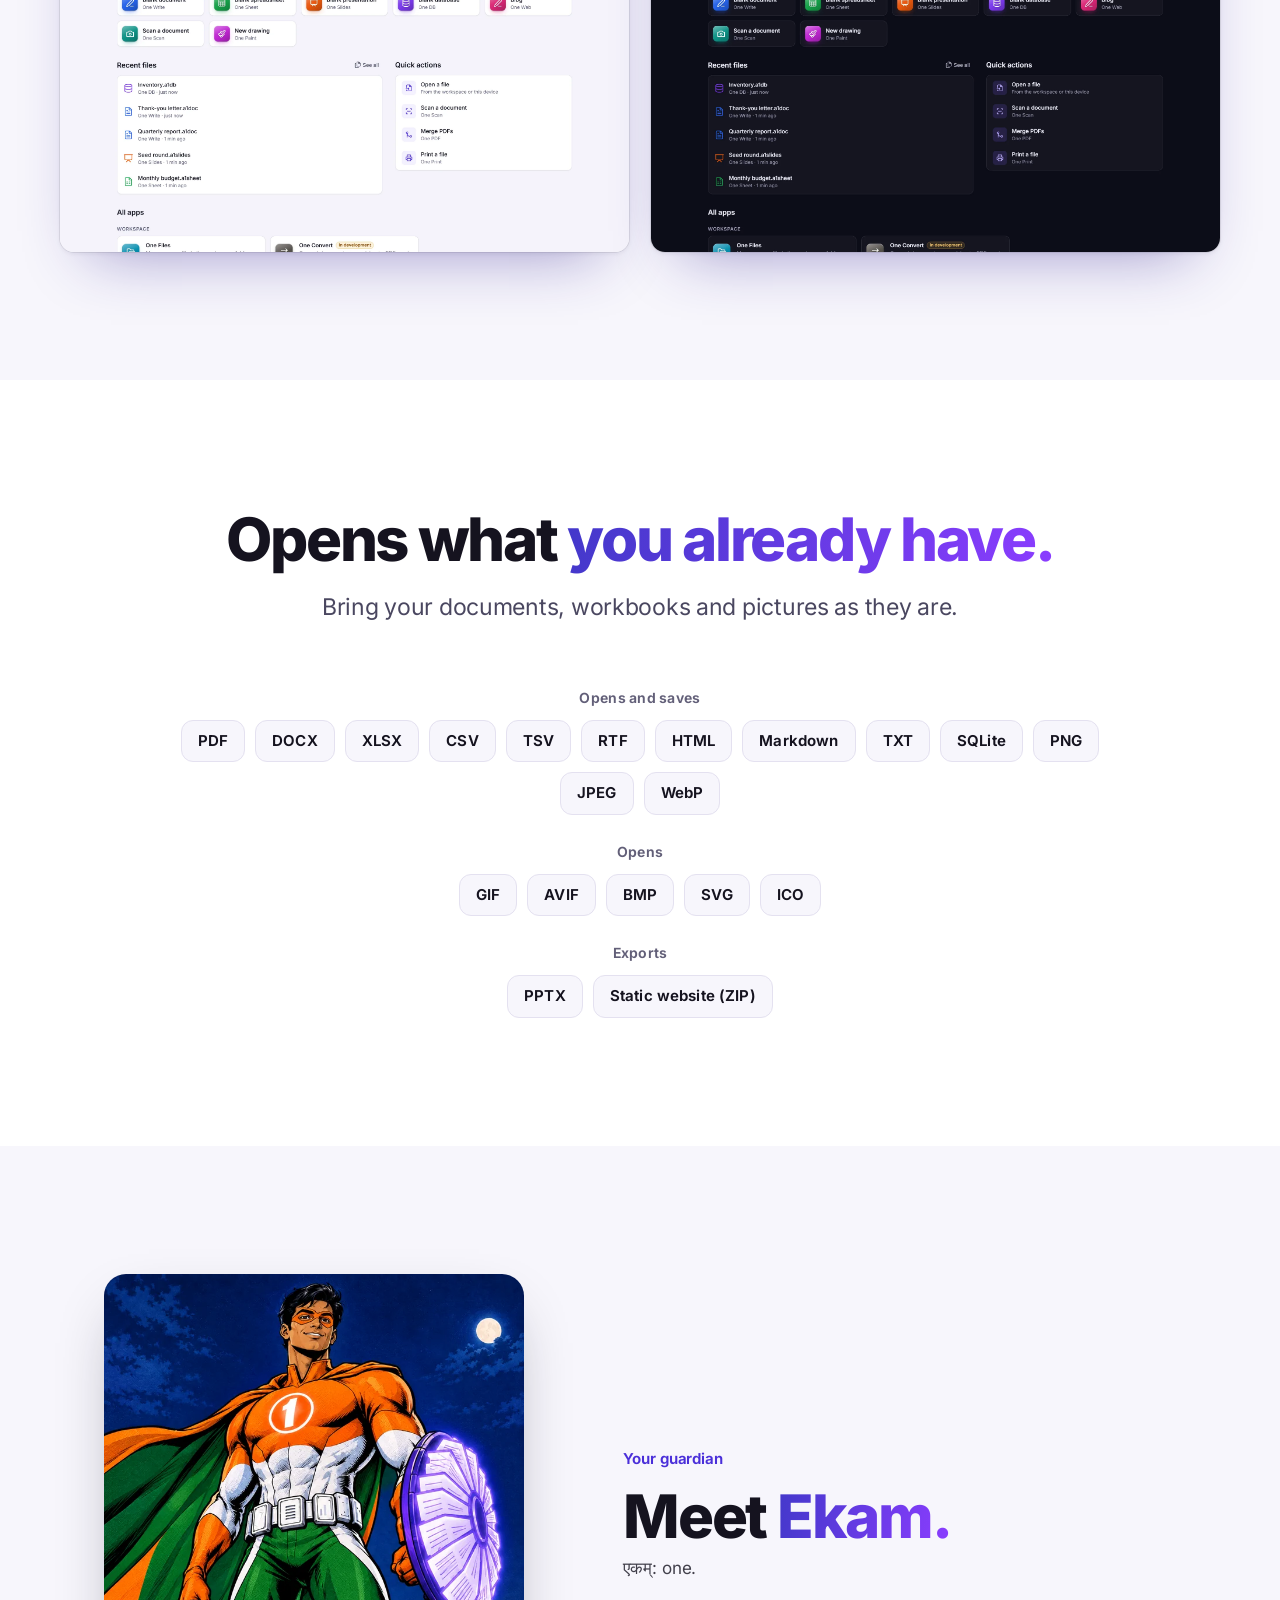
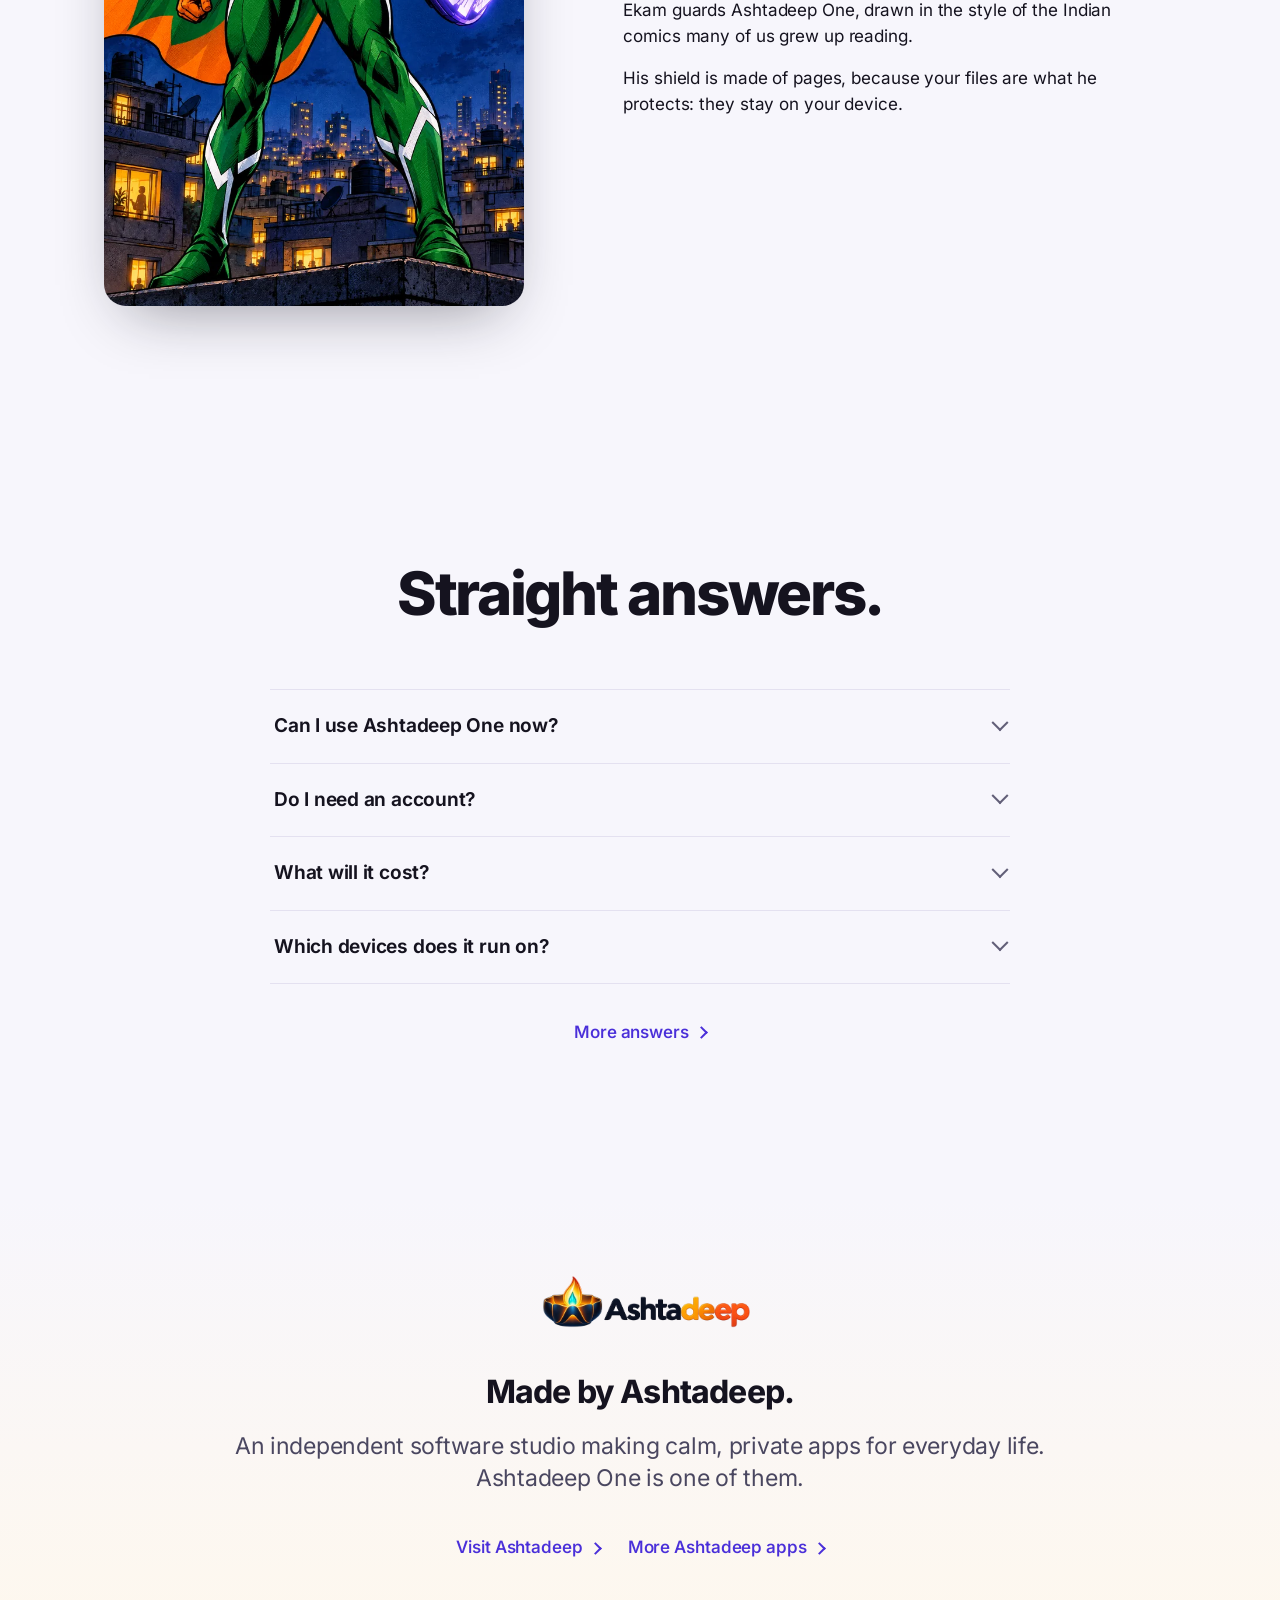
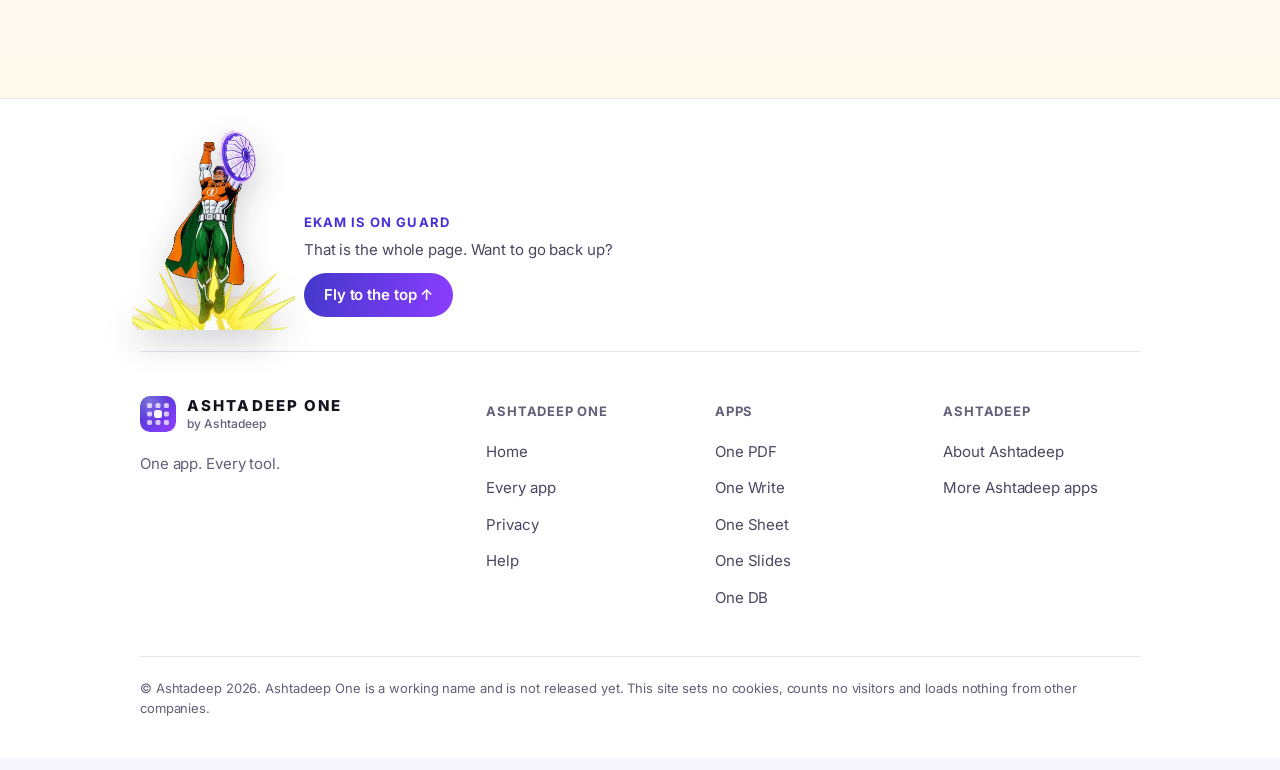
==== commit 53348690: "Deploy website ad84c06 (Ekam flies)" ====
--- a/index.html
+++ b/index.html
@@ -29,6 +29,7 @@
   <nav class="nav-in" aria-label="Main">
     <a class="brand" href="index.html" aria-label="Ashtadeep One, home"><img src="assets/brand/favicon.svg" alt="" width="36" height="36"><span class="wordmark">ASHTADEEP ONE<small>by Ashtadeep</small></span></a>
     <ul class="links"><li><a href="apps.html">Apps</a></li><li><a href="privacy.html">Privacy</a></li><li><a href="help.html">Help</a></li></ul>
+    <a class="mini-ekam" href="#main" aria-label="Back to the top" title="Back to the top"><img class="ekam" src="assets/mascot/ekam-stand.webp" alt="" width="328" height="440"></a>
     <div class="nav-cta"><a class="company" href="https://ashtadeep.com/">Ashtadeep</a><a class="btn sm" href="apps.html">See the apps</a></div>
     <details class="menu">
       <summary aria-label="Menu"><svg viewBox="0 0 24 24" fill="none" stroke="currentColor" stroke-width="1.9" stroke-linecap="round" aria-hidden="true"><path d="M4 8h16M4 16h16"/></svg></summary>
@@ -45,7 +46,7 @@
     <div class="actions"><a class="btn" href="apps.html">See every app</a><a class="more" href="privacy.html">How your files stay yours</a></div>
     <div class="mascot" data-lines="[&quot;Namaste! I'm Ekam, guardian of Ashtadeep One.&quot;,&quot;Documents, PDFs, sheets and slides, in one workspace.&quot;,&quot;It works offline, and your files stay on your device.&quot;,&quot;We're still building it. Have a look around!&quot;]">
       <p class="bubble" aria-live="polite">Namaste! I'm Ekam, guardian of Ashtadeep One.</p>
-      <img class="ekam" src="assets/mascot/ekam-shield.webp" alt="Ekam, the Ashtadeep One guardian, giving a thumbs-up and holding his shield of pages" width="570" height="784">
+      <img class="ekam" src="assets/mascot/ekam-stand.webp" alt="Ekam, the Ashtadeep One guardian, giving a thumbs-up and holding his shield of pages" width="328" height="440">
     </div>
   </div>
   <div class="hero-stage">
@@ -199,6 +200,14 @@
 </main>
 <footer class="foot">
   <div class="wrap">
+    <div class="guard">
+      <div class="fig"><img class="ekam" src="assets/mascot/ekam-stand.webp" alt="Ekam, Ashtadeep One's guardian, standing guard with his shield" width="328" height="440" loading="lazy"></div>
+      <div class="say">
+        <p class="kicker">Ekam is on guard</p>
+        <p>That is the whole page. Want to go back up?</p>
+        <a class="fly" href="#main">Fly to the top<span aria-hidden="true">&nbsp;↑</span></a>
+      </div>
+    </div>
     <div class="foot-grid">
       <div class="foot-brand">
         <a class="brand" href="index.html"><img src="assets/brand/favicon.svg" alt="" width="32" height="32"><span class="wordmark">ASHTADEEP ONE<small>by Ashtadeep</small></span></a>
--- a/styles.css
+++ b/styles.css
@@ -1220,8 +1220,9 @@
 .hero .wrap { position: relative; }
 .mascot { display: none; }
 @media (min-width: 1100px) {
-  .mascot { display: block; position: absolute; z-index: 3; right: -70px; top: 470px; width: 170px; pointer-events: none; }
-  .mascot .ekam { width: 100%; height: auto; filter: drop-shadow(0 18px 24px rgb(18 17 31 / .25)); }
+  .mascot { display: block; position: absolute; z-index: 3; right: -70px; top: 470px; width: 170px; aspect-ratio: 234 / 339; pointer-events: none; }
+  .mascot .ekam { filter: drop-shadow(0 18px 24px rgb(18 17 31 / .25)); }
+  .mascot.waiting .bubble { opacity: 0; }
   .mascot .bubble { position: absolute; right: 30px; bottom: calc(100% + 10px); width: 220px; margin: 0; padding: 12px 14px; background: #fff; color: #12111f; border-radius: 16px; box-shadow: 0 10px 30px -12px rgb(18 17 31 / .35); font-size: .9375rem; line-height: 1.35; text-align: left; transition: opacity 260ms ease; }
   .mascot .bubble::after { content: ""; position: absolute; right: 56px; top: 100%; border: 8px solid transparent; border-top-color: #fff; border-bottom: 0; }
   .mascot .bubble.fade { opacity: 0; }
@@ -1231,3 +1232,35 @@
 .meet-art { width: 100%; max-width: 420px; height: auto; margin: 0 auto; border-radius: 22px; box-shadow: 0 24px 60px -24px rgb(18 17 31 / .45); }
 .meet-text .hi { margin: 8px 0 0; opacity: .8; }
 .meet-text p { max-width: 46ch; }
+
+/* Ekam in motion. His clips are whole 328 x 440 frames so they line up: the figure, shield and all, fills
+   x 32-266, y 88-427 of the frame. Each holder is the size of the figure and the frame spills past it, so he can
+   fly in and out of view. */
+.mascot .ekam, .guard .fig .ekam, .mini-ekam .ekam { position: absolute; max-width: none; width: 140.2%; height: auto; left: -13.7%; top: -26%; }
+.ekam.away { visibility: hidden; }
+.ekam.dropin { animation: ekam-drop 520ms cubic-bezier(.5, 0, .9, .4) both; }
+.ekam.launch { animation: ekam-launch 1500ms cubic-bezier(.6, 0, 1, .6) 1450ms both; }
+@keyframes ekam-drop { from { transform: translateY(-70vh); } to { transform: none; } }
+@keyframes ekam-launch { from { transform: none; } to { transform: translateY(-130vh); } }
+
+/* Header: a small Ekam stands in the bar, landing there as the page opens; tapping him flies you back to the top. */
+.mini-ekam { display: block; position: relative; flex: none; width: 34px; aspect-ratio: 234 / 339; }
+.mini-ekam .ekam { filter: drop-shadow(0 4px 6px rgb(18 17 31 / .25)); }
+.mini-ekam .ekam.dropin { animation-name: ekam-drop-mini; }
+@keyframes ekam-drop-mini { from { transform: translateY(-160px); } to { transform: none; } }
+
+/* The company link: Ekam flies you there. */
+.nav-cta .company.flying { color: var(--ink); background: var(--glass-edge); }
+
+/* Footer: Ekam on guard, with the way back up. */
+.guard { display: flex; align-items: flex-end; gap: 40px; margin: 0 0 44px; padding-bottom: 28px; border-bottom: 1px solid var(--line); }
+.guard .fig { position: relative; flex: none; width: 116px; margin-left: 8px; aspect-ratio: 234 / 339; }
+.guard .fig .ekam { filter: drop-shadow(0 12px 16px rgb(18 17 31 / .2)); }
+.guard .say { padding-bottom: 6px; }
+.guard .say p { margin: 0 0 12px; color: var(--ink-2); }
+.guard .say .kicker { margin: 0 0 6px; font-size: 13px; font-weight: 700; letter-spacing: .08em; text-transform: uppercase; color: var(--brand-ink); }
+.guard .fly { display: inline-flex; align-items: center; min-height: 44px; padding: 0 20px; border-radius: var(--pill); background: linear-gradient(100deg, var(--brand-from), var(--brand-to)); color: #fff; font-weight: 600; text-decoration: none; transition: transform 160ms ease; }
+.guard .fly:active { transform: scale(.97); }
+@media (prefers-reduced-motion: reduce) { .ekam.dropin, .ekam.launch { animation: none; } }
+@media (max-width: 900px) { .mini-ekam { margin-left: auto; } .nav-cta { margin-left: 0; } }
+@media (max-width: 560px) { .guard { gap: 24px; } .guard .fig { width: 96px; } }
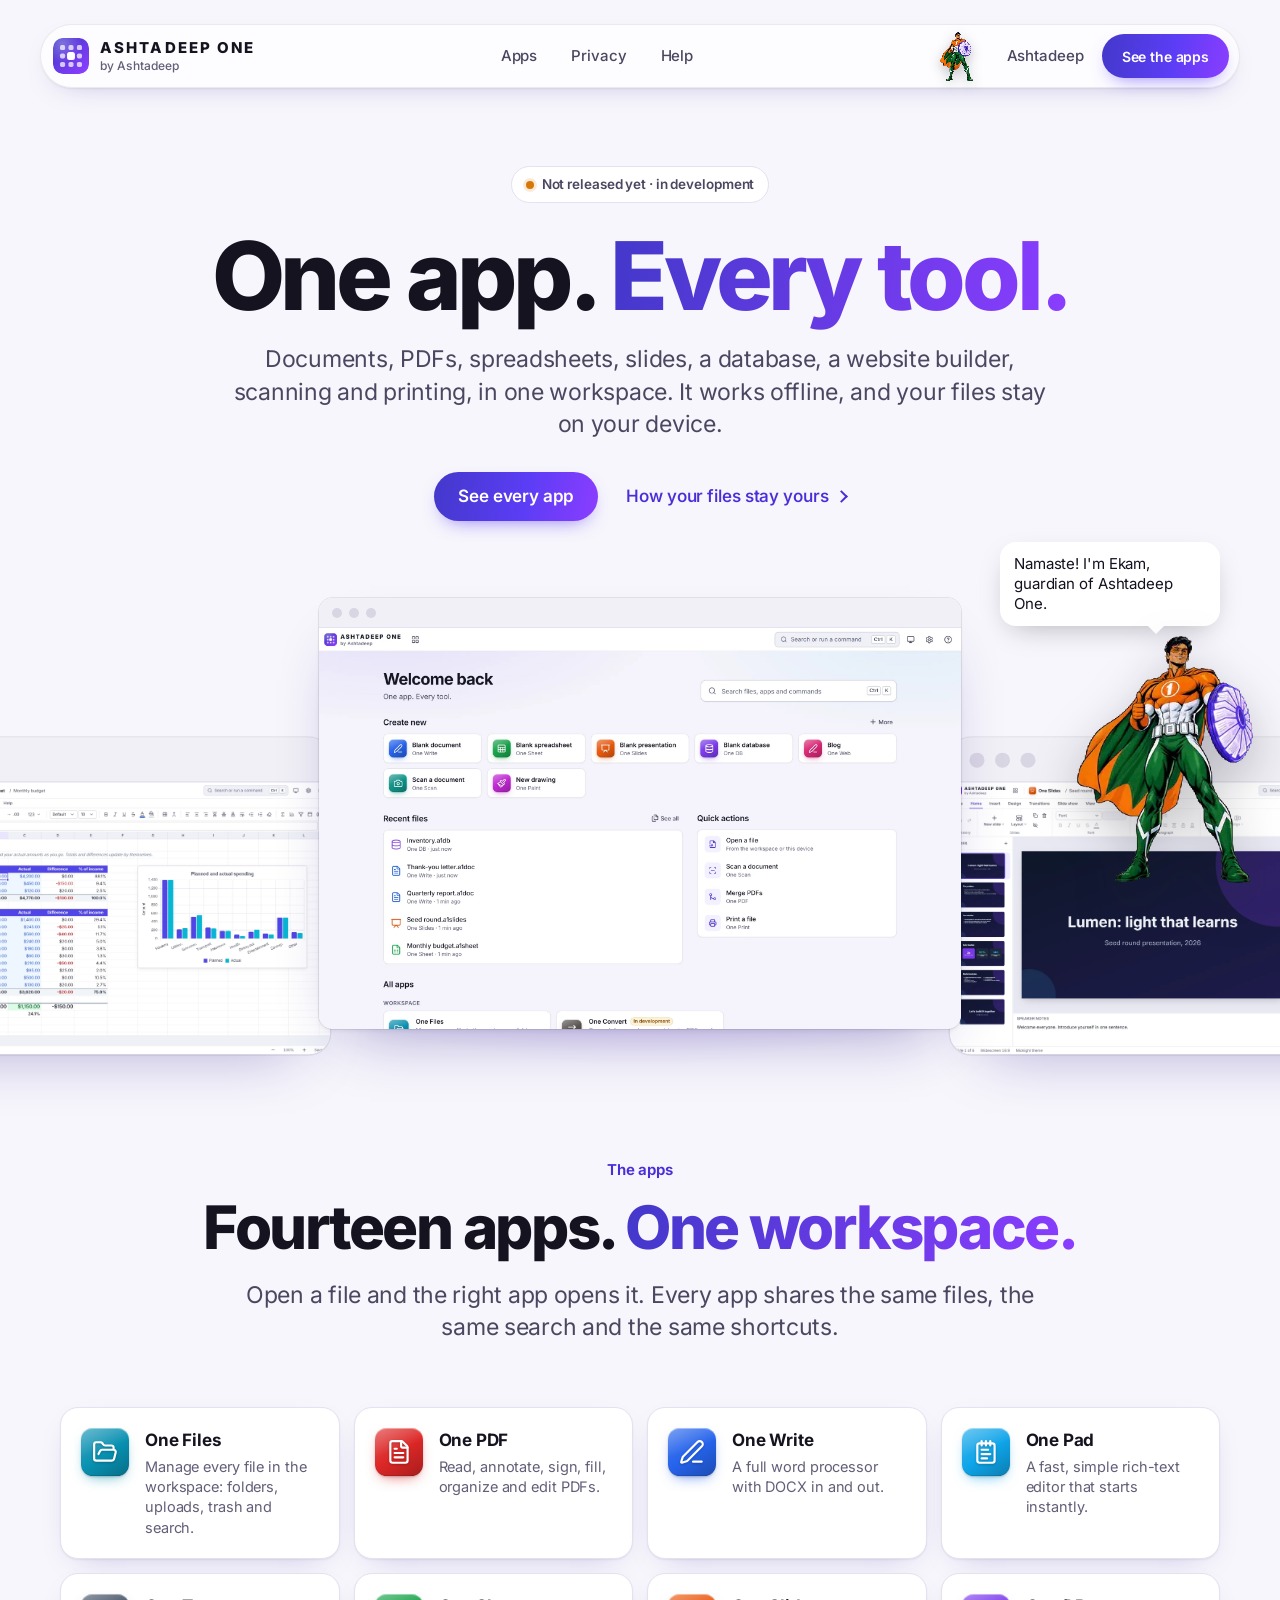
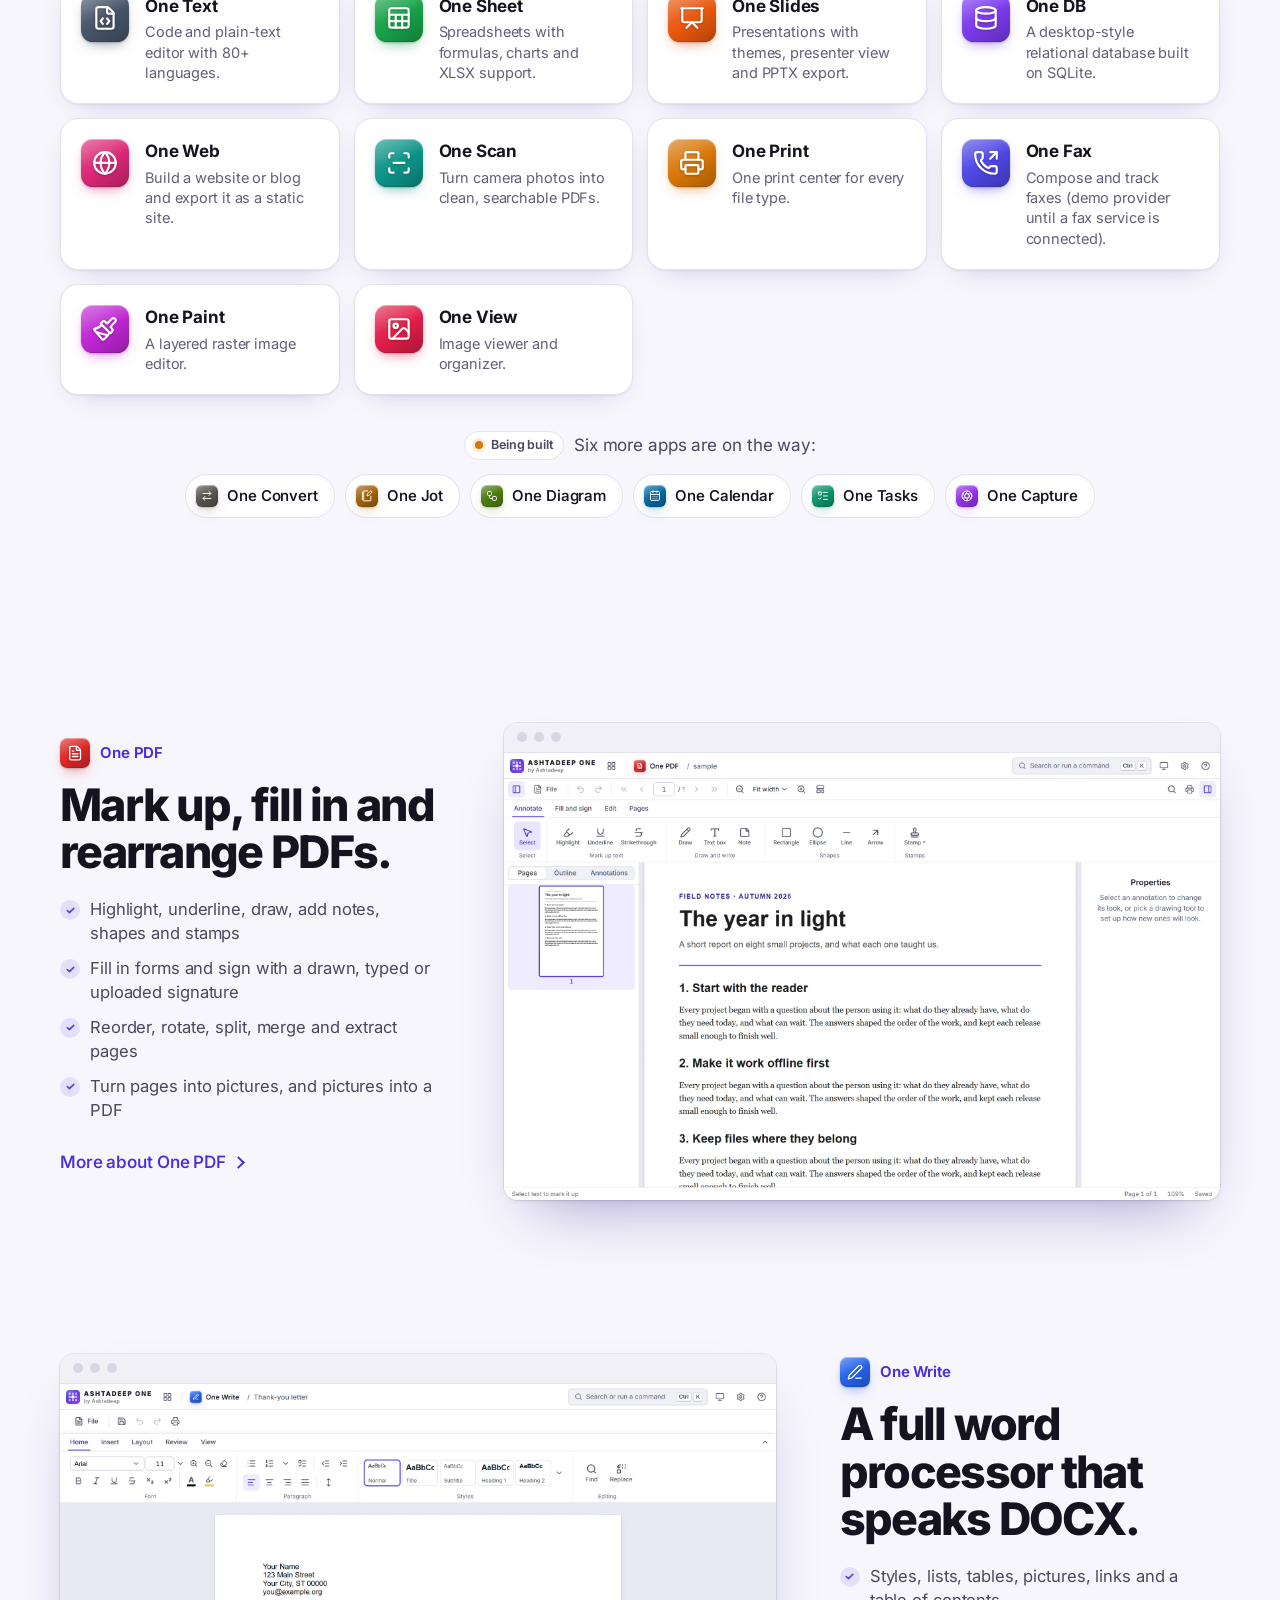
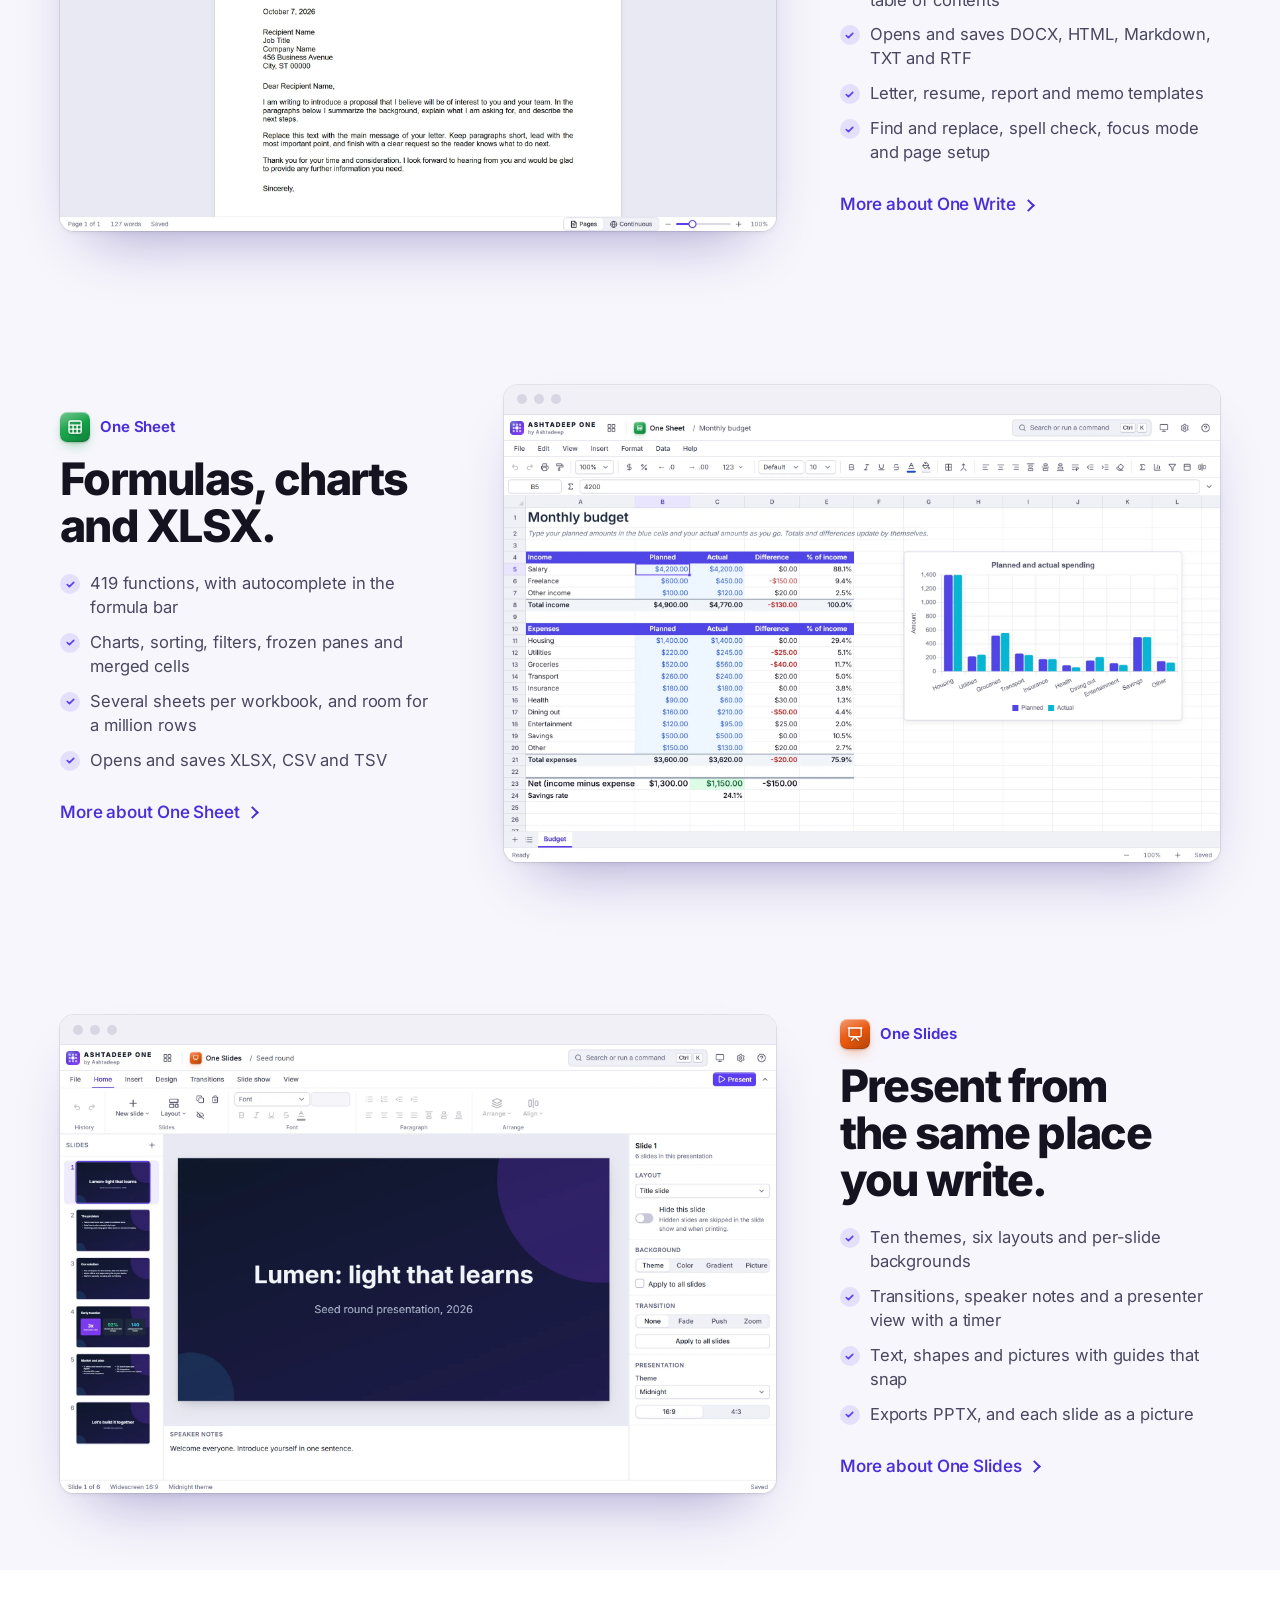
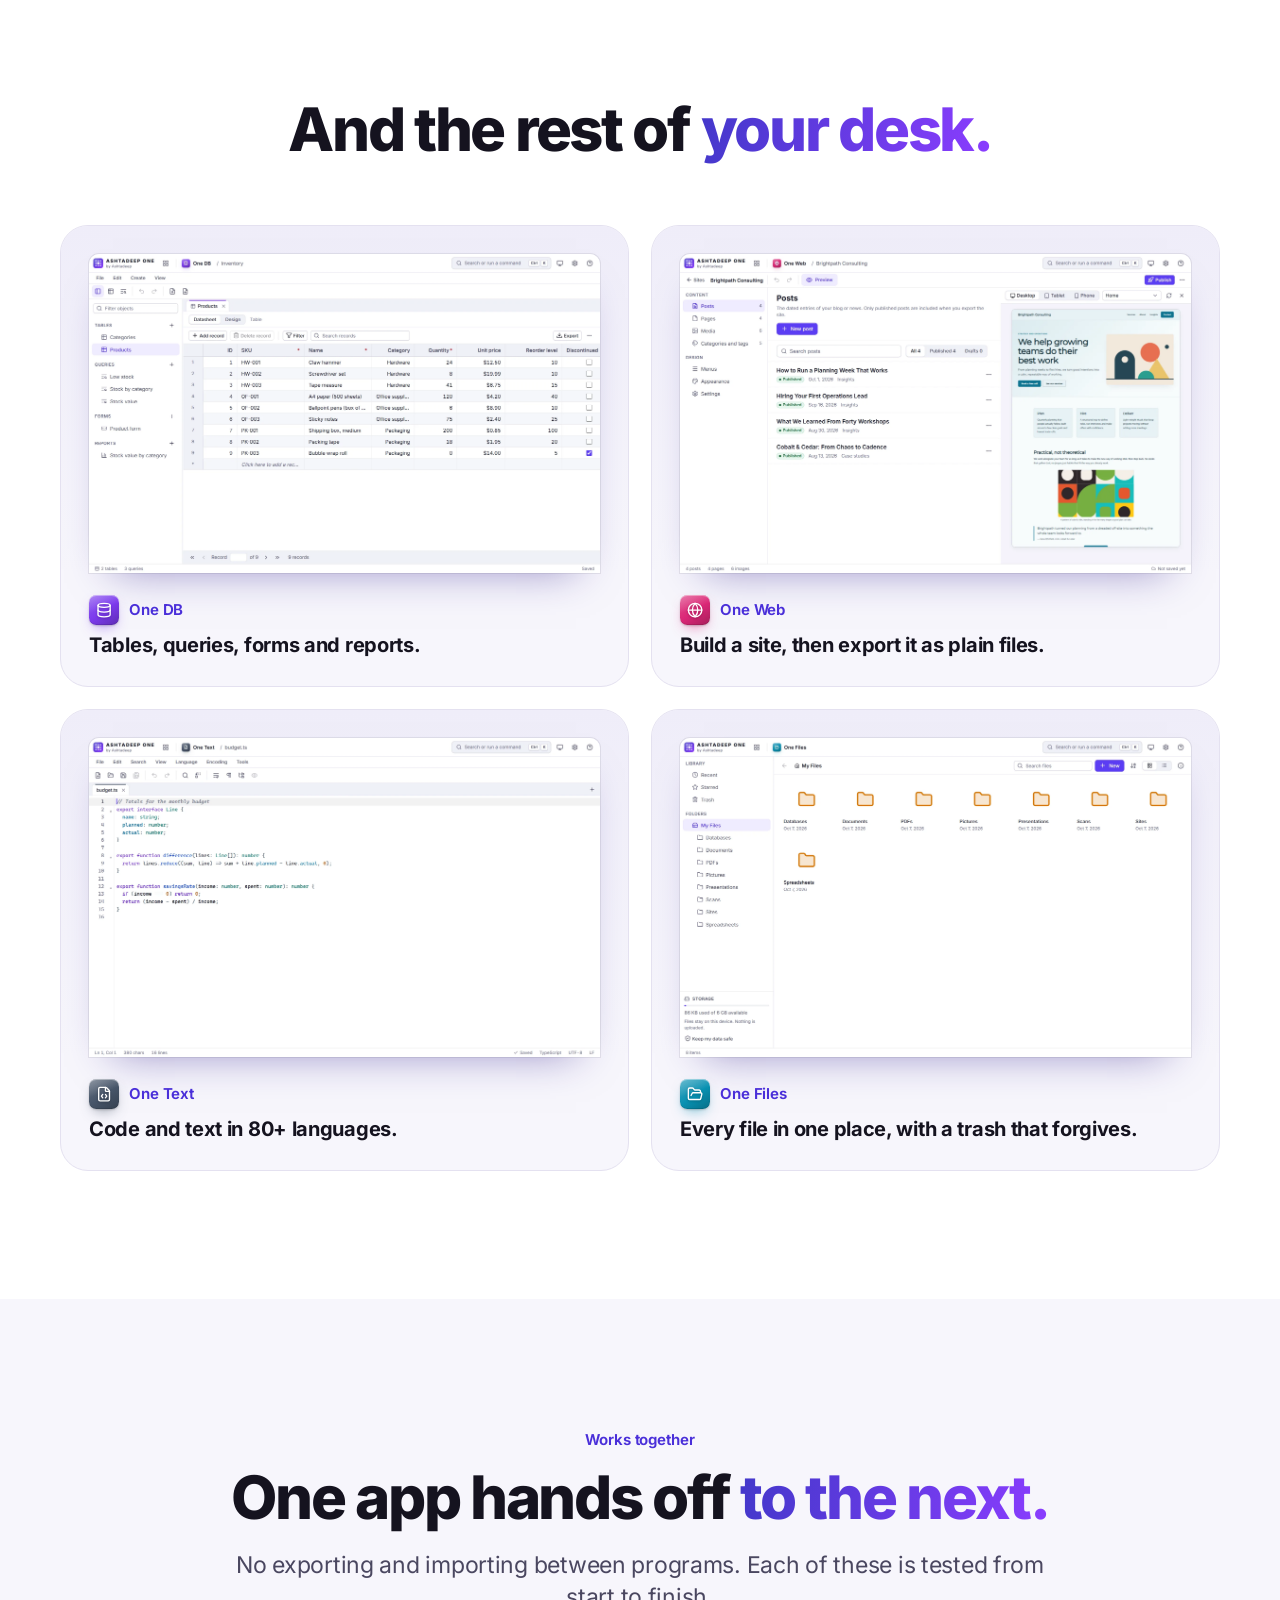
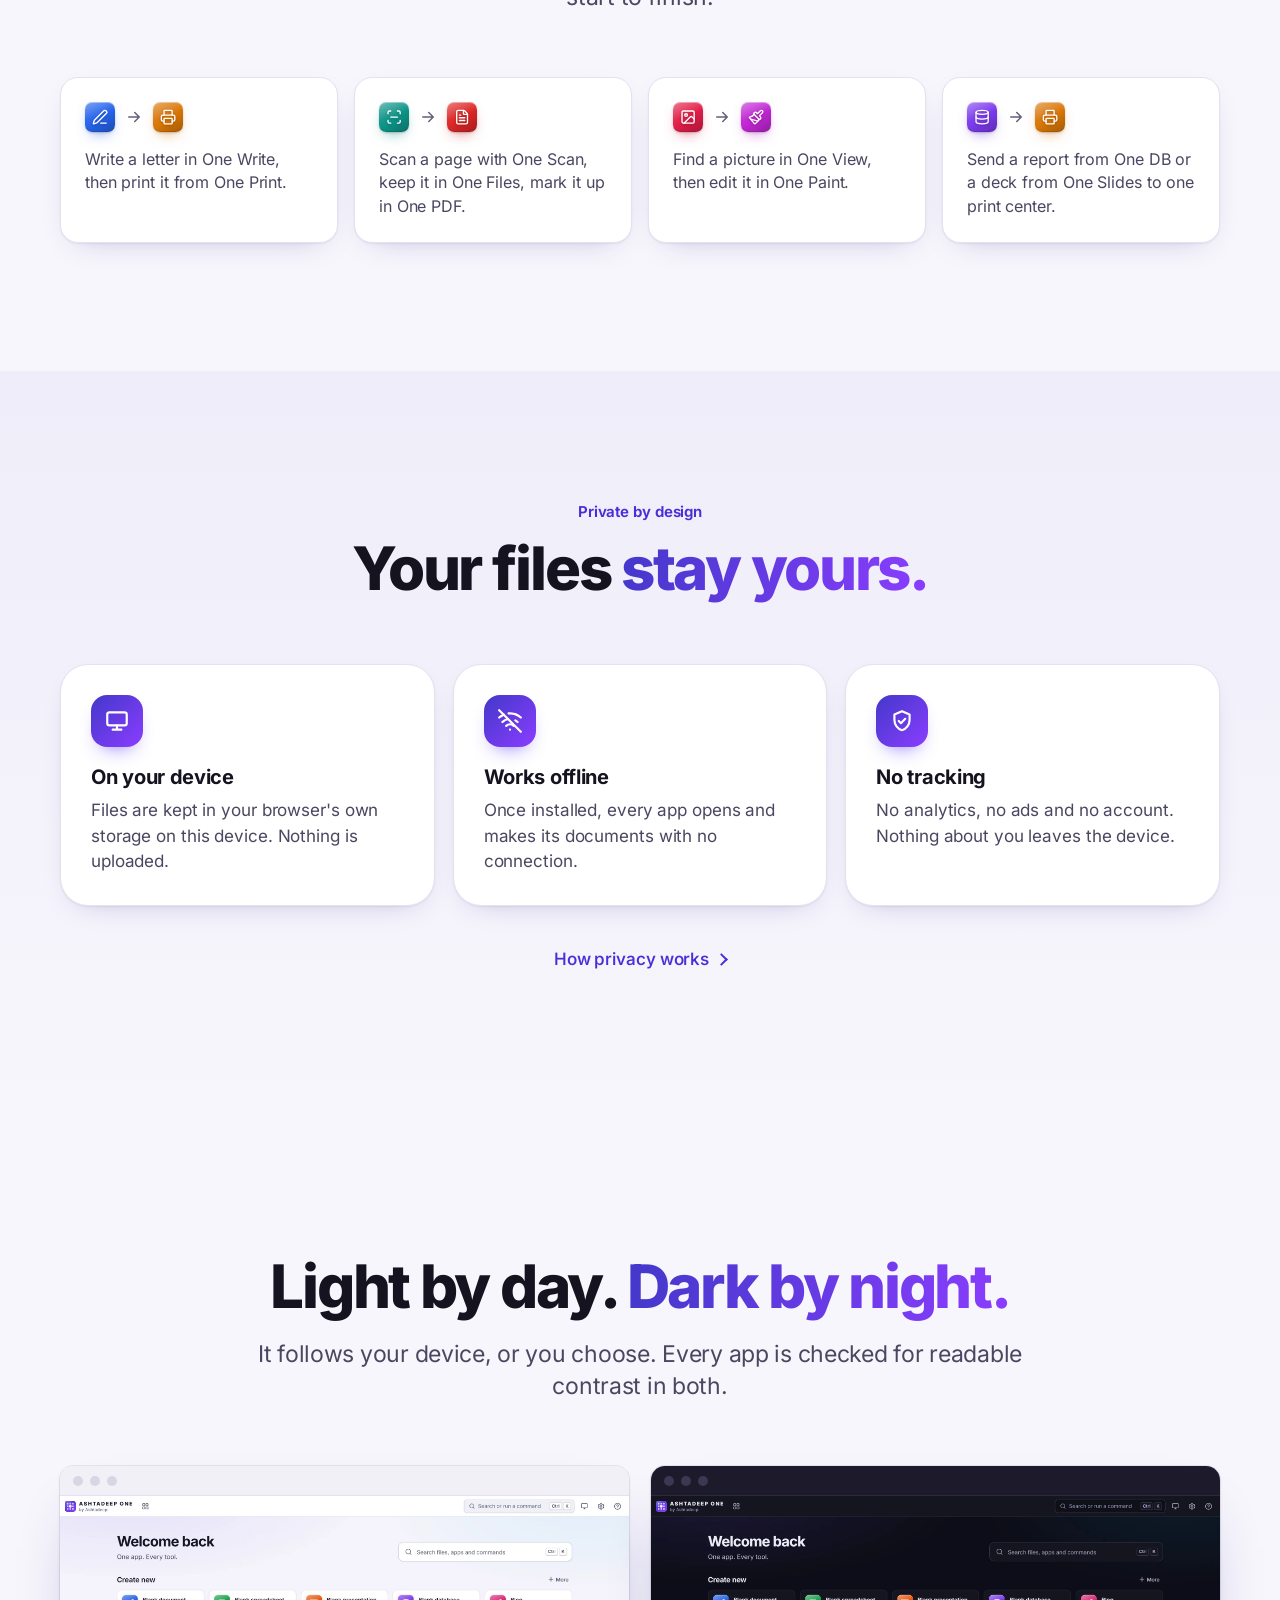
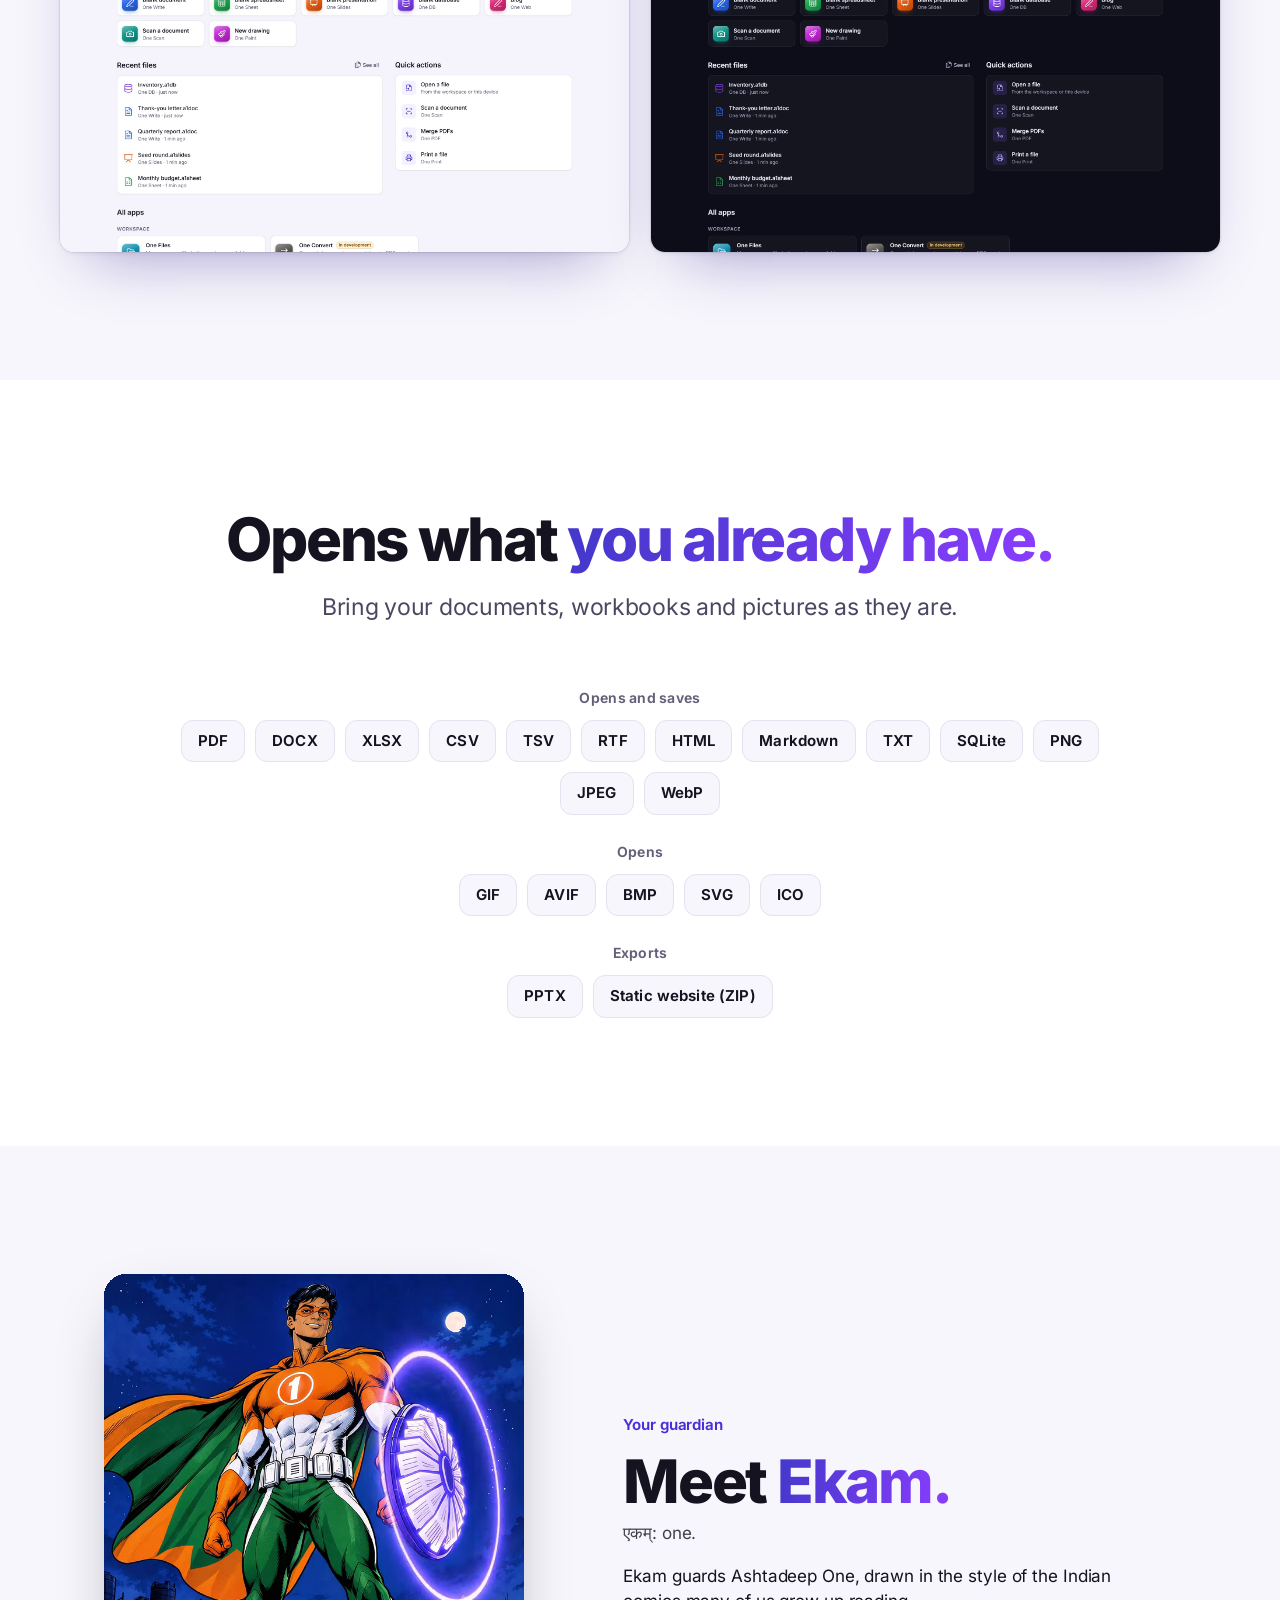
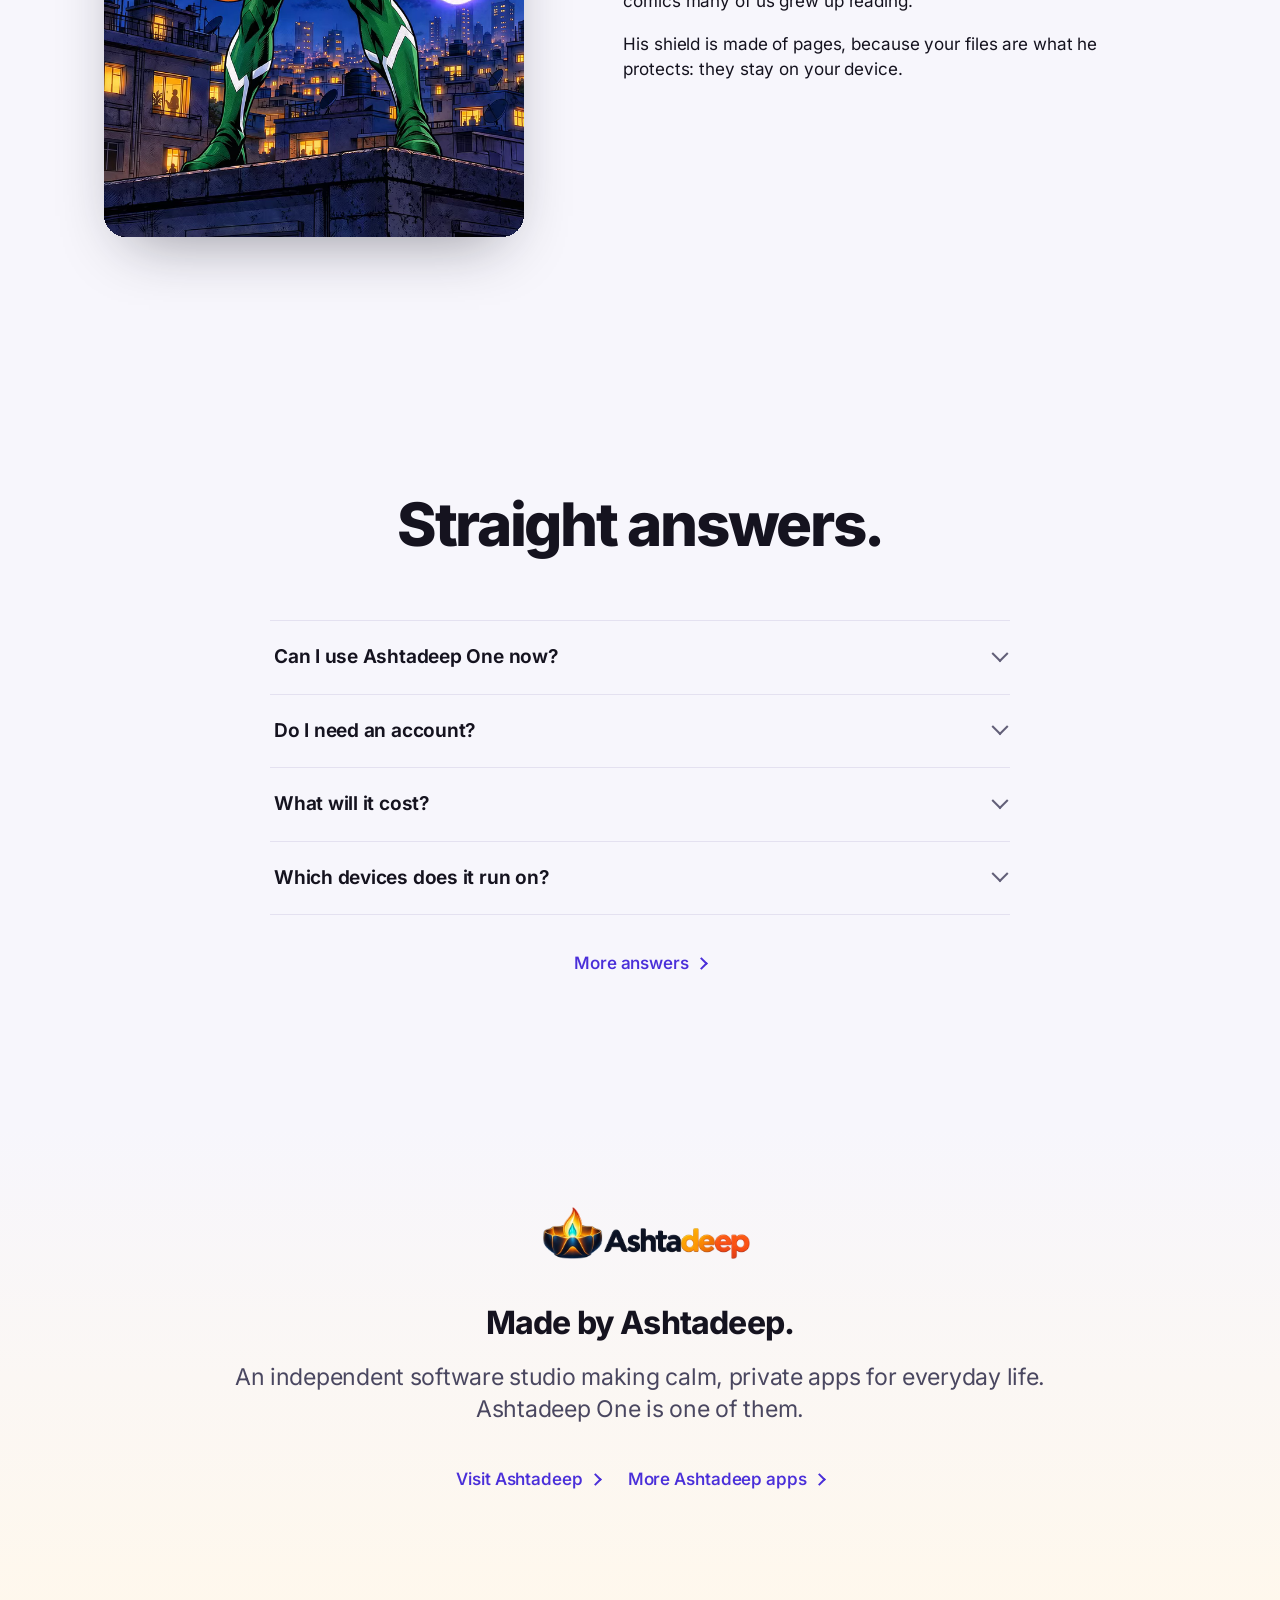
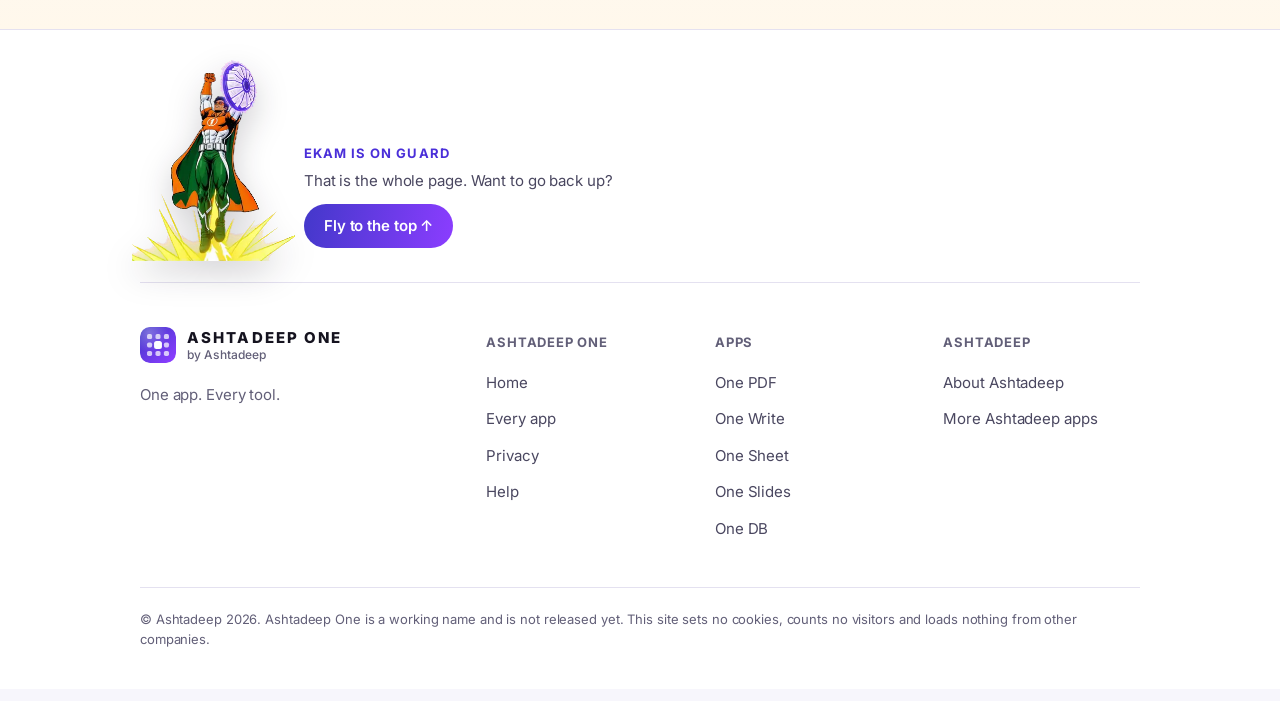
==== commit e574533b: "Deploy website 5889366 (Meet Ekam scene)" ====
--- a/index.html
+++ b/index.html
@@ -171,7 +171,7 @@
 
 <section class="sec meet" id="ekam" aria-labelledby="ekam-title">
   <div class="wrap-wide meet-inner">
-    <img class="meet-art reveal" src="assets/mascot/ekam.webp" alt="Ekam in his saffron, white and green suit, standing over a city at night with his shield of pages" width="720" height="1084" loading="lazy">
+    <img class="meet-art reveal" src="assets/mascot/ekam.webp" data-video="assets/mascot/ekam-meet.mp4,assets/mascot/ekam-meet.webm" alt="Ekam in his saffron, white and green suit, standing over a city at night with his shield of pages" width="720" height="966" loading="lazy">
     <div class="meet-text reveal">
       <p class="eyebrow">Your guardian</p>
       <h2 class="d2" id="ekam-title">Meet <span class="em">Ekam.</span></h2>
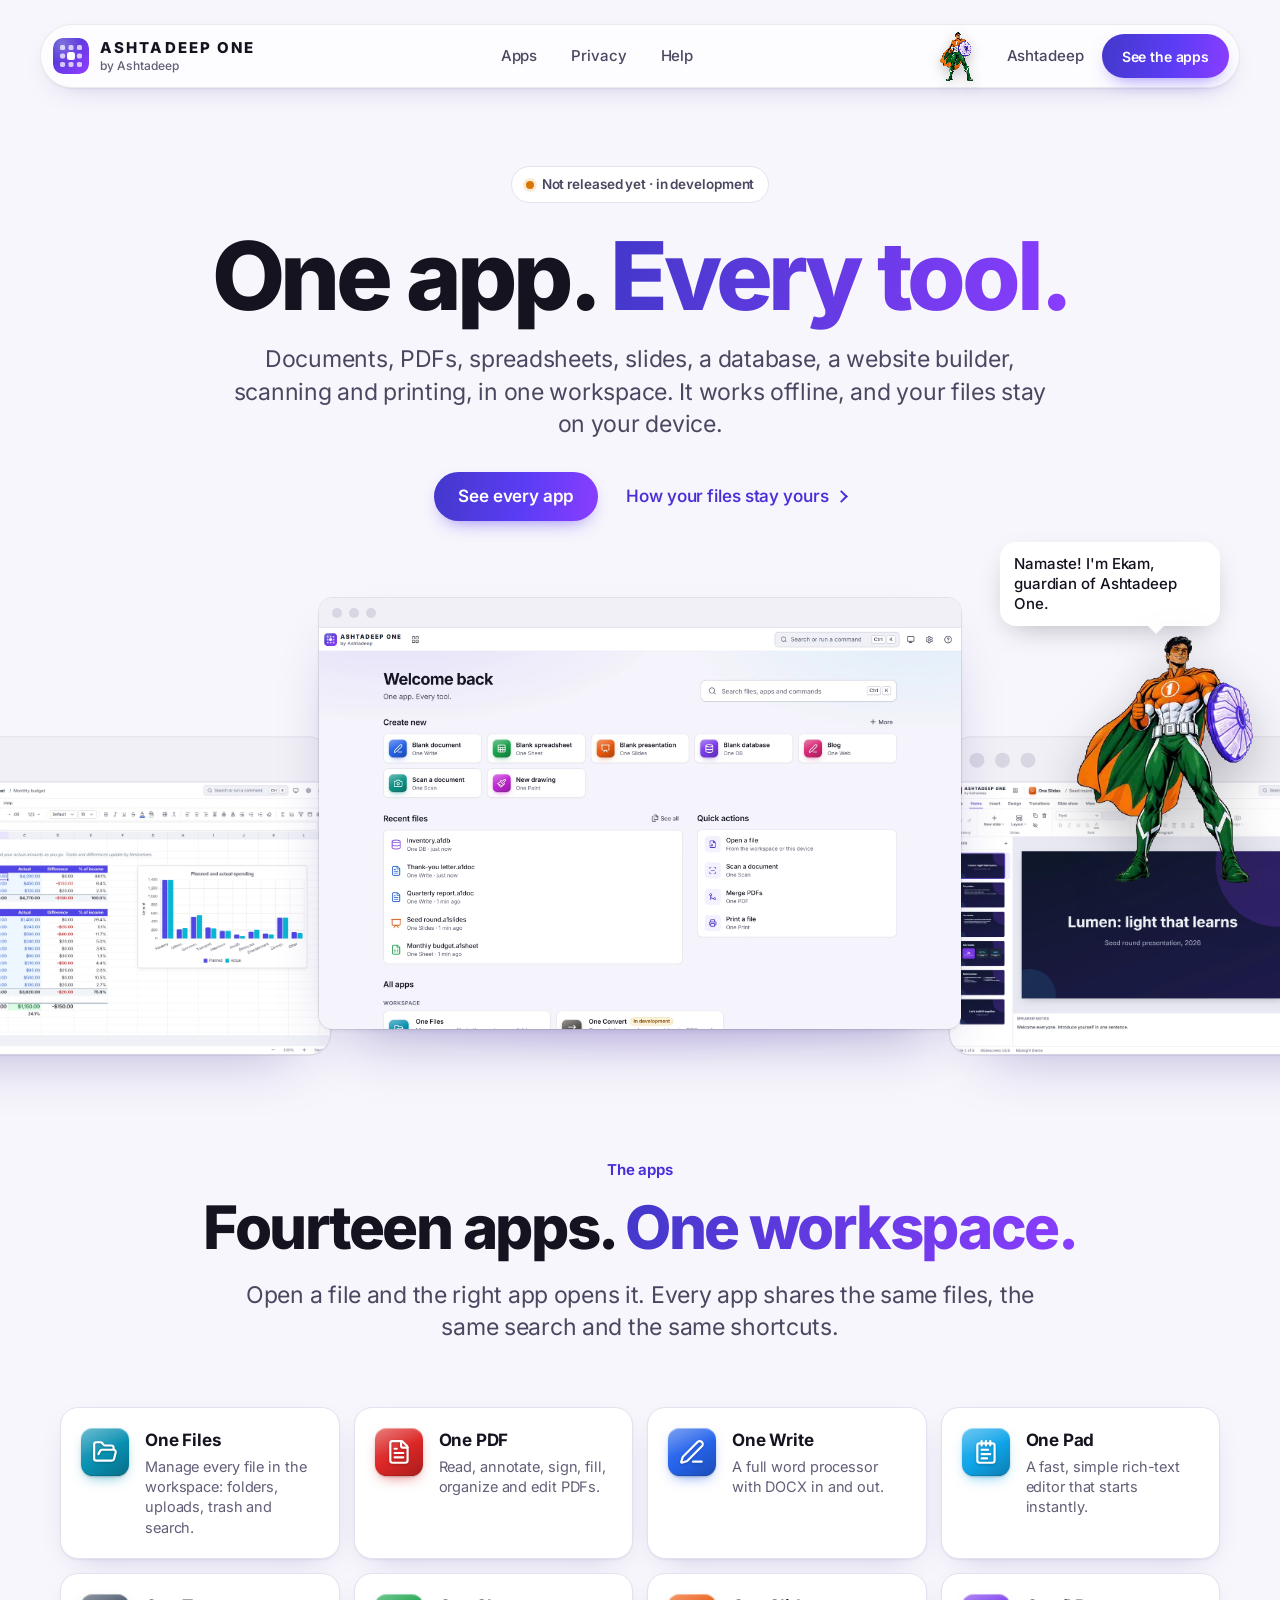
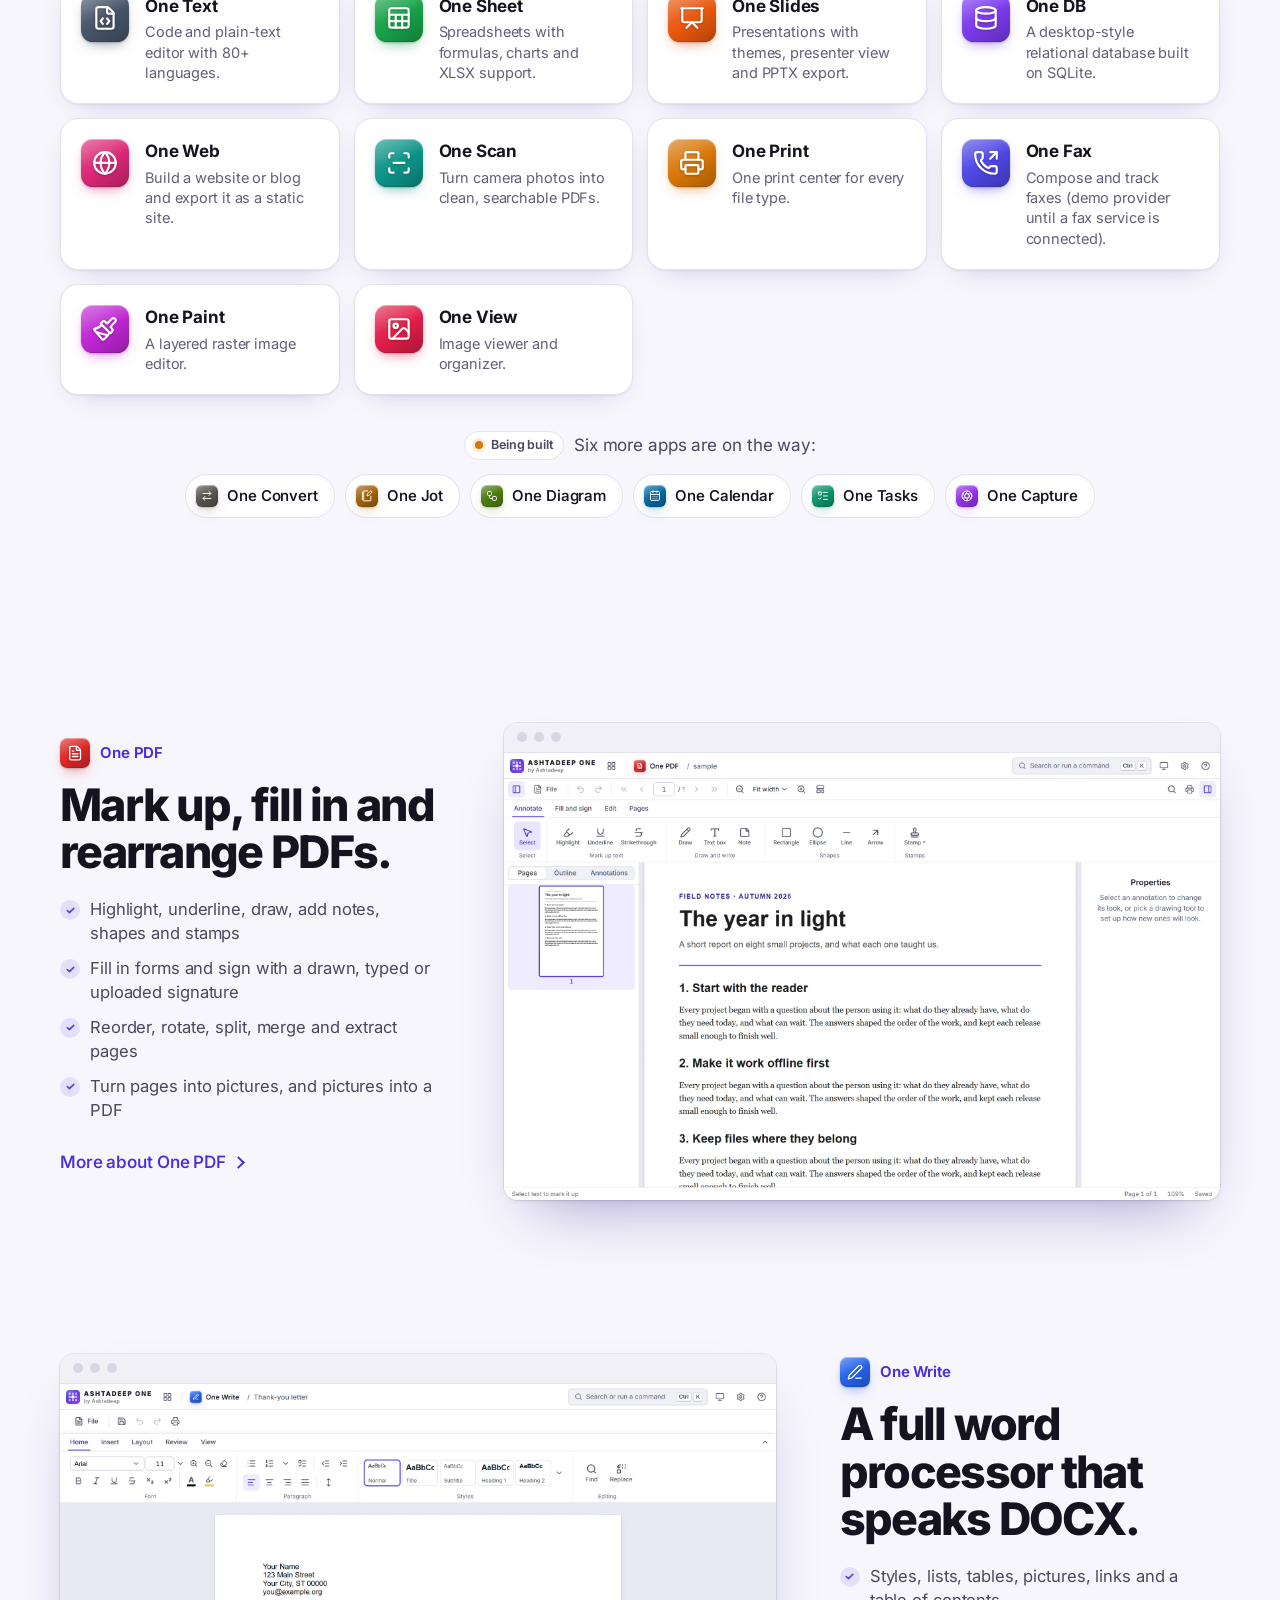
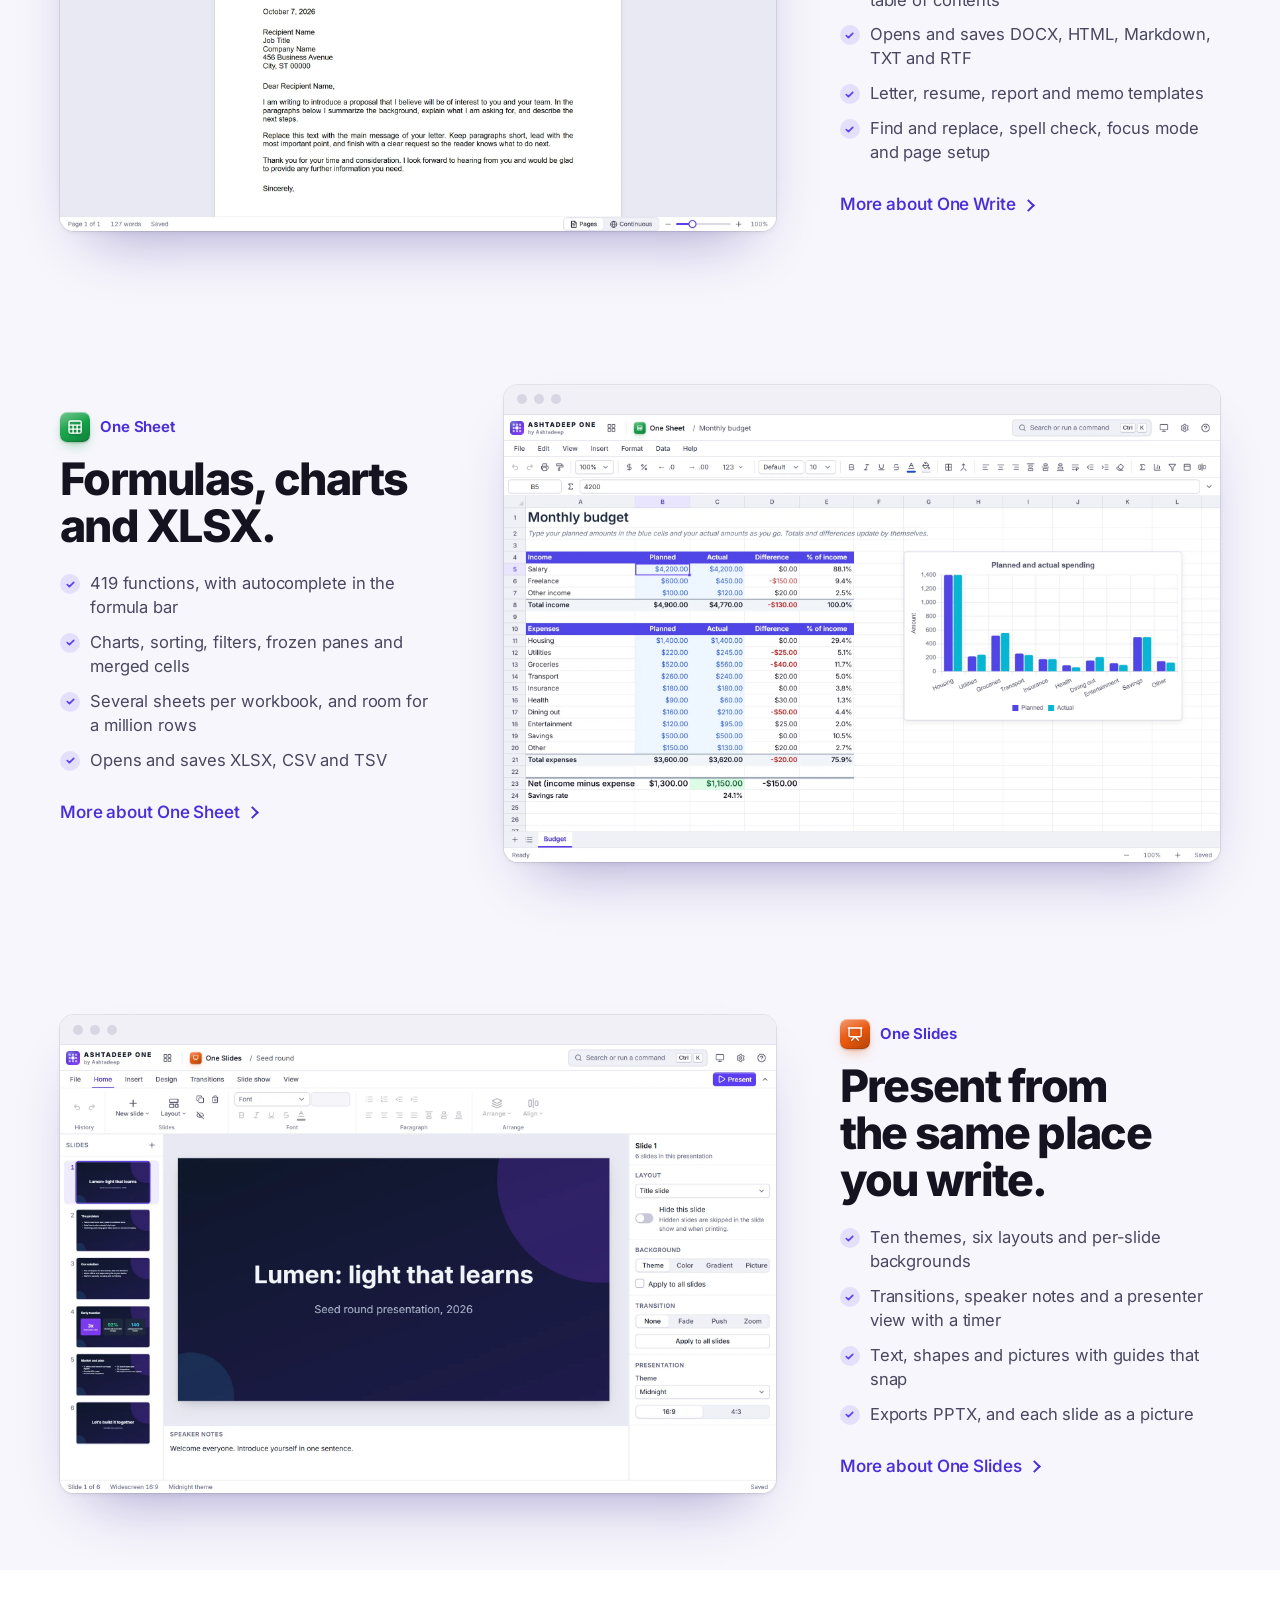
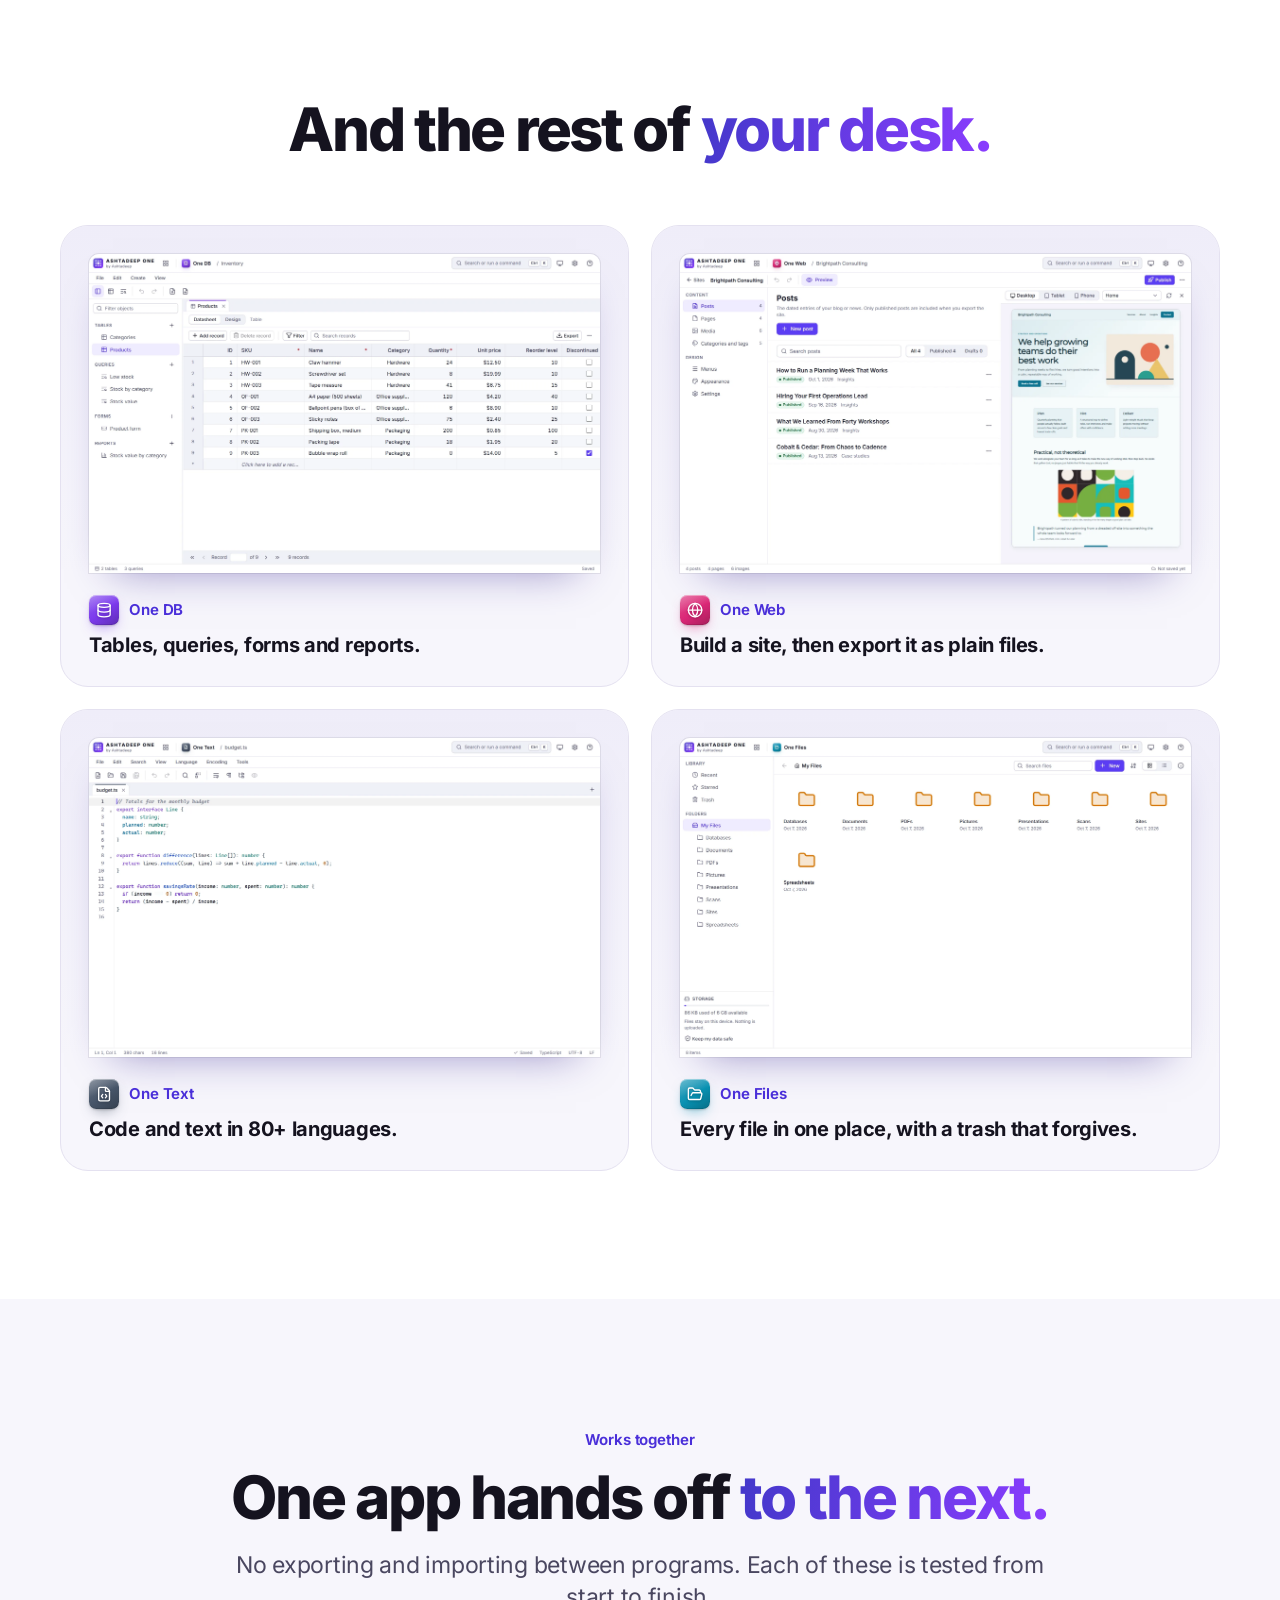
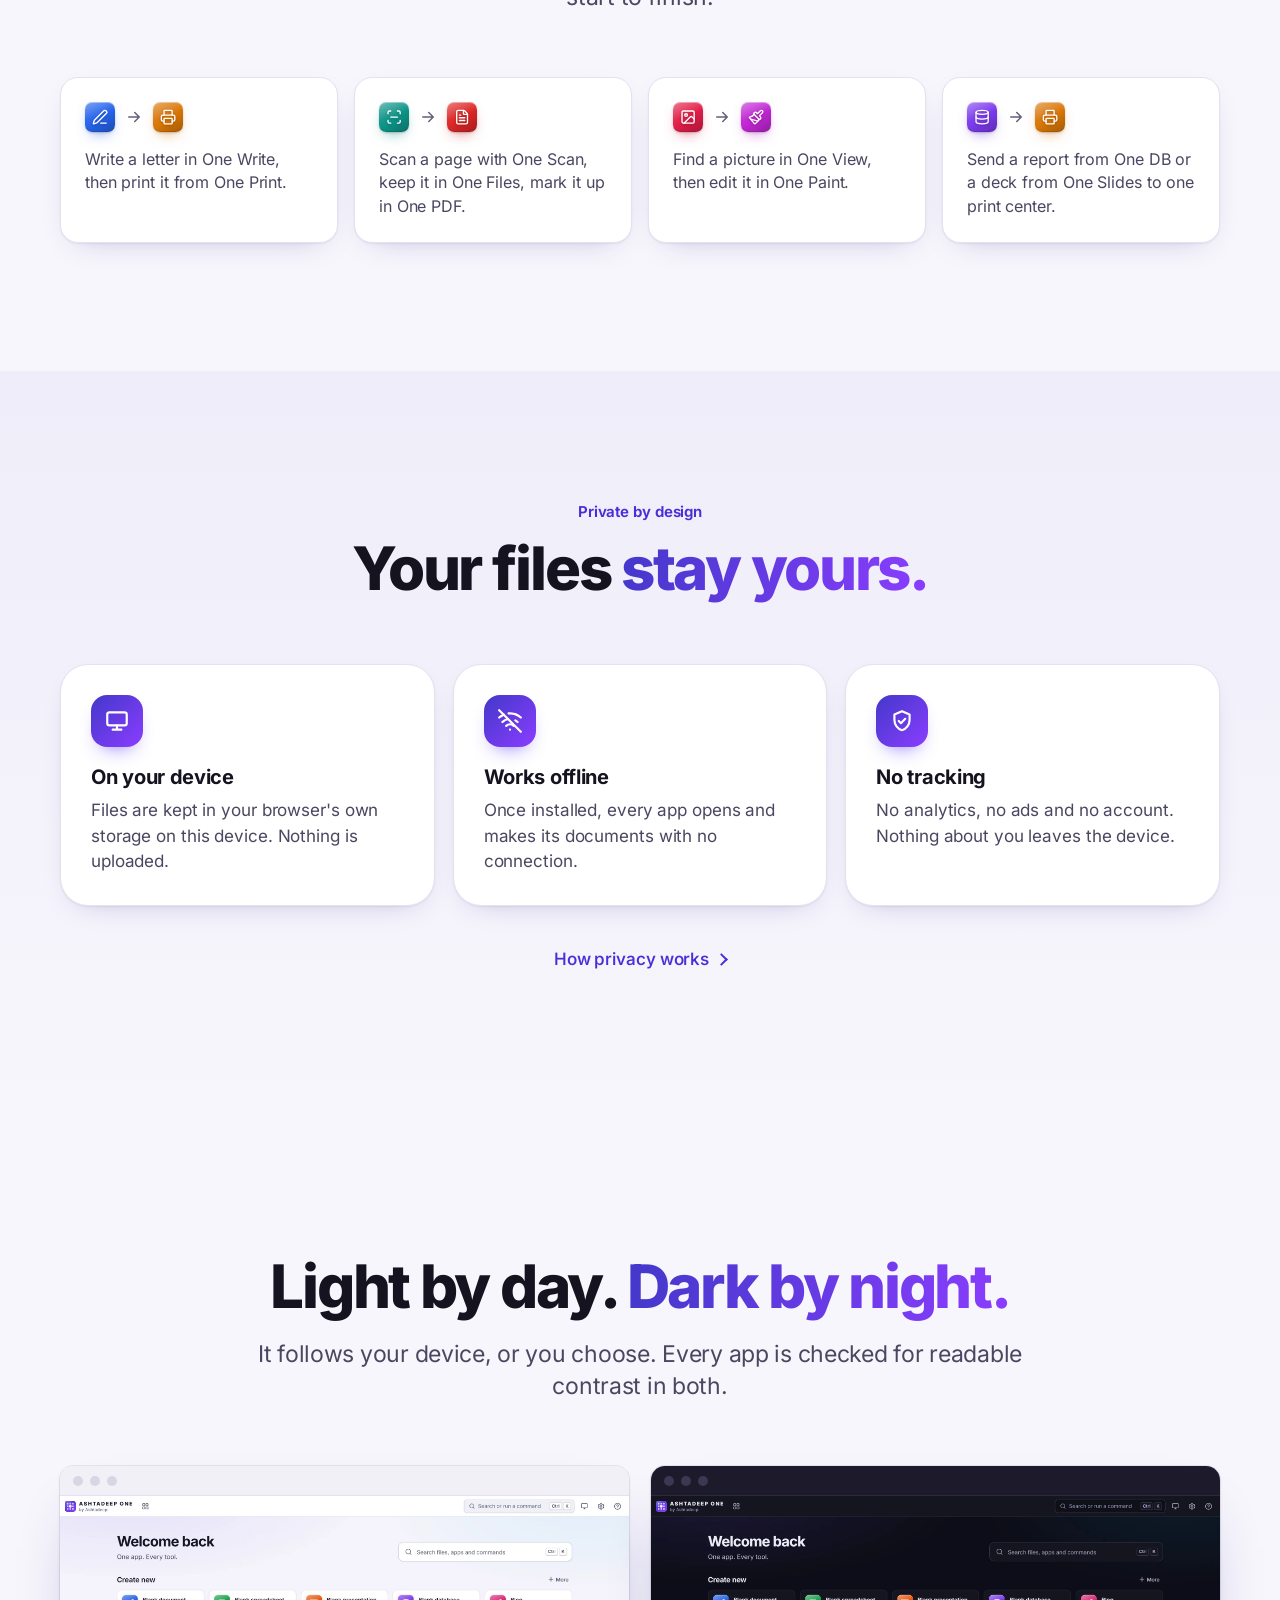
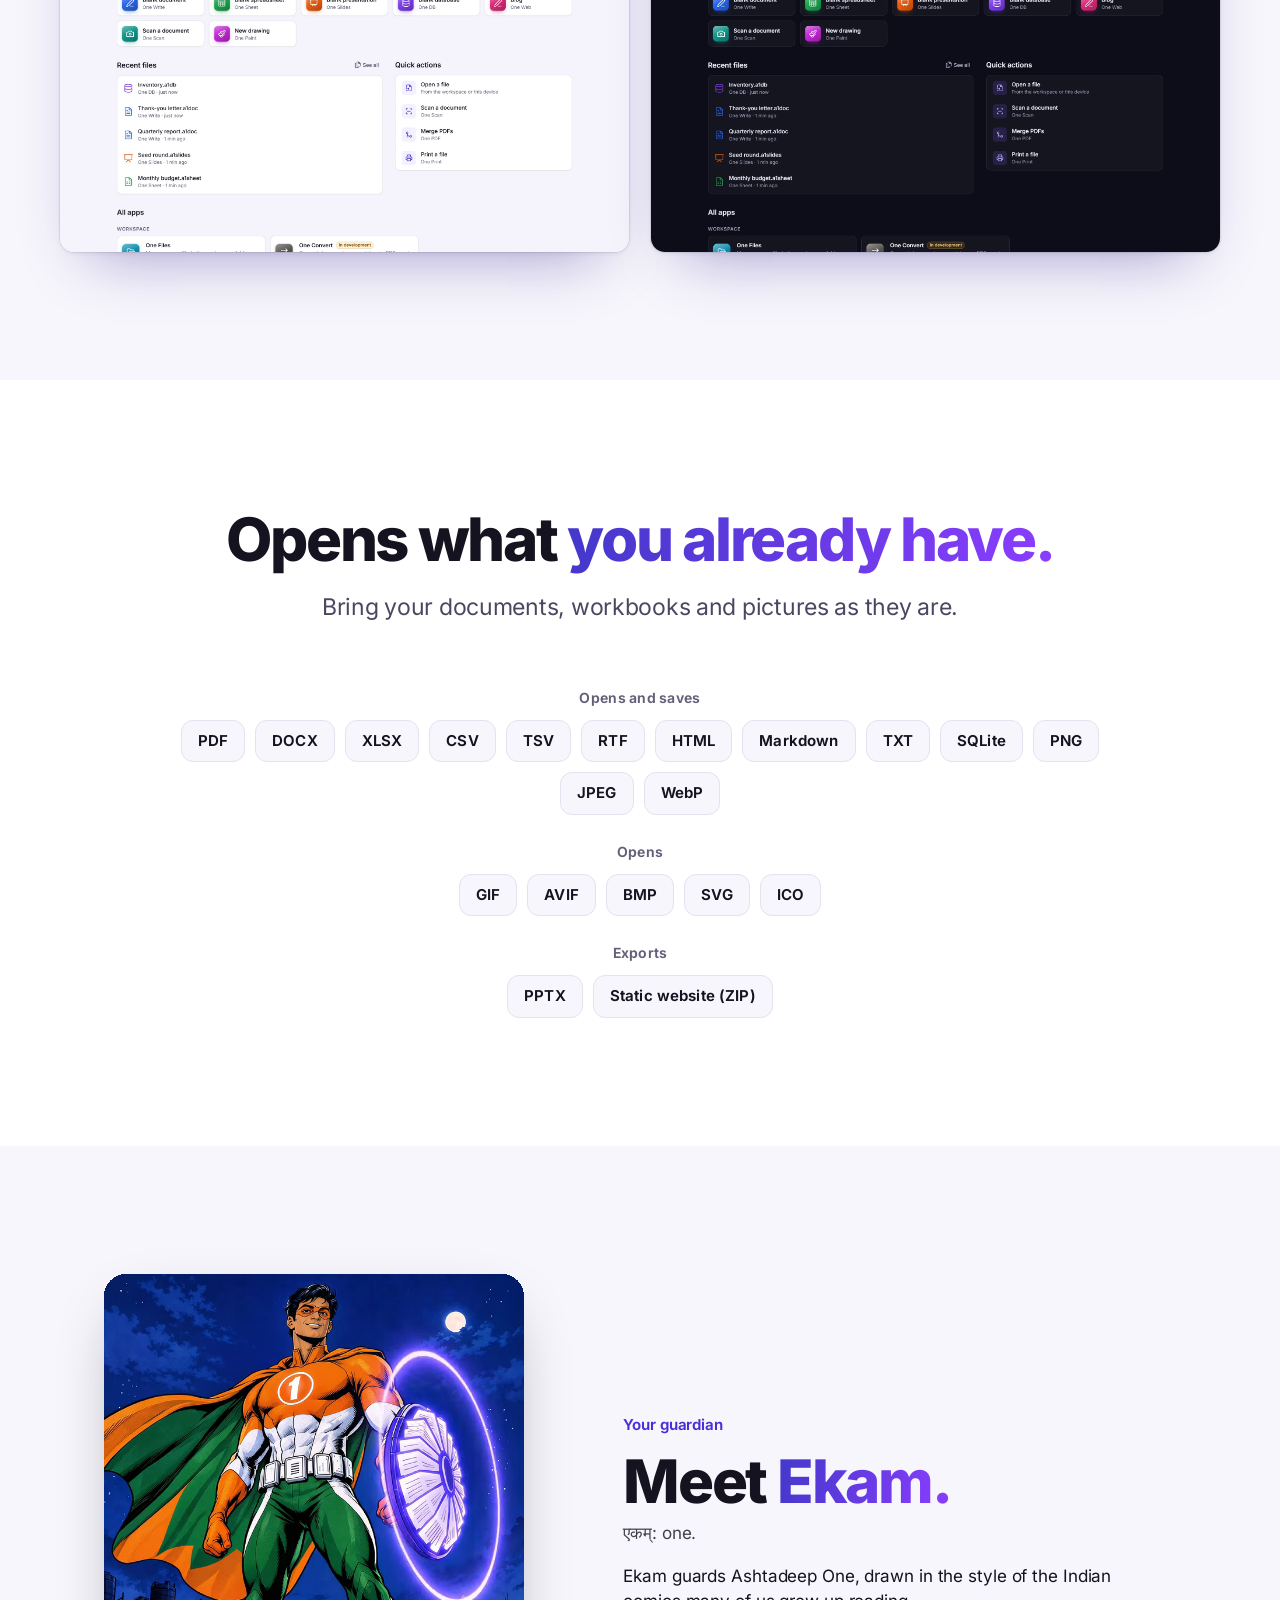
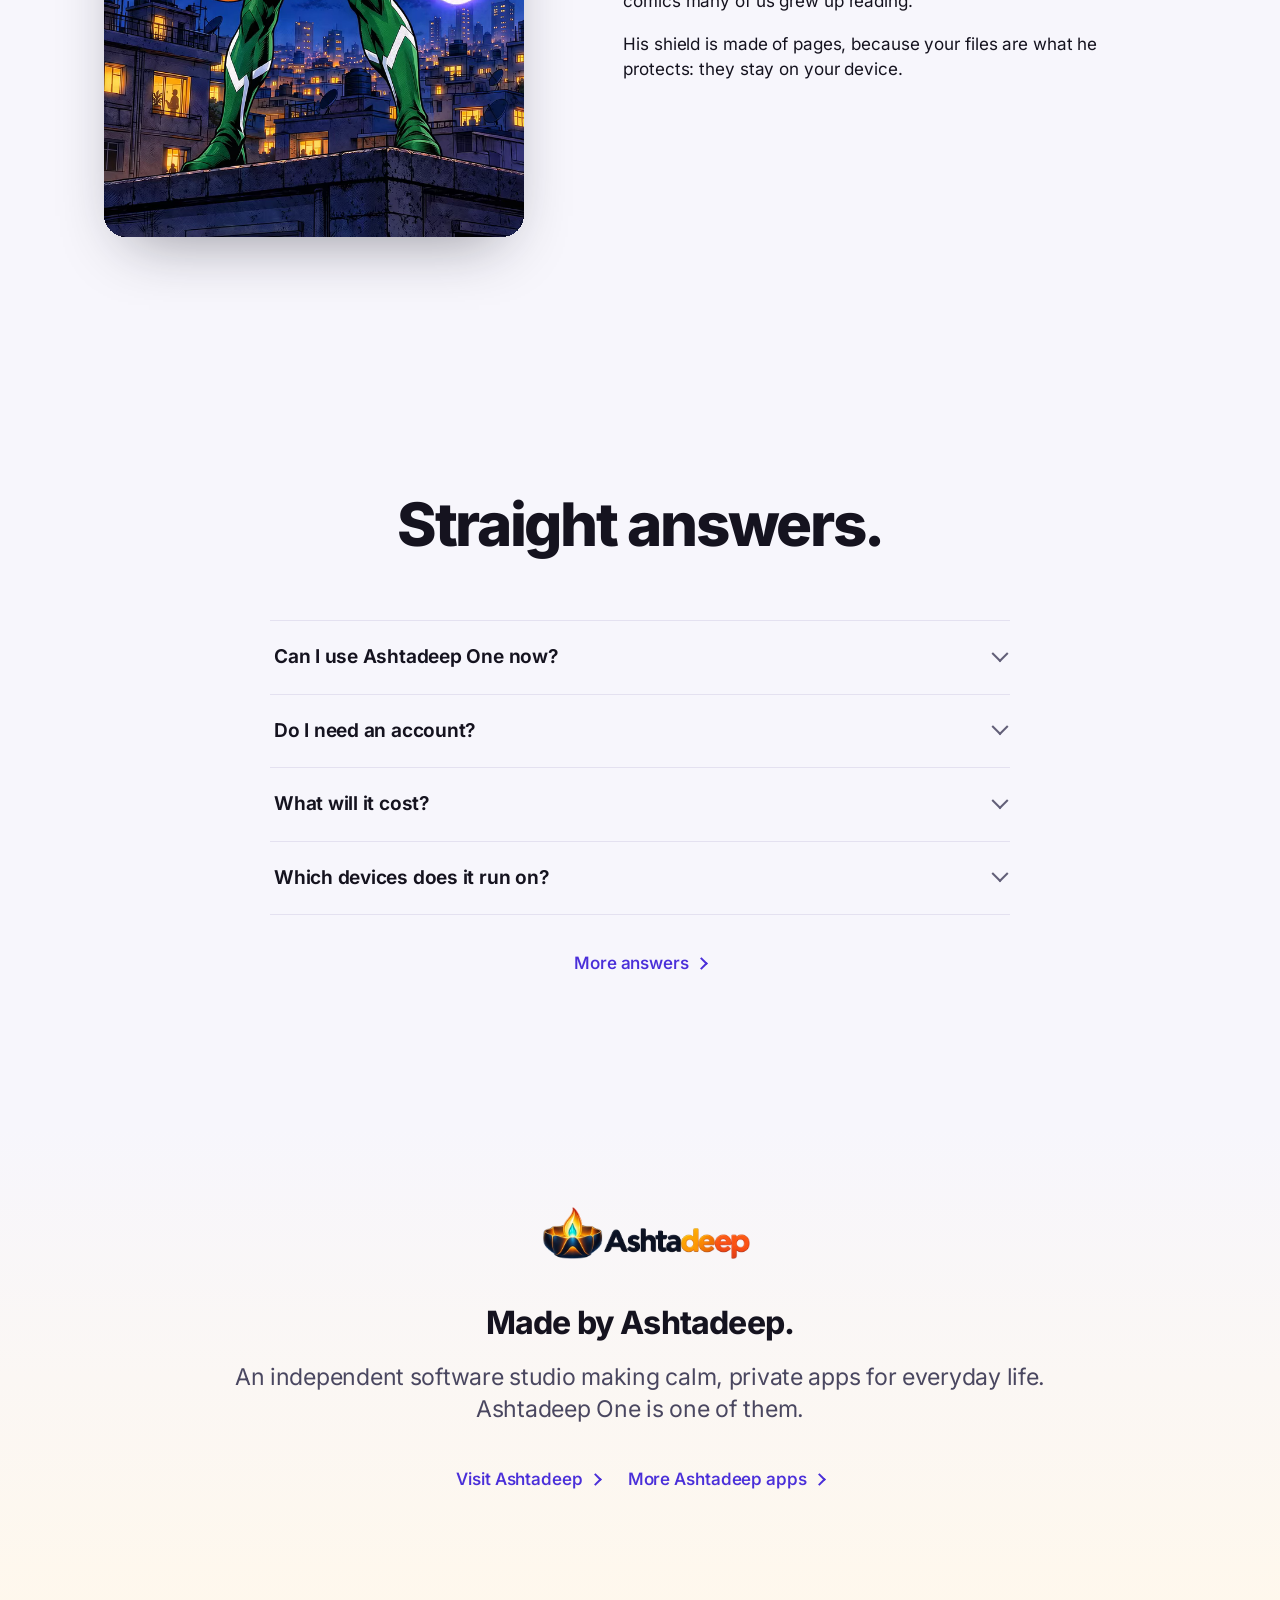
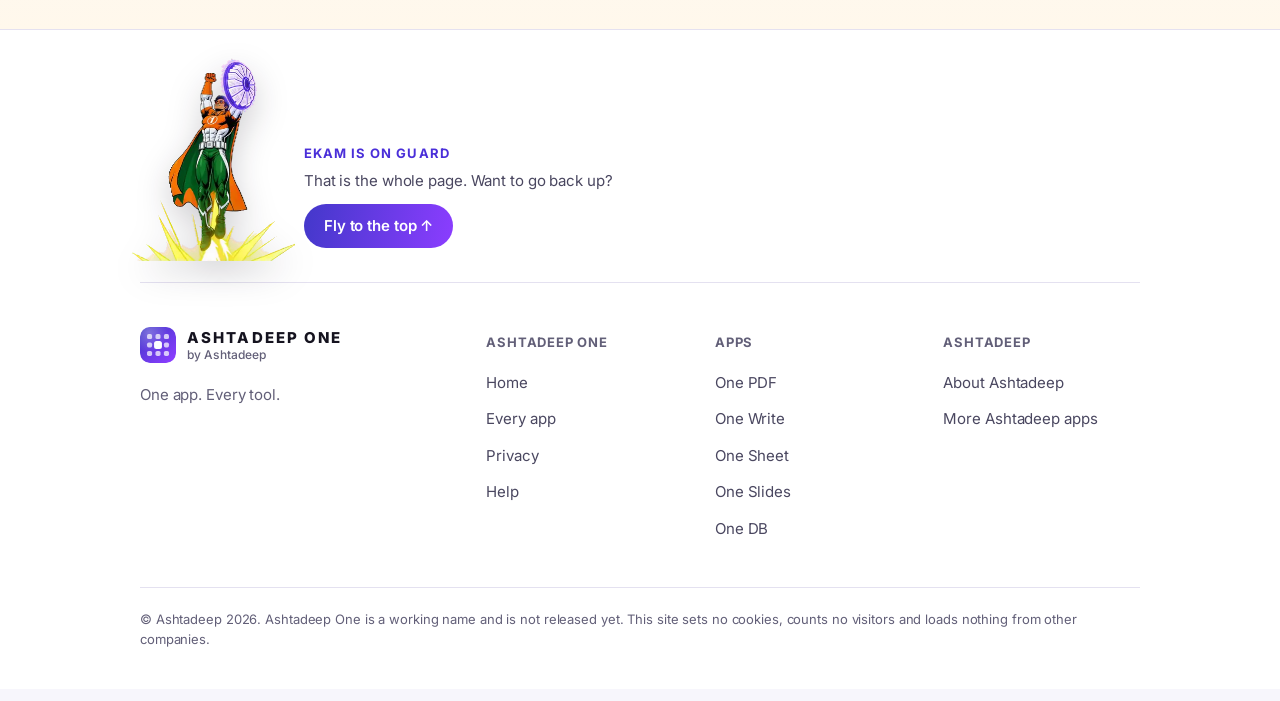
==== commit 4295e4fb: "Deploy website 144ad73" ====
--- a/index.html
+++ b/index.html
@@ -39,7 +39,7 @@
 </header>
 <main id="main">
 <section class="hero">
-  <div class="wrap">
+  <div class="wrap has-ekam">
     <span class="status">Not released yet · in development</span>
     <h1 class="d1">One app. <span class="em">Every tool.</span></h1>
     <p class="lead">Documents, PDFs, spreadsheets, slides, a database, a website builder, scanning and printing, in one workspace. It works offline, and your files stay on your device.</p>
--- a/styles.css
+++ b/styles.css
@@ -1216,16 +1216,29 @@
   }
 }
 
-/* Ekam, the mascot: beside the hero's words on wide screens, with a speech bubble; and his own section. */
-.hero .wrap { position: relative; }
-.mascot { display: none; }
+/* Ekam, the mascot, on every page and every screen (owner, 2026-10-07), as Vyom is on the company site. On phones
+   and tablets he stands at the foot of the hero, on its right, his speech bubble beside him, and the hero leaves room
+   for him; on wide screens he stands beside the hero's words, his bubble above him. --ekam-w is his figure's width. */
+.hero .wrap { position: relative; --ekam-w: 66px; }
+@media (min-width: 600px) { .hero .wrap { --ekam-w: 84px; } }
+@media (min-width: 900px) { .hero .wrap { --ekam-w: 100px; } }
+.hero .wrap.has-ekam { padding-bottom: calc(var(--ekam-w) * 339 / 234 + 6px); }
+.mascot { display: block; position: absolute; z-index: 3; right: var(--gutter); bottom: 0; width: var(--ekam-w); aspect-ratio: 234 / 339; pointer-events: none; }
+.mascot .ekam { filter: drop-shadow(0 14px 18px rgb(18 17 31 / .25)); }
+.mascot.waiting .bubble { opacity: 0; }
+.mascot .bubble { position: absolute; right: calc(100% + 10px); bottom: 42%; width: max-content; max-width: min(230px, 56vw); margin: 0; padding: 10px 13px; background: #fff; color: #12111f; border-radius: 16px; box-shadow: 0 10px 30px -12px rgb(18 17 31 / .35); font-size: .875rem; line-height: 1.35; font-weight: 500; text-align: left; transition: opacity 260ms ease; }
+.mascot .bubble::after { content: ""; position: absolute; left: 100%; top: 50%; margin-top: -8px; border: 8px solid transparent; border-left-color: #fff; border-right: 0; }
+.mascot .bubble.fade { opacity: 0; }
 @media (min-width: 1100px) {
-  .mascot { display: block; position: absolute; z-index: 3; right: -70px; top: 470px; width: 170px; aspect-ratio: 234 / 339; pointer-events: none; }
+  .hero:not(.small) .wrap.has-ekam { padding-bottom: 0; }
+  .hero.small .wrap.has-ekam { --ekam-w: 112px; }
+  .mascot { right: -70px; bottom: auto; top: 470px; width: 170px; }
+  .hero.small .mascot { right: var(--gutter); top: auto; bottom: 0; width: var(--ekam-w); }
   .mascot .ekam { filter: drop-shadow(0 18px 24px rgb(18 17 31 / .25)); }
-  .mascot.waiting .bubble { opacity: 0; }
-  .mascot .bubble { position: absolute; right: 30px; bottom: calc(100% + 10px); width: 220px; margin: 0; padding: 12px 14px; background: #fff; color: #12111f; border-radius: 16px; box-shadow: 0 10px 30px -12px rgb(18 17 31 / .35); font-size: .9375rem; line-height: 1.35; text-align: left; transition: opacity 260ms ease; }
-  .mascot .bubble::after { content: ""; position: absolute; right: 56px; top: 100%; border: 8px solid transparent; border-top-color: #fff; border-bottom: 0; }
-  .mascot .bubble.fade { opacity: 0; }
+  .mascot .bubble { right: 30px; bottom: calc(100% + 10px); width: 220px; max-width: none; padding: 12px 14px; font-size: .9375rem; }
+  .mascot .bubble::after { left: auto; right: 56px; top: 100%; margin-top: 0; border: 8px solid transparent; border-top-color: #fff; border-bottom: 0; }
+  .hero.small .mascot .bubble { left: auto; right: calc(100% + 10px); bottom: 46%; width: 210px; }
+  .hero.small .mascot .bubble::after { right: auto; left: 100%; top: 50%; margin-top: -8px; border: 8px solid transparent; border-left-color: #fff; border-right: 0; }
 }
 .meet-inner { display: grid; gap: 32px; align-items: center; }
 @media (min-width: 860px) { .meet-inner { grid-template-columns: .85fr 1fr; gap: 56px; } }
